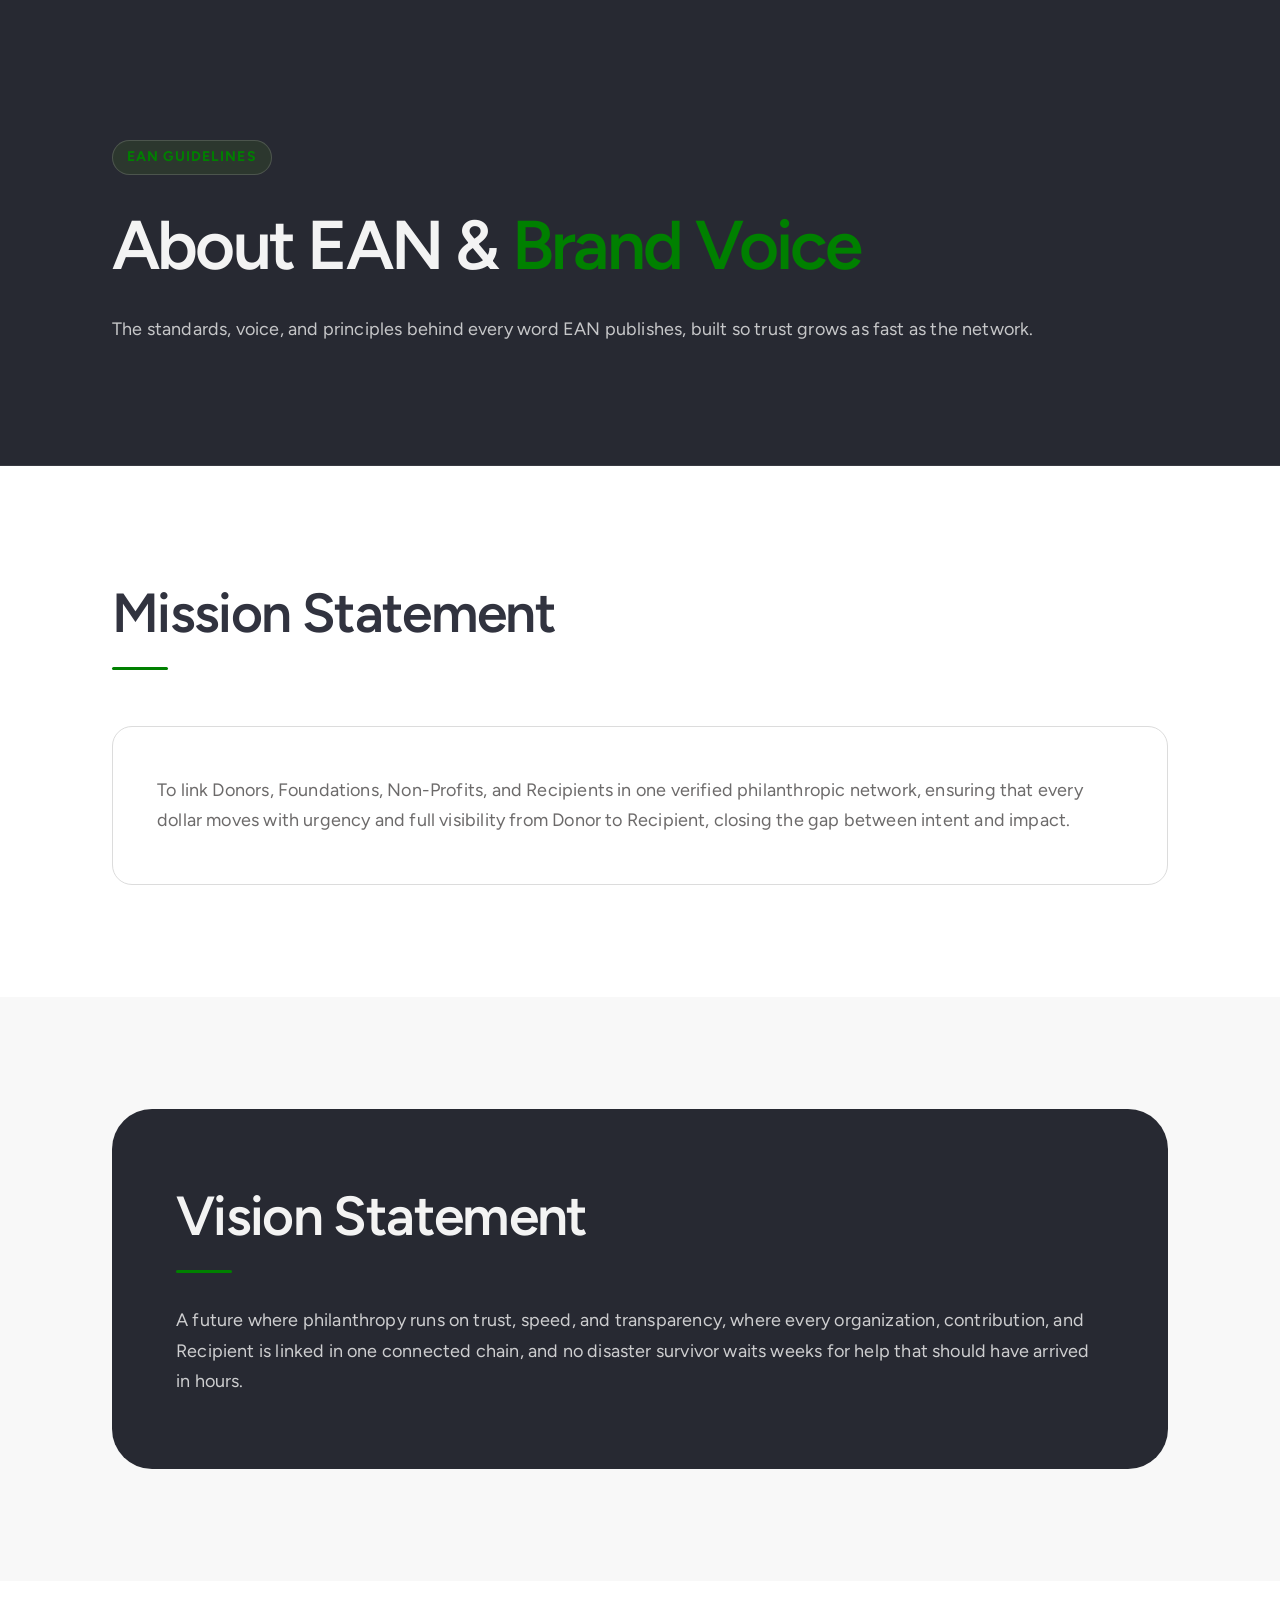
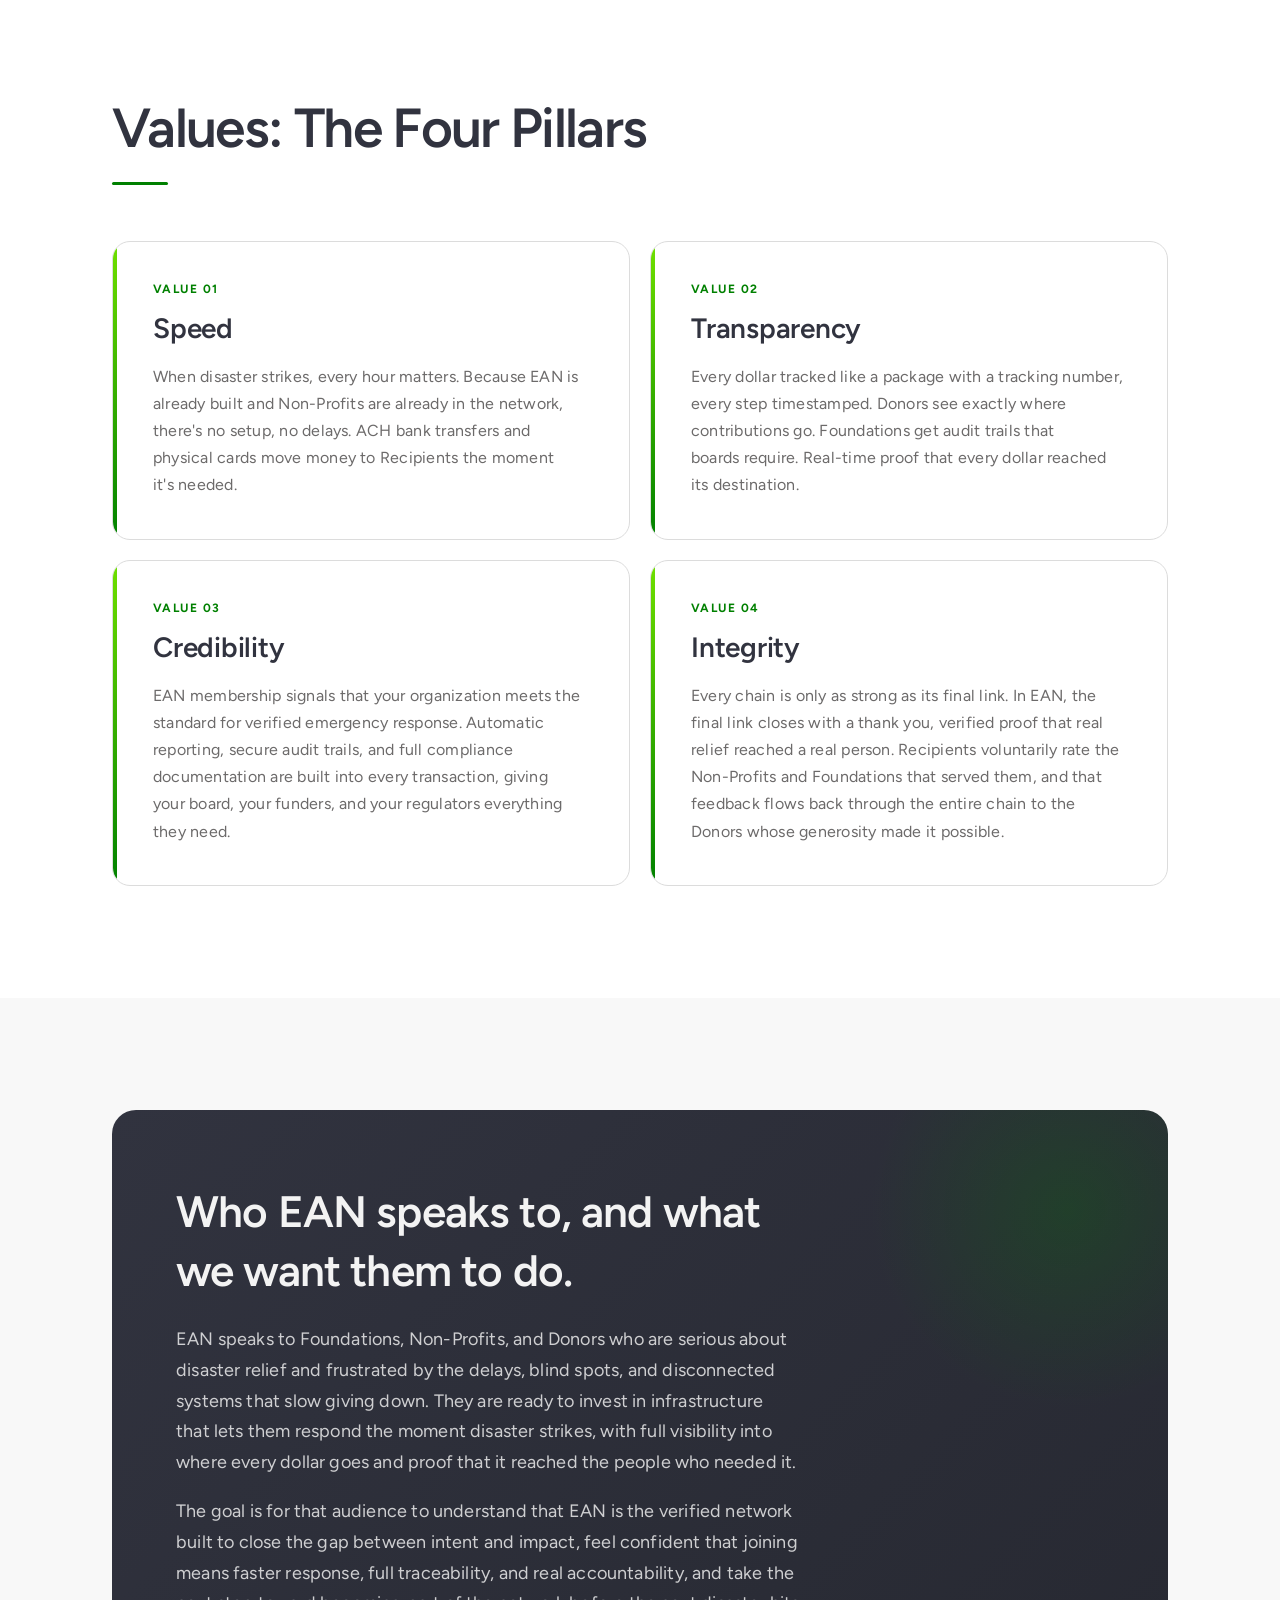
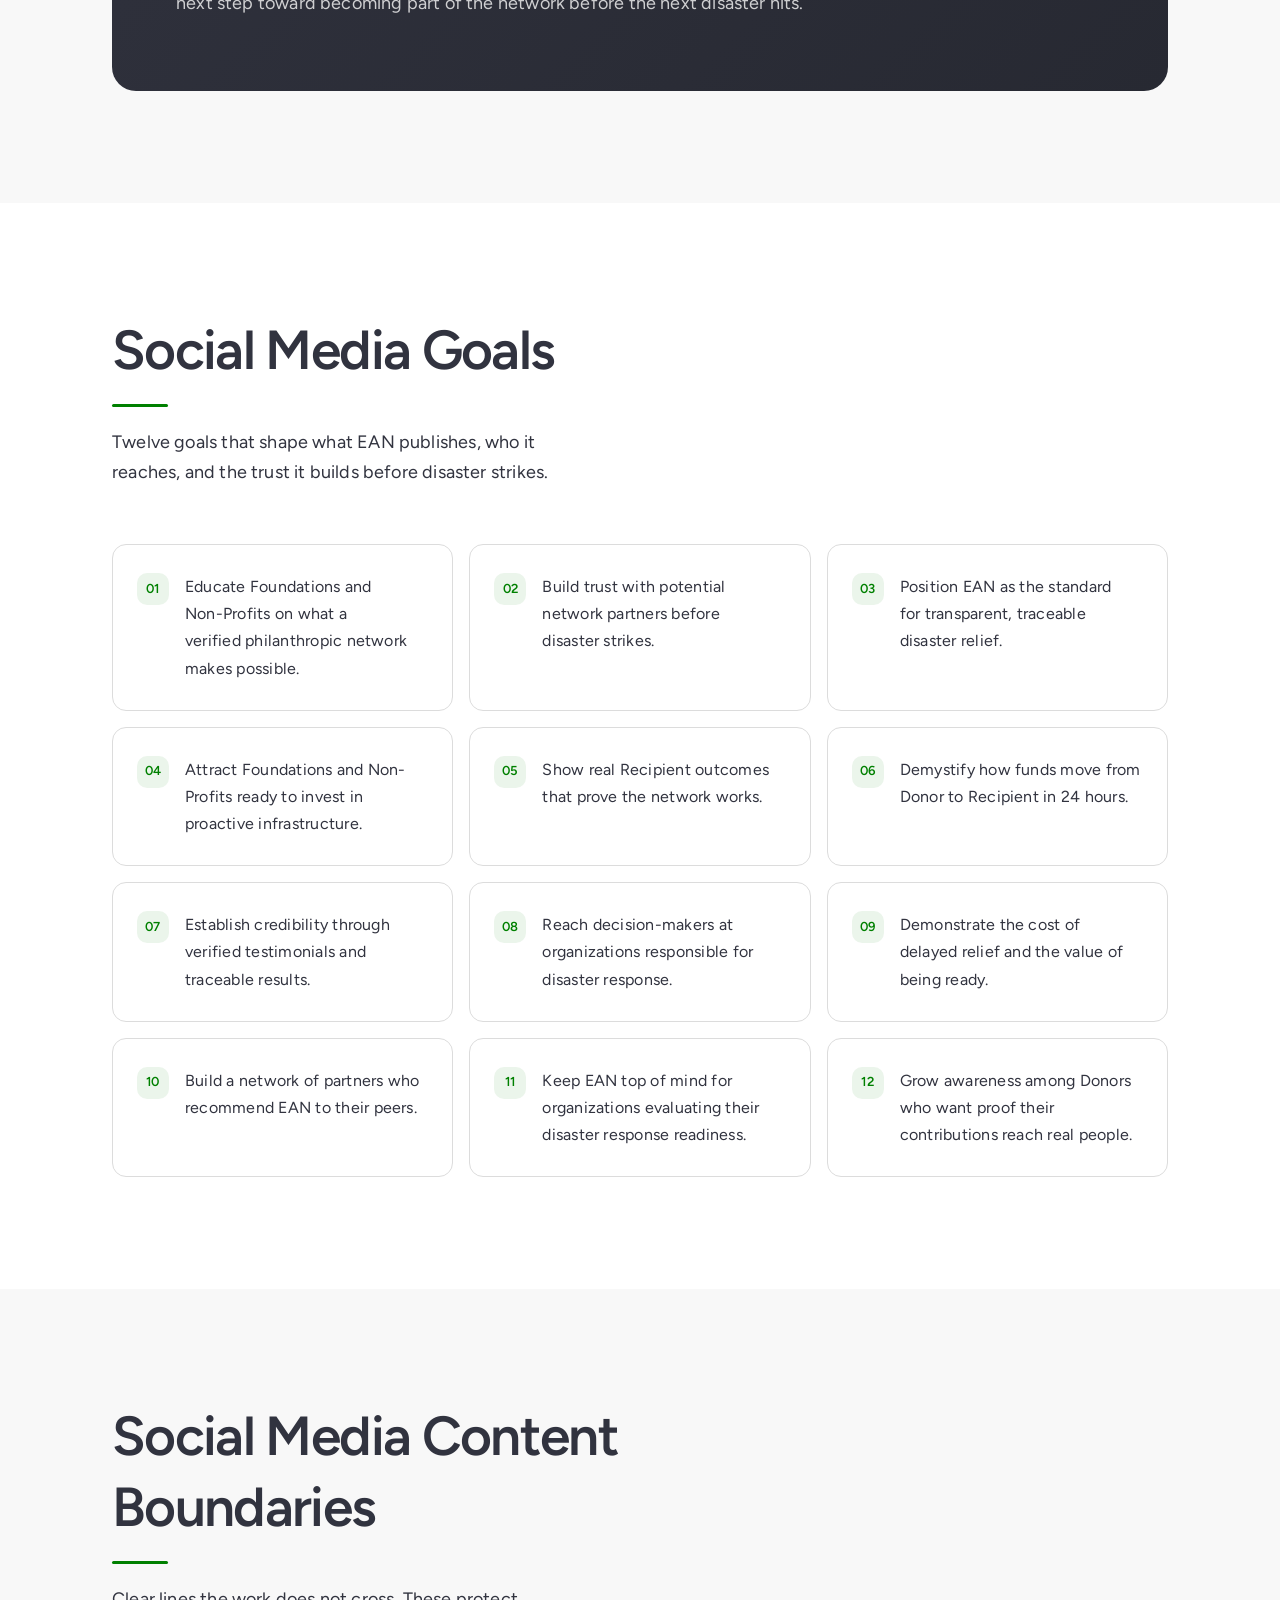
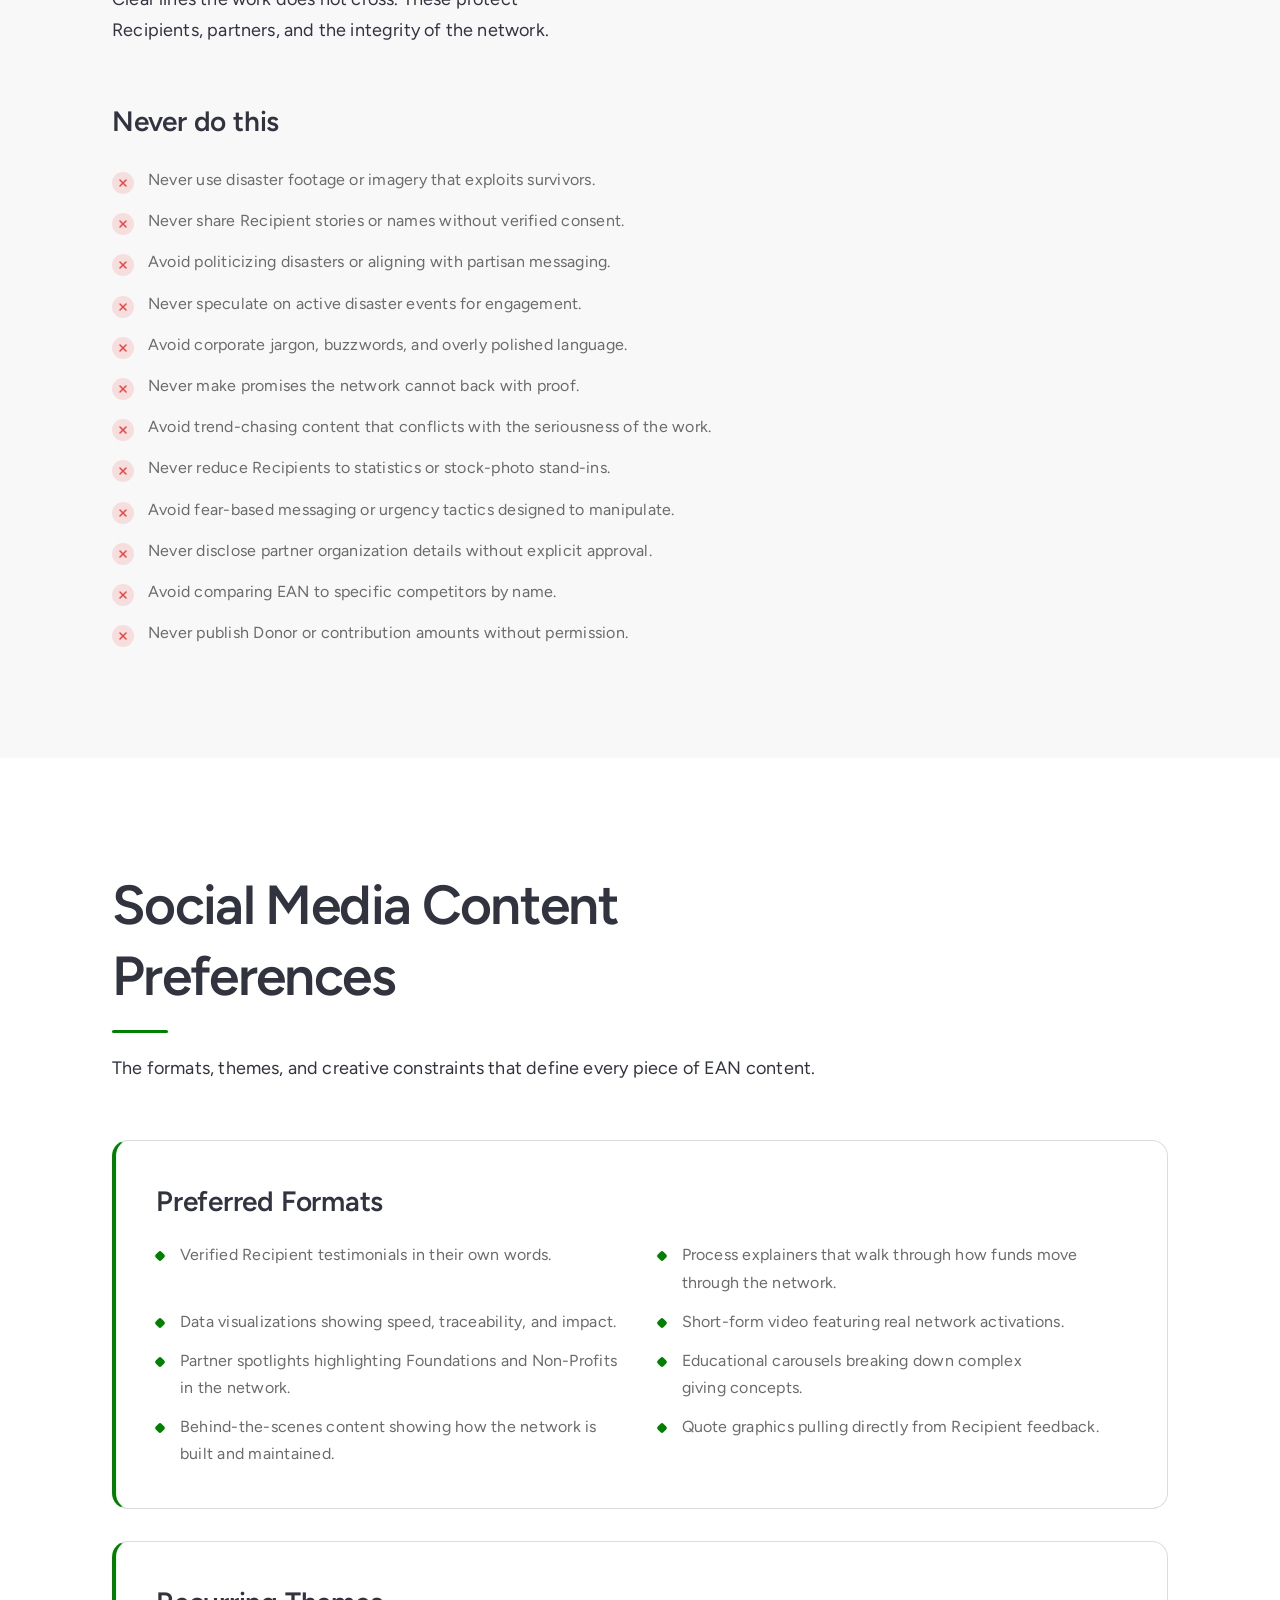
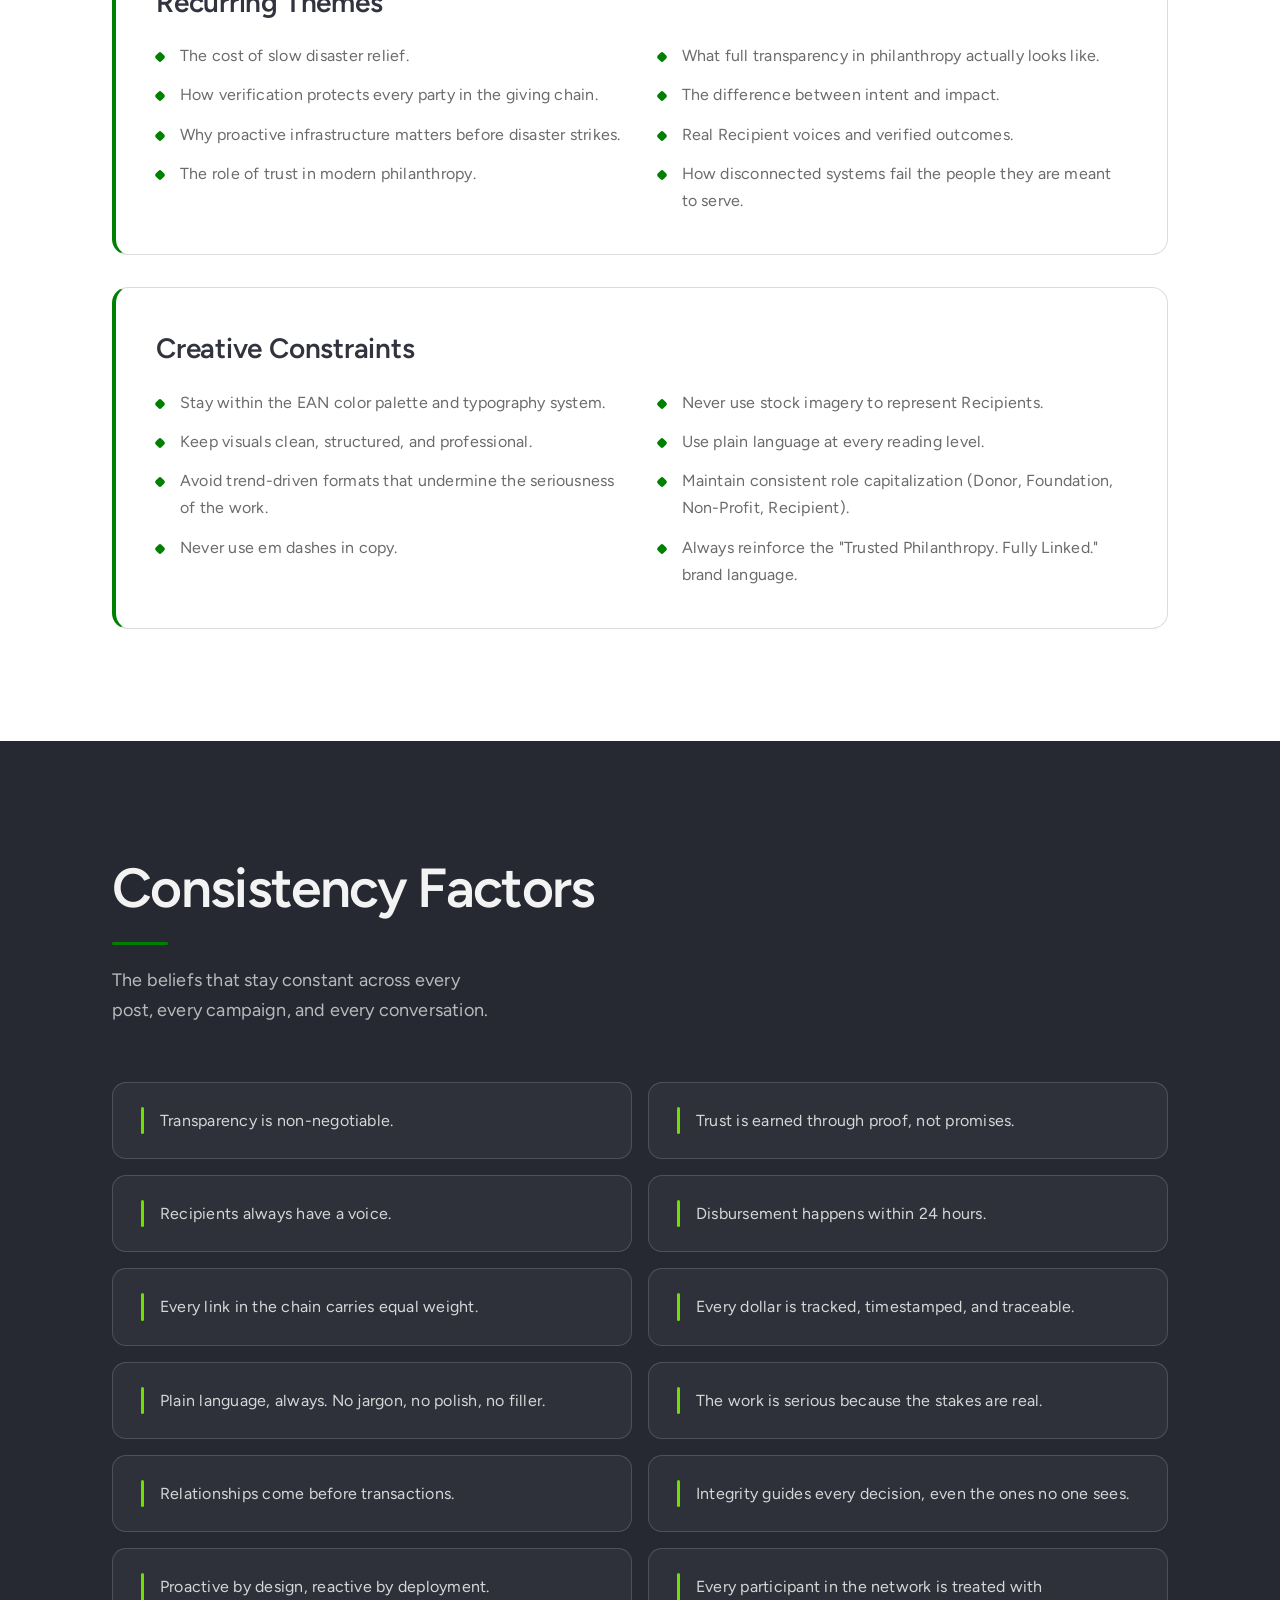
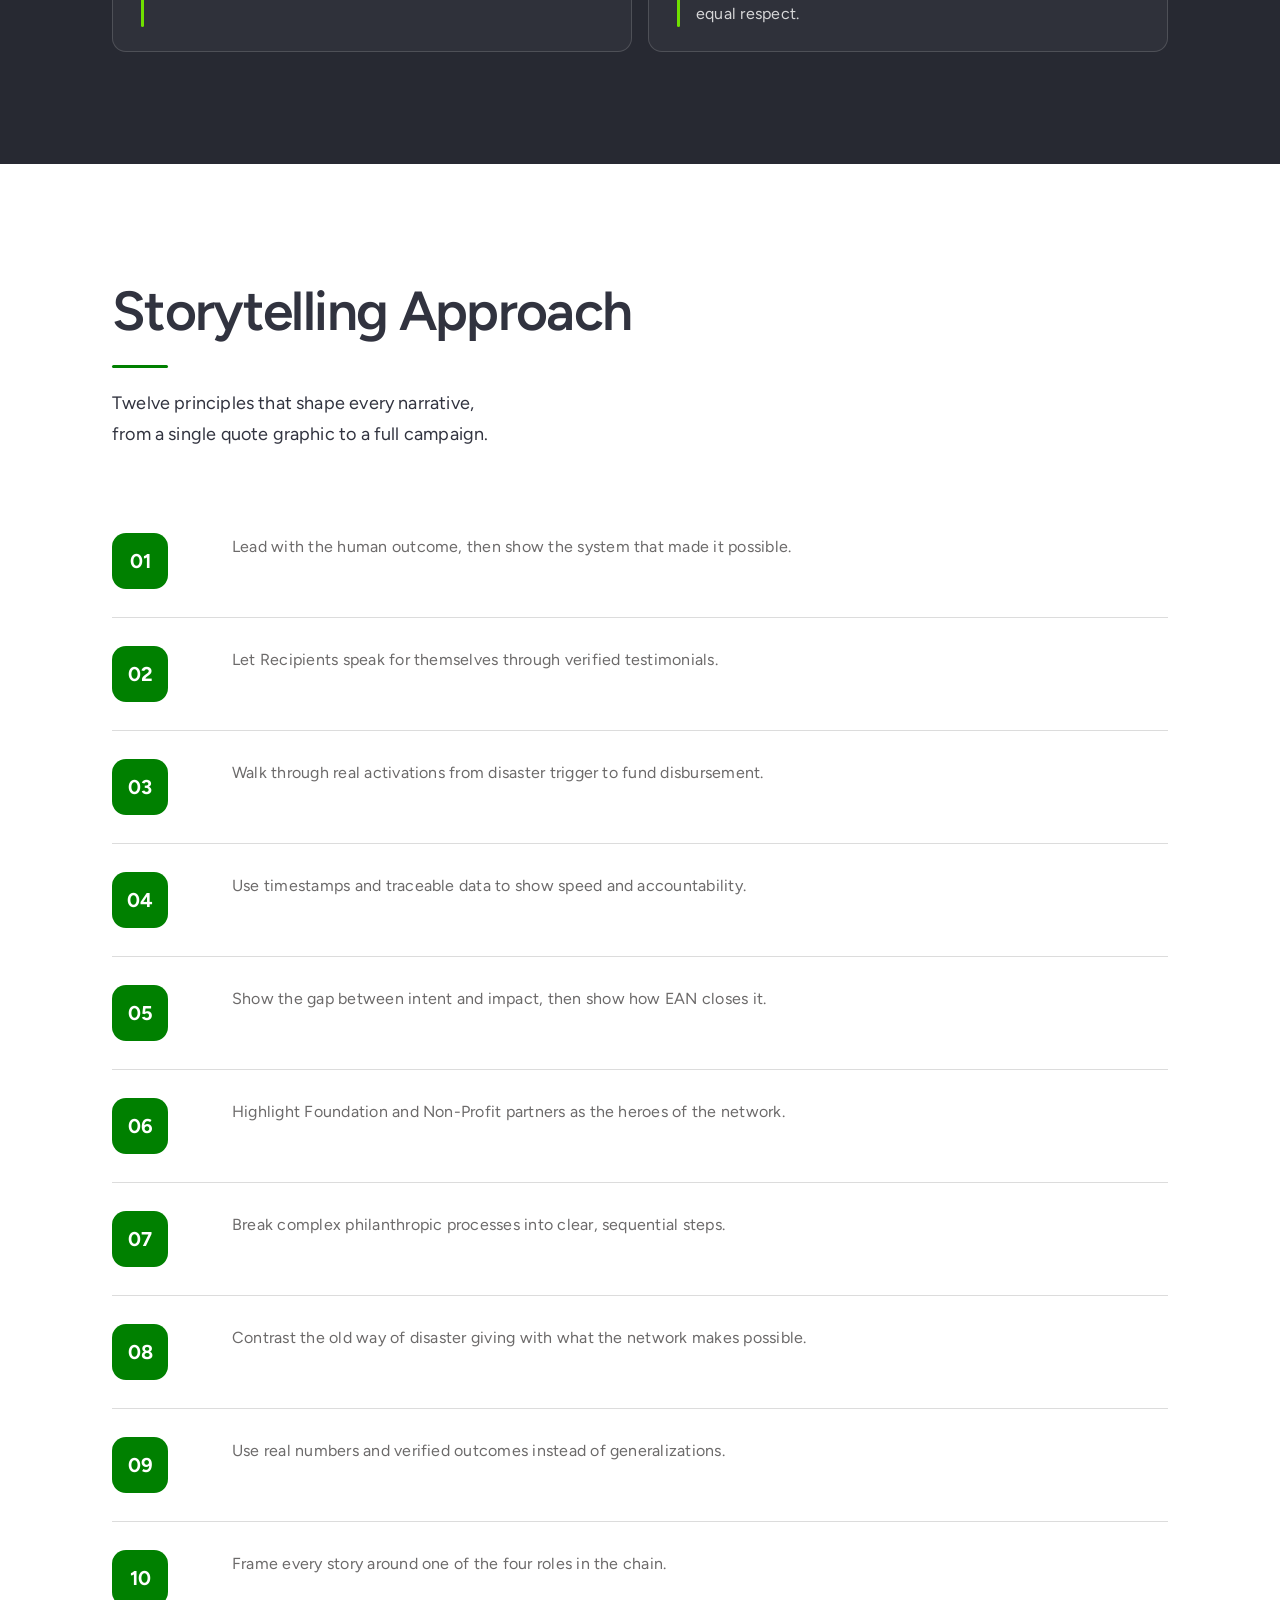
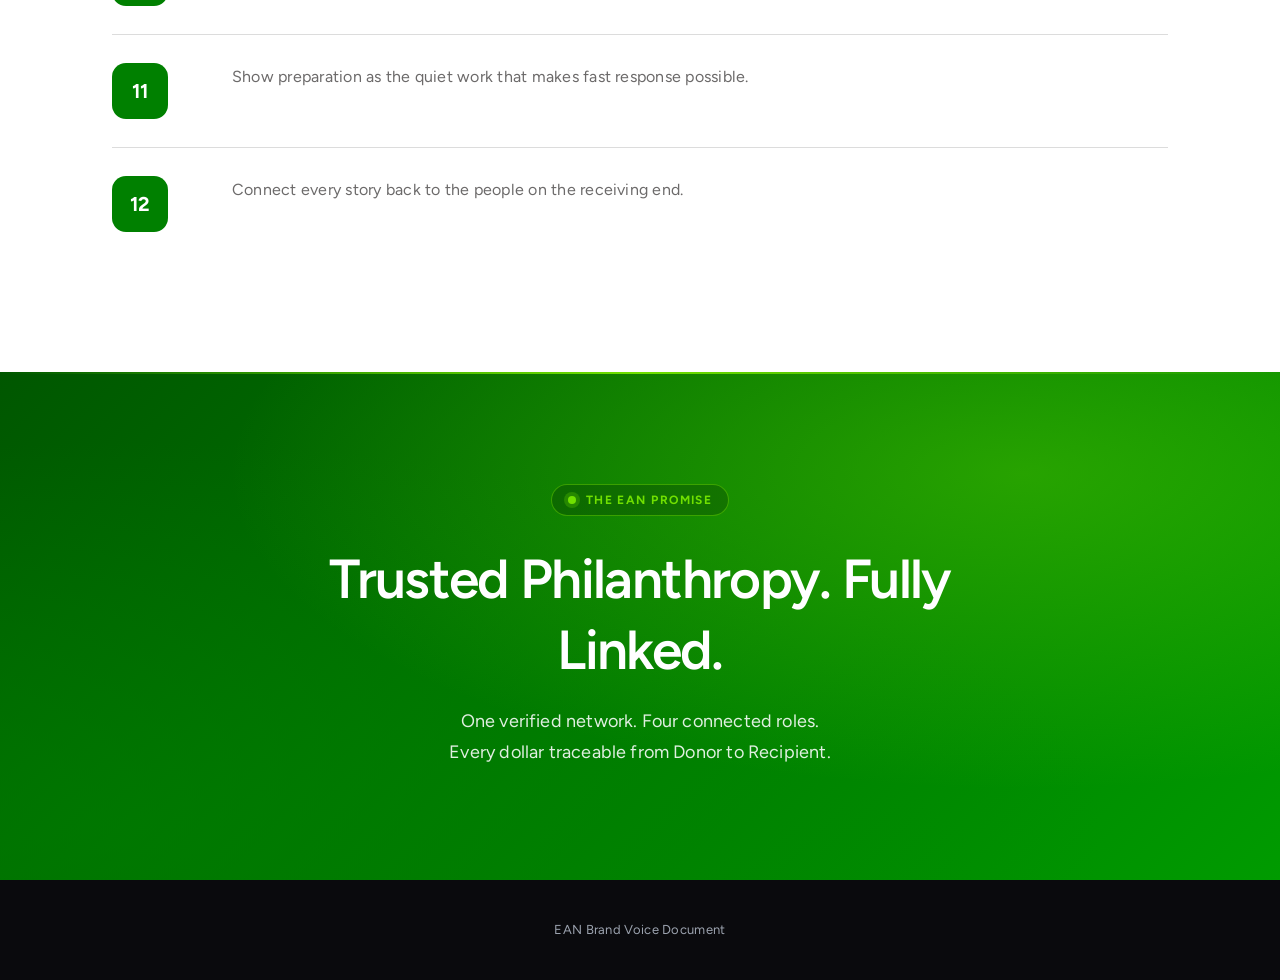
==== index.html @ 0f88852b "Keep hero lede first phrase on single line (desktop) Co-Authored-By: Claude Opus 4.6 (1M context) <n" ====
<!DOCTYPE html>
<html lang="en">
<head>
<meta charset="UTF-8" />
<meta name="viewport" content="width=device-width, initial-scale=1.0" />
<title>EAN Company About & Brand Voice</title>
<link rel="preconnect" href="https://fonts.googleapis.com">
<link rel="preconnect" href="https://fonts.gstatic.com" crossorigin>
<link href="https://fonts.googleapis.com/css2?family=Figtree:ital,wght@0,300..900;1,300..900&display=swap" rel="stylesheet">
<link rel="stylesheet" href="styles.css">
</head>
<body>

<!-- HERO -->
<header class="hero">
  <div class="container">
    <span class="eyebrow ean-heading-uppercase ean-heading-uppercase-large" style="color: var(--ean-green-accent);">EAN Guidelines</span>
    <h1 class="ean-heading-h1">About EAN &amp; <span class="accent">Brand Voice</span></h1>
    <p class="lede ean-body-large"><span class="lede-phrase">The standards, voice, and principles behind every word EAN publishes,</span> built so trust grows as fast as the network.</p>
  </div>
</header>

<!-- MISSION -->
<section class="alt">
  <div class="container">
    <div class="section-header">
      <h2 class="ean-heading-h2">Mission Statement</h2>
    </div>

    <article class="mv-card">
      <p class="ean-body-large">To link Donors, Foundations, Non-Profits, and Recipients in one verified philanthropic network, ensuring that every dollar moves with urgency and full visibility from Donor to Recipient, closing the gap between intent and impact.</p>
    </article>
  </div>
</section>

<!-- VISION -->
<section>
  <div class="container">
    <div class="vision-float">
      <div class="section-header">
        <h2 class="ean-heading-h2">Vision Statement</h2>
      </div>

      <article class="mv-card">
        <p class="ean-body-large">A future where philanthropy runs on trust, speed, and transparency, where every organization, contribution, and Recipient is linked in one connected chain, and no disaster survivor waits weeks for help that should have arrived in hours.</p>
      </article>
    </div>
  </div>
</section>

<!-- VALUES -->
<section class="alt">
  <div class="container">
    <div class="section-header">
      <h2 class="ean-heading-h2">Values: The Four Pillars</h2>
    </div>

    <div class="values-grid">
      <article class="value-card">
        <div class="num ean-heading-uppercase">Value 01</div>
        <h4 class="ean-heading-h5">Speed</h4>
        <p class="ean-body">When disaster strikes, every hour matters. Because EAN is already built and Non-Profits are already in the network, there's no setup, no delays. ACH bank transfers and physical cards move money to Recipients the moment it's needed.</p>
      </article>

      <article class="value-card">
        <div class="num ean-heading-uppercase">Value 02</div>
        <h4 class="ean-heading-h5">Transparency</h4>
        <p class="ean-body">Every dollar tracked like a package with a tracking number, every step timestamped. Donors see exactly where contributions go. Foundations get audit trails that boards require. Real-time proof that every dollar reached its destination.</p>
      </article>

      <article class="value-card">
        <div class="num ean-heading-uppercase">Value 03</div>
        <h4 class="ean-heading-h5">Credibility</h4>
        <p class="ean-body">EAN membership signals that your organization meets the standard for verified emergency response. Automatic reporting, secure audit trails, and full compliance documentation are built into every transaction, giving your board, your funders, and your regulators everything they need.</p>
      </article>

      <article class="value-card">
        <div class="num ean-heading-uppercase">Value 04</div>
        <h4 class="ean-heading-h5">Integrity</h4>
        <p class="ean-body">Every chain is only as strong as its final link. In EAN, the final link closes with a thank you, verified proof that real relief reached a real person. Recipients voluntarily rate the Non-Profits and Foundations that served them, and that feedback flows back through the entire chain to the Donors whose generosity made it possible.</p>
      </article>
    </div>
  </div>
</section>

<!-- AUDIENCE INTENT -->
<section>
  <div class="container">
    <div class="intent-wrap">
      <div class="intent-body">
        <h3 class="ean-heading-h3">Who EAN speaks to, and what we want them to do.</h3>
        <p class="ean-body-large">EAN speaks to Foundations, Non-Profits, and Donors who are serious about disaster relief and frustrated by the delays, blind spots, and disconnected systems that slow giving down. They are ready to invest in infrastructure that lets them respond the moment disaster strikes, with full visibility into where every dollar goes and proof that it reached the people who needed it.</p>
        <br/>
        <p class="ean-body-large">The goal is for that audience to understand that EAN is the verified network built to close the gap between intent and impact, feel confident that joining means faster response, full traceability, and real accountability, and take the next step toward becoming part of the network before the next disaster hits.</p>
      </div>
    </div>
  </div>
</section>

<!-- SOCIAL GOALS -->
<section class="alt">
  <div class="container">
    <div class="section-header">
      <h2 class="ean-heading-h2">Social Media Goals</h2>
      <p class="ean-body-large">Twelve goals that shape what EAN publishes, who it reaches, and the trust it builds before disaster strikes.</p>
    </div>

    <div class="goals-grid">
      <div class="goal-tile"><span class="num ean-body-small-strong">01</span><p class="ean-body">Educate Foundations and Non-Profits on what a verified philanthropic network makes possible.</p></div>
      <div class="goal-tile"><span class="num ean-body-small-strong">02</span><p class="ean-body">Build trust with potential network partners before disaster strikes.</p></div>
      <div class="goal-tile"><span class="num ean-body-small-strong">03</span><p class="ean-body">Position EAN as the standard for transparent, traceable disaster relief.</p></div>
      <div class="goal-tile"><span class="num ean-body-small-strong">04</span><p class="ean-body">Attract Foundations and Non-Profits ready to invest in proactive infrastructure.</p></div>
      <div class="goal-tile"><span class="num ean-body-small-strong">05</span><p class="ean-body">Show real Recipient outcomes that prove the network works.</p></div>
      <div class="goal-tile"><span class="num ean-body-small-strong">06</span><p class="ean-body">Demystify how funds move from Donor to Recipient in 24 hours.</p></div>
      <div class="goal-tile"><span class="num ean-body-small-strong">07</span><p class="ean-body">Establish credibility through verified testimonials and traceable results.</p></div>
      <div class="goal-tile"><span class="num ean-body-small-strong">08</span><p class="ean-body">Reach decision-makers at organizations responsible for disaster response.</p></div>
      <div class="goal-tile"><span class="num ean-body-small-strong">09</span><p class="ean-body">Demonstrate the cost of delayed relief and the value of being ready.</p></div>
      <div class="goal-tile"><span class="num ean-body-small-strong">10</span><p class="ean-body">Build a network of partners who recommend EAN to their peers.</p></div>
      <div class="goal-tile"><span class="num ean-body-small-strong">11</span><p class="ean-body">Keep EAN top of mind for organizations evaluating their disaster response readiness.</p></div>
      <div class="goal-tile"><span class="num ean-body-small-strong">12</span><p class="ean-body">Grow awareness among Donors who want proof their contributions reach real people.</p></div>
    </div>
  </div>
</section>

<!-- CONTENT BOUNDARIES -->
<section>
  <div class="container">
    <div class="section-header">
      <h2 class="ean-heading-h2">Social Media Content Boundaries</h2>
      <p class="ean-body-large">Clear lines the work does not cross. These protect Recipients, partners, and the integrity of the network.</p>
    </div>

    <div class="col-card">
      <h3 class="ean-heading-h5">Never do this</h3>
      <ul class="x-list">
        <li class="ean-body">Never use disaster footage or imagery that exploits survivors.</li>
        <li class="ean-body">Never share Recipient stories or names without verified consent.</li>
        <li class="ean-body">Avoid politicizing disasters or aligning with partisan messaging.</li>
        <li class="ean-body">Never speculate on active disaster events for engagement.</li>
        <li class="ean-body">Avoid corporate jargon, buzzwords, and overly polished language.</li>
        <li class="ean-body">Never make promises the network cannot back with proof.</li>
        <li class="ean-body">Avoid trend-chasing content that conflicts with the seriousness of the work.</li>
        <li class="ean-body">Never reduce Recipients to statistics or stock-photo stand-ins.</li>
        <li class="ean-body">Avoid fear-based messaging or urgency tactics designed to manipulate.</li>
        <li class="ean-body">Never disclose partner organization details without explicit approval.</li>
        <li class="ean-body">Avoid comparing EAN to specific competitors by name.</li>
        <li class="ean-body">Never publish Donor or contribution amounts without permission.</li>
      </ul>
    </div>
  </div>
</section>

<!-- CONTENT PREFERENCES -->
<section class="alt">
  <div class="container">
    <div class="section-header">
      <h2 class="ean-heading-h2">Social Media Content Preferences</h2>
      <p class="ean-body-large">The formats, themes, and creative constraints that define every piece of EAN content.</p>
    </div>

    <div class="prefs-stack">
      <div class="prefs-block">
        <h4 class="ean-heading-h5">Preferred Formats</h4>
        <ul>
          <li class="ean-body">Verified Recipient testimonials in their own words.</li>
          <li class="ean-body">Process explainers that walk through how funds move through the network.</li>
          <li class="ean-body">Data visualizations showing speed, traceability, and impact.</li>
          <li class="ean-body">Short-form video featuring real network activations.</li>
          <li class="ean-body">Partner spotlights highlighting Foundations and Non-Profits in the network.</li>
          <li class="ean-body">Educational carousels breaking down complex giving concepts.</li>
          <li class="ean-body">Behind-the-scenes content showing how the network is built and maintained.</li>
          <li class="ean-body">Quote graphics pulling directly from Recipient feedback.</li>
        </ul>
      </div>

      <div class="prefs-block">
        <h4 class="ean-heading-h5">Recurring Themes</h4>
        <ul>
          <li class="ean-body">The cost of slow disaster relief.</li>
          <li class="ean-body">What full transparency in philanthropy actually looks like.</li>
          <li class="ean-body">How verification protects every party in the giving chain.</li>
          <li class="ean-body">The difference between intent and impact.</li>
          <li class="ean-body">Why proactive infrastructure matters before disaster strikes.</li>
          <li class="ean-body">Real Recipient voices and verified outcomes.</li>
          <li class="ean-body">The role of trust in modern philanthropy.</li>
          <li class="ean-body">How disconnected systems fail the people they are meant to serve.</li>
        </ul>
      </div>

      <div class="prefs-block">
        <h4 class="ean-heading-h5">Creative Constraints</h4>
        <ul>
          <li class="ean-body">Stay within the EAN color palette and typography system.</li>
          <li class="ean-body">Never use stock imagery to represent Recipients.</li>
          <li class="ean-body">Keep visuals clean, structured, and professional.</li>
          <li class="ean-body">Use plain language at every reading level.</li>
          <li class="ean-body">Avoid trend-driven formats that undermine the seriousness of the work.</li>
          <li class="ean-body">Maintain consistent role capitalization (Donor, Foundation, Non-Profit, Recipient).</li>
          <li class="ean-body">Never use em dashes in copy.</li>
          <li class="ean-body">Always reinforce the "Trusted Philanthropy. Fully Linked." brand language.</li>
        </ul>
      </div>
    </div>
  </div>
</section>

<!-- CONSISTENCY FACTORS (dark) -->
<section class="dark">
  <div class="container">
    <div class="section-header">
      <h2 class="ean-heading-h2">Consistency Factors</h2>
      <p class="ean-body-large">The beliefs that stay constant across every post, every campaign, and every conversation.</p>
    </div>

    <div class="pillars">
      <div class="pillar"><span class="bar"></span><p class="ean-body">Transparency is non-negotiable.</p></div>
      <div class="pillar"><span class="bar"></span><p class="ean-body">Trust is earned through proof, not promises.</p></div>
      <div class="pillar"><span class="bar"></span><p class="ean-body">Recipients always have a voice.</p></div>
      <div class="pillar"><span class="bar"></span><p class="ean-body">Disbursement happens within 24 hours.</p></div>
      <div class="pillar"><span class="bar"></span><p class="ean-body">Every link in the chain carries equal weight.</p></div>
      <div class="pillar"><span class="bar"></span><p class="ean-body">Every dollar is tracked, timestamped, and traceable.</p></div>
      <div class="pillar"><span class="bar"></span><p class="ean-body">Plain language, always. No jargon, no polish, no filler.</p></div>
      <div class="pillar"><span class="bar"></span><p class="ean-body">The work is serious because the stakes are real.</p></div>
      <div class="pillar"><span class="bar"></span><p class="ean-body">Relationships come before transactions.</p></div>
      <div class="pillar"><span class="bar"></span><p class="ean-body">Integrity guides every decision, even the ones no one sees.</p></div>
      <div class="pillar"><span class="bar"></span><p class="ean-body">Proactive by design, reactive by deployment.</p></div>
      <div class="pillar"><span class="bar"></span><p class="ean-body">Every participant in the network is treated with equal respect.</p></div>
    </div>
  </div>
</section>

<!-- STORYTELLING -->
<section class="alt">
  <div class="container">
    <div class="section-header">
      <h2 class="ean-heading-h2">Storytelling Approach</h2>
      <p class="ean-body-large">Twelve principles that shape every narrative, from a single quote graphic to a full campaign.</p>
    </div>

    <div class="steps">
      <div class="step"><div class="badge"></div><p class="ean-body">Lead with the human outcome, then show the system that made it possible.</p></div>
      <div class="step"><div class="badge"></div><p class="ean-body">Let Recipients speak for themselves through verified testimonials.</p></div>
      <div class="step"><div class="badge"></div><p class="ean-body">Walk through real activations from disaster trigger to fund disbursement.</p></div>
      <div class="step"><div class="badge"></div><p class="ean-body">Use timestamps and traceable data to show speed and accountability.</p></div>
      <div class="step"><div class="badge"></div><p class="ean-body">Show the gap between intent and impact, then show how EAN closes it.</p></div>
      <div class="step"><div class="badge"></div><p class="ean-body">Highlight Foundation and Non-Profit partners as the heroes of the network.</p></div>
      <div class="step"><div class="badge"></div><p class="ean-body">Break complex philanthropic processes into clear, sequential steps.</p></div>
      <div class="step"><div class="badge"></div><p class="ean-body">Contrast the old way of disaster giving with what the network makes possible.</p></div>
      <div class="step"><div class="badge"></div><p class="ean-body">Use real numbers and verified outcomes instead of generalizations.</p></div>
      <div class="step"><div class="badge"></div><p class="ean-body">Frame every story around one of the four roles in the chain.</p></div>
      <div class="step"><div class="badge"></div><p class="ean-body">Show preparation as the quiet work that makes fast response possible.</p></div>
      <div class="step"><div class="badge"></div><p class="ean-body">Connect every story back to the people on the receiving end.</p></div>
    </div>
  </div>
</section>

<!-- CLOSING -->
<section class="closing">
  <div class="container">
    <span class="pulse"><span class="pulse-dot"></span>The EAN Promise</span>
    <h2 class="ean-heading-h2">Trusted Philanthropy. Fully Linked.</h2>
    <p class="ean-body-large">One verified network. Four connected roles. Every dollar traceable from Donor to Recipient.</p>
  </div>
</section>

<footer>
  <div class="container">
    <p class="ean-body-small">EAN Brand Voice Document</p>
  </div>
</footer>

</body>
</html>
---- styles.css ----
/* =============================================
     COLOR VARIABLES
     ============================================= */
  :root {
    --ean-primary: #008000;
    --ean-primary-dark: #005700;
    --ean-dark-accent: #31333f;
    --ean-dark-bg: #272932;
    --ean-white-accent: #f3f3f3;
    --ean-f9fafb: #f9fafb;
    --ean-white: #ffffff;
    --ean-offwhite: #F8F8F8;
    --ean-black: #0A0A0D;
    --ean-soft-black: #1F2128;
    --ean-green-accent: #70e000;
    --ean-green-muted: #1B8C1B;
    --ean-text-primary: #31333F;
    --ean-text-secondary: #6b7280;
    --ean-text-muted: #7F8188;
    --ean-text-light: #9ca3af;
    --ean-text-dark-body: #6C6A6A;
    --ean-blue: #1766f7;
    --ean-border-light: rgba(255, 255, 255, 0.08);
    --ean-border-light-strong: rgba(255, 255, 255, 0.15);
    --ean-border-dark: #D2D2D2;
    --ean-border-gray: #dcdcdc;
    --ean-font: 'Figtree', sans-serif;
  }

  .ean-primary { color: var(--ean-primary) !important; }
  .ean-dark-accent { color: var(--ean-dark-accent) !important; }
  .ean-dark-bg { color: var(--ean-dark-bg) !important; }
  .ean-white-accent { color: var(--ean-white-accent) !important; }
  .ean-f9fafb { color: var(--ean-f9fafb) !important; }
  .ean-white { color: var(--ean-white) !important; }

  /* =============================================
     TYPOGRAPHY
     ============================================= */
  .ean-heading-display, .ean-heading-h1, .ean-heading-h2, .ean-heading-h3, .ean-heading-h4, .ean-heading-h5, .ean-heading-h6, .ean-heading-uppercase, .ean-heading-uppercase-large,
  .ean-body-large-strong, .ean-body-large, .ean-body-large-italic, .ean-body-strong, .ean-body, .ean-body-italic,
  .ean-body-small-strong, .ean-body-small, .ean-body-small-italic, .ean-btn-primary, .ean-btn-primary-arrow, .ean-btn-white-outline,
  .ean-btn-primary-outline, .ean-btn-dark-outline, .ean-btn-nav, .ean-btn-secondary, .ean-btn-secondary-arrow, a.ean-btn-read-more-arrow
  { font-family: var(--ean-font) !important; }

  .ean-heading-h1 { font-size: 69px !important; font-weight: 600 !important; letter-spacing: -0.040em !important; line-height: 1.21em !important; text-transform: none !important; font-style: normal !important; color: var(--ean-white-accent) !important; }
  .ean-heading-h2 { font-size: 55px !important; font-weight: 600 !important; letter-spacing: -0.030em !important; line-height: 1.29em !important; text-transform: none !important; font-style: normal !important; }
  .ean-heading-h3 { font-size: 44px !important; font-weight: 600 !important; letter-spacing: -0.019em !important; line-height: 1.35em !important; text-transform: none !important; font-style: normal !important; }
  .ean-heading-h4 { font-size: 35px !important; font-weight: 600 !important; letter-spacing: -0.010em !important; line-height: 1.41em !important; text-transform: none !important; font-style: normal !important; }
  .ean-heading-h5 { font-size: 28px !important; font-weight: 600 !important; letter-spacing: -0.008em !important; line-height: 1.45em !important; text-transform: none !important; font-style: normal !important; }
  .ean-heading-h5.ean-heading-h5-400 { font-weight: 400 !important; }
  .ean-heading-h6 { font-size: 23px !important; font-weight: 600 !important; letter-spacing: 0.005em !important; line-height: 1.48em !important; text-transform: none !important; font-style: normal !important; }
  .ean-heading-uppercase { font-size: 12px !important; font-weight: 700 !important; letter-spacing: 0.12em !important; line-height: 1.2em !important; text-transform: uppercase !important; color: var(--ean-primary) !important; font-style: normal !important; }
  .ean-heading-uppercase.ean-heading-uppercase-large { font-size: 14px !important; letter-spacing: 0.08em !important; }

  .ean-body-large-strong { font-size: 18px !important; font-weight: 600 !important; letter-spacing: .01em !important; line-height: 1.7em !important; text-transform: none !important; font-style: normal !important; text-wrap: balance !important; }
  .ean-body-large { font-size: 18px !important; font-weight: 400 !important; letter-spacing: .01em !important; line-height: 1.7em !important; text-transform: none !important; font-style: normal !important; text-wrap: balance !important; }
  .ean-body-large-italic { font-size: 18px !important; font-weight: 400 !important; letter-spacing: .01em !important; line-height: 1.7em !important; text-transform: none !important; font-style: italic !important; text-wrap: balance !important; }
  .ean-body-strong { font-size: 16px !important; font-weight: 600 !important; letter-spacing: .015em !important; line-height: 1.7em !important; text-transform: none !important; font-style: normal !important; text-wrap: balance !important; }
  .ean-body { font-size: 16px !important; font-weight: 400 !important; letter-spacing: .015em !important; line-height: 1.7em !important; text-transform: none !important; font-style: normal !important; text-wrap: pretty !important; }
  .ean-body-italic { font-size: 16px !important; font-weight: 400 !important; letter-spacing: .015em !important; line-height: 1.7em !important; text-transform: none !important; font-style: italic !important; text-wrap: balance !important; }
  .ean-body-small-strong { font-size: 13px !important; font-weight: 600 !important; letter-spacing: 0.023em !important; line-height: 1.6em !important; text-transform: none !important; font-style: normal !important; text-wrap: balance !important; }
  .ean-body-small { font-size: 13px !important; font-weight: 400 !important; letter-spacing: 0.023em !important; line-height: 1.6em !important; text-transform: none !important; font-style: normal !important; text-wrap: balance !important; }
  .ean-body-small-italic { font-size: 13px !important; font-weight: 400 !important; letter-spacing: 0.023em !important; line-height: 1.6em !important; text-transform: none !important; font-style: italic !important; text-wrap: balance !important; }

  .ean-btn-primary, .ean-btn-primary-arrow, .ean-btn-white-outline, .ean-btn-primary-outline,
  .ean-btn-dark-outline, .ean-btn-secondary, .ean-btn-secondary-arrow { font-size: 15px !important; font-weight: 600 !important; letter-spacing: 0.02em !important; font-style: normal !important; }
  .ean-btn-dark-outline { font-weight: 500 !important; font-style: normal !important; }
  .ean-btn-nav { font-size: 13px !important; font-weight: 600 !important; letter-spacing: 0.01em !important; font-style: normal !important; }
  a.ean-btn-read-more-arrow { font-size: 13px !important; font-weight: 400 !important; letter-spacing: 0.01em !important; font-style: normal !important; }

  @media (max-width: 1024px) {
    .ean-heading-h1 { font-size: 54px !important; letter-spacing: -0.039em !important; line-height: 1.30em !important; }
    .ean-heading-h2 { font-size: 45px !important; letter-spacing: -0.028em !important; line-height: 1.35em !important; }
    .ean-heading-h3 { font-size: 37px !important; letter-spacing: -0.020em !important; line-height: 1.40em !important; }
    .ean-heading-h4 { font-size: 31px !important; letter-spacing: -0.010em !important; line-height: 1.43em !important; }
    .ean-heading-h5 { font-size: 26px !important; letter-spacing: -0.010em !important; line-height: 1.46em !important; }
    .ean-heading-h6 { font-size: 22px !important; letter-spacing: -0.004em !important; line-height: 1.49em !important; }
  }

  @media (max-width: 767px) {
    .ean-heading-h1 { font-size: 42px !important; letter-spacing: -0.025em !important; line-height: 1.37em !important; }
    .ean-heading-h2 { font-size: 36px !important; letter-spacing: -0.016em !important; line-height: 1.40em !important; }
    .ean-heading-h3 { font-size: 31px !important; letter-spacing: -0.010em !important; line-height: 1.43em !important; margin-bottom: 16px !important; }
    .ean-heading-h4 { font-size: 27px !important; letter-spacing: -0.010em !important; line-height: 1.46em !important; }
    .ean-heading-h5 { font-size: 24px !important; letter-spacing: -0.007em !important; line-height: 1.48em !important; }
    .ean-heading-h6 { font-size: 21px !important; letter-spacing: -0.001em !important; line-height: 1.50em !important; }
  }

  /* =============================================
     LAYOUT
     ============================================= */
  * { box-sizing: border-box; margin: 0; padding: 0; }

  html { scroll-behavior: smooth; }

  body {
    font-family: var(--ean-font);
    background: var(--ean-offwhite);
    color: var(--ean-text-primary);
    -webkit-font-smoothing: antialiased;
    -moz-osx-font-smoothing: grayscale;
  }

  .container {
    max-width: 1120px;
    margin: 0 auto;
    padding: 0 32px;
  }

  /* HERO */
  .hero {
    background: var(--ean-dark-bg);
    color: var(--ean-white-accent);
    padding: 140px 0 120px;
    position: relative;
    overflow: hidden;
    border-bottom: 1px solid var(--ean-border-light);
  }

  .hero .container { position: relative; z-index: 1; }

  .hero .eyebrow {
    display: inline-block;
    padding: 8px 14px;
    background: rgba(112, 224, 0, 0.08);
    border: 1px solid var(--ean-border-light-strong);
    border-radius: 999px;
    margin-bottom: 28px;
  }

  .hero h1 { max-width: 18ch; margin-bottom: 28px; }

  .hero h1 .accent {
    color: var(--ean-primary);
  }

  .hero .lede {
    max-width: 720px;
    color: rgba(243, 243, 243, 0.78);
  }

  @media (min-width: 768px) {
    .hero .lede { max-width: none; }
    .hero .lede .lede-phrase { white-space: nowrap; }
  }

  .hero .tagline {
    margin-top: 48px;
    padding-top: 32px;
    border-top: 1px solid var(--ean-border-light);
    display: flex;
    align-items: center;
    gap: 14px;
    color: var(--ean-green-accent);
  }

  .tagline-dot {
    width: 8px;
    height: 8px;
    border-radius: 50%;
    background: var(--ean-green-accent);
    box-shadow: 0 0 0 4px rgba(112, 224, 0, 0.18);
  }

  /* SECTIONS */
  section { padding: 112px 0; }

  section.alt { background: var(--ean-white); }
  section.dark {
    background: var(--ean-dark-bg);
    color: var(--ean-white-accent);
  }

  .section-header {
    max-width: 720px;
    margin-bottom: 56px;
  }

  .section-header .ean-heading-uppercase {
    display: inline-block;
    margin-bottom: 16px;
  }

  .section-header h2 {
    color: var(--ean-text-primary);
    margin-bottom: 20px;
    position: relative;
  }

  .section-header h2::after {
    content: "";
    display: block;
    width: 56px;
    height: 3px;
    margin-top: 18px;
    background: var(--ean-primary);
    border-radius: 2px;
  }

  section.dark .section-header h2 { color: var(--ean-white-accent); }
  section.dark .section-header p { color: rgba(243, 243, 243, 0.72); }

  /* VISION FLOAT */
  .vision-float {
    background: var(--ean-dark-bg);
    border-radius: 40px;
    padding: 72px 64px;
    color: var(--ean-white-accent);
  }

  .vision-float .section-header { margin-bottom: 32px; }
  .vision-float .section-header h2 { color: var(--ean-white-accent) !important; }
  .vision-float .mv-card {
    background: transparent;
    border: none;
    padding: 0;
  }
  .vision-float .mv-card:hover {
    transform: none;
    box-shadow: none;
    border-color: transparent;
  }
  .vision-float .mv-card::before { display: none; }
  .vision-float .mv-card p { color: rgba(243, 243, 243, 0.82); text-wrap: pretty !important; }

  @media (max-width: 767px) {
    .vision-float { padding: 48px 28px; border-radius: 16px; }
  }

  /* MISSION & VISION */
  .mv-grid {
    display: grid;
    grid-template-columns: 1fr 1fr;
    gap: 24px;
  }

  .mv-card {
    background: var(--ean-white);
    border: 1px solid var(--ean-border-gray);
    border-radius: 20px;
    padding: 48px 44px;
    position: relative;
    transition: transform 0.3s ease, box-shadow 0.3s ease, border-color 0.3s ease;
  }

  .mv-card:hover {
    transform: translateY(-2px);
    box-shadow: 0 20px 40px -24px rgba(49, 51, 63, 0.16), 0 0 0 1px rgba(112, 224, 0, 0.25);
    border-color: var(--ean-primary);
  }

  .mv-card::before {
    content: "";
    position: absolute;
    top: 0;
    right: 0;
    width: 80px;
    height: 80px;
    background: radial-gradient(circle at top right, rgba(112, 224, 0, 0.18), transparent 70%);
    border-top-right-radius: 20px;
    pointer-events: none;
    opacity: 0;
    transition: opacity 0.3s ease;
  }

  .mv-card:hover::before { opacity: 1; }

  .mv-card .label {
    display: flex;
    align-items: center;
    gap: 10px;
    margin-bottom: 24px;
  }

  .mv-card .pin {
    width: 28px;
    height: 28px;
    border-radius: 8px;
    background: var(--ean-primary);
    color: var(--ean-white);
    display: grid;
    place-items: center;
    font-size: 13px;
    font-weight: 700;
  }

  .mv-card h3 {
    color: var(--ean-text-primary);
    margin-bottom: 16px;
  }

  .mv-card p { color: var(--ean-text-dark-body); }

  /* VALUES */
  .values-grid {
    display: grid;
    grid-template-columns: repeat(2, 1fr);
    gap: 20px;
  }

  .value-card {
    background: var(--ean-white);
    border: 1px solid var(--ean-border-gray);
    border-radius: 18px;
    padding: 40px;
    position: relative;
    overflow: hidden;
  }

  .value-card {
    transition: transform 0.3s ease, box-shadow 0.3s ease, border-color 0.3s ease;
  }

  .value-card::before {
    content: "";
    position: absolute;
    top: 0;
    left: 0;
    width: 4px;
    height: 100%;
    background: linear-gradient(180deg, var(--ean-green-accent) 0%, var(--ean-primary) 100%);
  }

  .value-card:hover {
    transform: translateY(-3px);
    border-color: var(--ean-primary);
    box-shadow: 0 24px 48px -28px rgba(0, 128, 0, 0.28);
  }

  .value-card .num {
    color: var(--ean-primary);
    margin-bottom: 12px;
  }

  .value-card h4 {
    color: var(--ean-text-primary);
    margin-bottom: 14px;
  }

  .value-card p { color: var(--ean-text-dark-body); }

  /* AUDIENCE INTENT */
  .intent-wrap {
    background: linear-gradient(135deg, var(--ean-dark-accent) 0%, var(--ean-dark-bg) 100%);
    border-radius: 24px;
    padding: 72px 64px;
    color: var(--ean-white-accent);
    position: relative;
    overflow: hidden;
  }

  .intent-wrap::after {
    content: "";
    position: absolute;
    right: -100px;
    top: -100px;
    width: 400px;
    height: 400px;
    background: radial-gradient(circle, rgba(0, 128, 0, 0.22), transparent 70%);
  }

  .intent-wrap .intent-body {
    position: relative;
    max-width: 64ch;
  }

  .intent-wrap h3 { color: var(--ean-white-accent); margin-bottom: 24px; }
  .intent-wrap p { color: rgba(243, 243, 243, 0.82); }

  /* TWO COLUMN LISTS */
  .two-col {
    display: grid;
    grid-template-columns: 1fr 1fr;
    gap: 72px;
  }

  .col-card h3 {
    color: var(--ean-text-primary);
    margin-bottom: 24px;
  }

  section.dark .col-card h3 { color: var(--ean-white-accent); }

  .check-list, .x-list {
    list-style: none;
    display: flex;
    flex-direction: column;
    gap: 14px;
  }

  .check-list li, .x-list li {
    padding-left: 36px;
    position: relative;
    color: var(--ean-text-dark-body);
  }

  section.dark .check-list li, section.dark .x-list li { color: rgba(243, 243, 243, 0.78); }

  .check-list li::before {
    content: "";
    position: absolute;
    left: 0;
    top: 6px;
    width: 22px;
    height: 22px;
    border-radius: 50%;
    background: var(--ean-primary);
    background-image: url("data:image/svg+xml;utf8,<svg xmlns='http://www.w3.org/2000/svg' width='14' height='14' viewBox='0 0 24 24' fill='none' stroke='white' stroke-width='3' stroke-linecap='round' stroke-linejoin='round'><polyline points='20 6 9 17 4 12'/></svg>");
    background-position: center;
    background-repeat: no-repeat;
  }

  .x-list li::before {
    content: "";
    position: absolute;
    left: 0;
    top: 6px;
    width: 22px;
    height: 22px;
    border-radius: 50%;
    background: rgba(239, 68, 68, 0.14);
    background-image: url("data:image/svg+xml;utf8,<svg xmlns='http://www.w3.org/2000/svg' width='12' height='12' viewBox='0 0 24 24' fill='none' stroke='%23ef4444' stroke-width='3' stroke-linecap='round' stroke-linejoin='round'><line x1='18' y1='6' x2='6' y2='18'/><line x1='6' y1='6' x2='18' y2='18'/></svg>");
    background-position: center;
    background-repeat: no-repeat;
  }

  /* GOALS */
  .goals-grid {
    display: grid;
    grid-template-columns: repeat(3, 1fr);
    gap: 16px;
  }

  .goal-tile {
    background: var(--ean-white);
    border: 1px solid var(--ean-border-gray);
    border-radius: 14px;
    padding: 28px 24px;
    display: flex;
    gap: 16px;
    align-items: flex-start;
    transition: border-color 0.25s ease, transform 0.25s ease;
  }

  .goal-tile:hover {
    border-color: var(--ean-primary);
    transform: translateY(-2px);
  }

  .goal-tile .num {
    flex-shrink: 0;
    width: 32px;
    height: 32px;
    border-radius: 10px;
    background: rgba(0, 128, 0, 0.08);
    color: var(--ean-primary);
    display: grid;
    place-items: center;
  }

  .goal-tile p { color: var(--ean-text-primary); }

  /* CONTENT PREFS */
  .prefs-stack {
    display: flex;
    flex-direction: column;
    gap: 32px;
  }

  .prefs-block {
    background: var(--ean-white);
    border: 1px solid var(--ean-border-gray);
    border-left: 4px solid var(--ean-primary);
    border-radius: 16px;
    padding: 40px;
  }

  .prefs-block h4 {
    color: var(--ean-text-primary);
    margin-bottom: 20px;
  }

  .prefs-block ul {
    list-style: none;
    display: grid;
    grid-template-columns: 1fr 1fr;
    gap: 12px 32px;
  }

  .prefs-block ul li {
    padding-left: 24px;
    position: relative;
    color: var(--ean-text-dark-body);
  }

  .prefs-block ul li::before {
    content: "";
    position: absolute;
    left: 0;
    top: 11px;
    width: 8px;
    height: 8px;
    background: var(--ean-primary);
    border-radius: 2px;
    transform: rotate(45deg);
  }

  /* CONSISTENCY PILLARS */
  .pillars {
    display: grid;
    grid-template-columns: repeat(2, 1fr);
    gap: 16px;
  }

  .pillar {
    padding: 24px 28px;
    background: rgba(255, 255, 255, 0.04);
    border: 1px solid var(--ean-border-light-strong);
    border-radius: 14px;
    display: flex;
    gap: 16px;
    align-items: flex-start;
  }

  .pillar .bar {
    width: 3px;
    align-self: stretch;
    background: var(--ean-green-accent);
    border-radius: 2px;
    flex-shrink: 0;
  }

  .pillar p { color: rgba(243, 243, 243, 0.85); }

  /* STORYTELLING STEPS */
  .steps {
    display: flex;
    flex-direction: column;
    gap: 0;
    counter-reset: step;
  }

  .step {
    display: grid;
    grid-template-columns: 88px 1fr;
    gap: 32px;
    padding: 28px 0;
    border-bottom: 1px solid var(--ean-border-gray);
    align-items: start;
  }

  .step:last-child { border-bottom: none; }

  .step .badge {
    counter-increment: step;
    width: 56px;
    height: 56px;
    border-radius: 14px;
    background: var(--ean-primary);
    color: var(--ean-white);
    display: grid;
    place-items: center;
    font-size: 20px;
    font-weight: 700;
    letter-spacing: 0;
  }

  .step .badge::before { content: counter(step, decimal-leading-zero); }

  .step p { color: var(--ean-text-dark-body); }

  /* CLOSING BANNER */
  .closing {
    background:
      radial-gradient(ellipse at 80% 20%, rgba(112, 224, 0, 0.35), transparent 55%),
      radial-gradient(ellipse at 10% 90%, rgba(0, 128, 0, 0.55), transparent 60%),
      linear-gradient(135deg, var(--ean-primary-dark) 0%, var(--ean-primary) 60%, #009b00 100%);
    color: var(--ean-white);
    padding: 112px 0;
    text-align: center;
    position: relative;
    overflow: hidden;
  }

  .closing::before {
    content: "";
    position: absolute;
    top: 0; left: 0; right: 0;
    height: 2px;
    background: linear-gradient(90deg, transparent 0%, var(--ean-green-accent) 50%, transparent 100%);
  }

  .closing .pulse {
    display: inline-flex;
    align-items: center;
    gap: 10px;
    padding: 8px 16px;
    margin-bottom: 28px;
    background: rgba(0, 0, 0, 0.18);
    border: 1px solid rgba(112, 224, 0, 0.45);
    border-radius: 999px;
    color: var(--ean-green-accent);
    font-size: 12px;
    font-weight: 700;
    letter-spacing: 0.12em;
    text-transform: uppercase;
  }

  .closing .pulse-dot {
    width: 8px; height: 8px;
    border-radius: 50%;
    background: var(--ean-green-accent);
    box-shadow: 0 0 0 4px rgba(112, 224, 0, 0.25);
    animation: pulse 2s infinite;
  }

  @keyframes pulse {
    0%, 100% { box-shadow: 0 0 0 4px rgba(112, 224, 0, 0.25); }
    50% { box-shadow: 0 0 0 8px rgba(112, 224, 0, 0.05); }
  }

  .closing h2 {
    color: var(--ean-white);
    max-width: 22ch;
    margin: 0 auto 20px;
  }

  .closing p {
    color: rgba(255, 255, 255, 0.88);
    max-width: 52ch;
    margin: 0 auto;
  }

  footer {
    background: var(--ean-black);
    color: var(--ean-text-light);
    padding: 40px 0;
    text-align: center;
  }

  /* RESPONSIVE */
  @media (max-width: 1024px) {
    .mv-grid, .values-grid, .two-col, .pillars { grid-template-columns: 1fr 1fr; gap: 20px; }
    .goals-grid { grid-template-columns: repeat(2, 1fr); }
    .intent-wrap { padding: 56px 44px; }
    .two-col { gap: 48px; }
  }

  @media (max-width: 767px) {
    section { padding: 72px 0; }
    .container { padding: 0 22px; }
    .hero { padding: 96px 0 80px; }
    .mv-grid, .values-grid, .two-col, .pillars, .goals-grid { grid-template-columns: 1fr; }
    .mv-card, .value-card, .prefs-block { padding: 32px 26px; }
    .intent-wrap { padding: 44px 28px; }
    .prefs-block ul { grid-template-columns: 1fr; }
    .step { grid-template-columns: 1fr; gap: 14px; }
  }
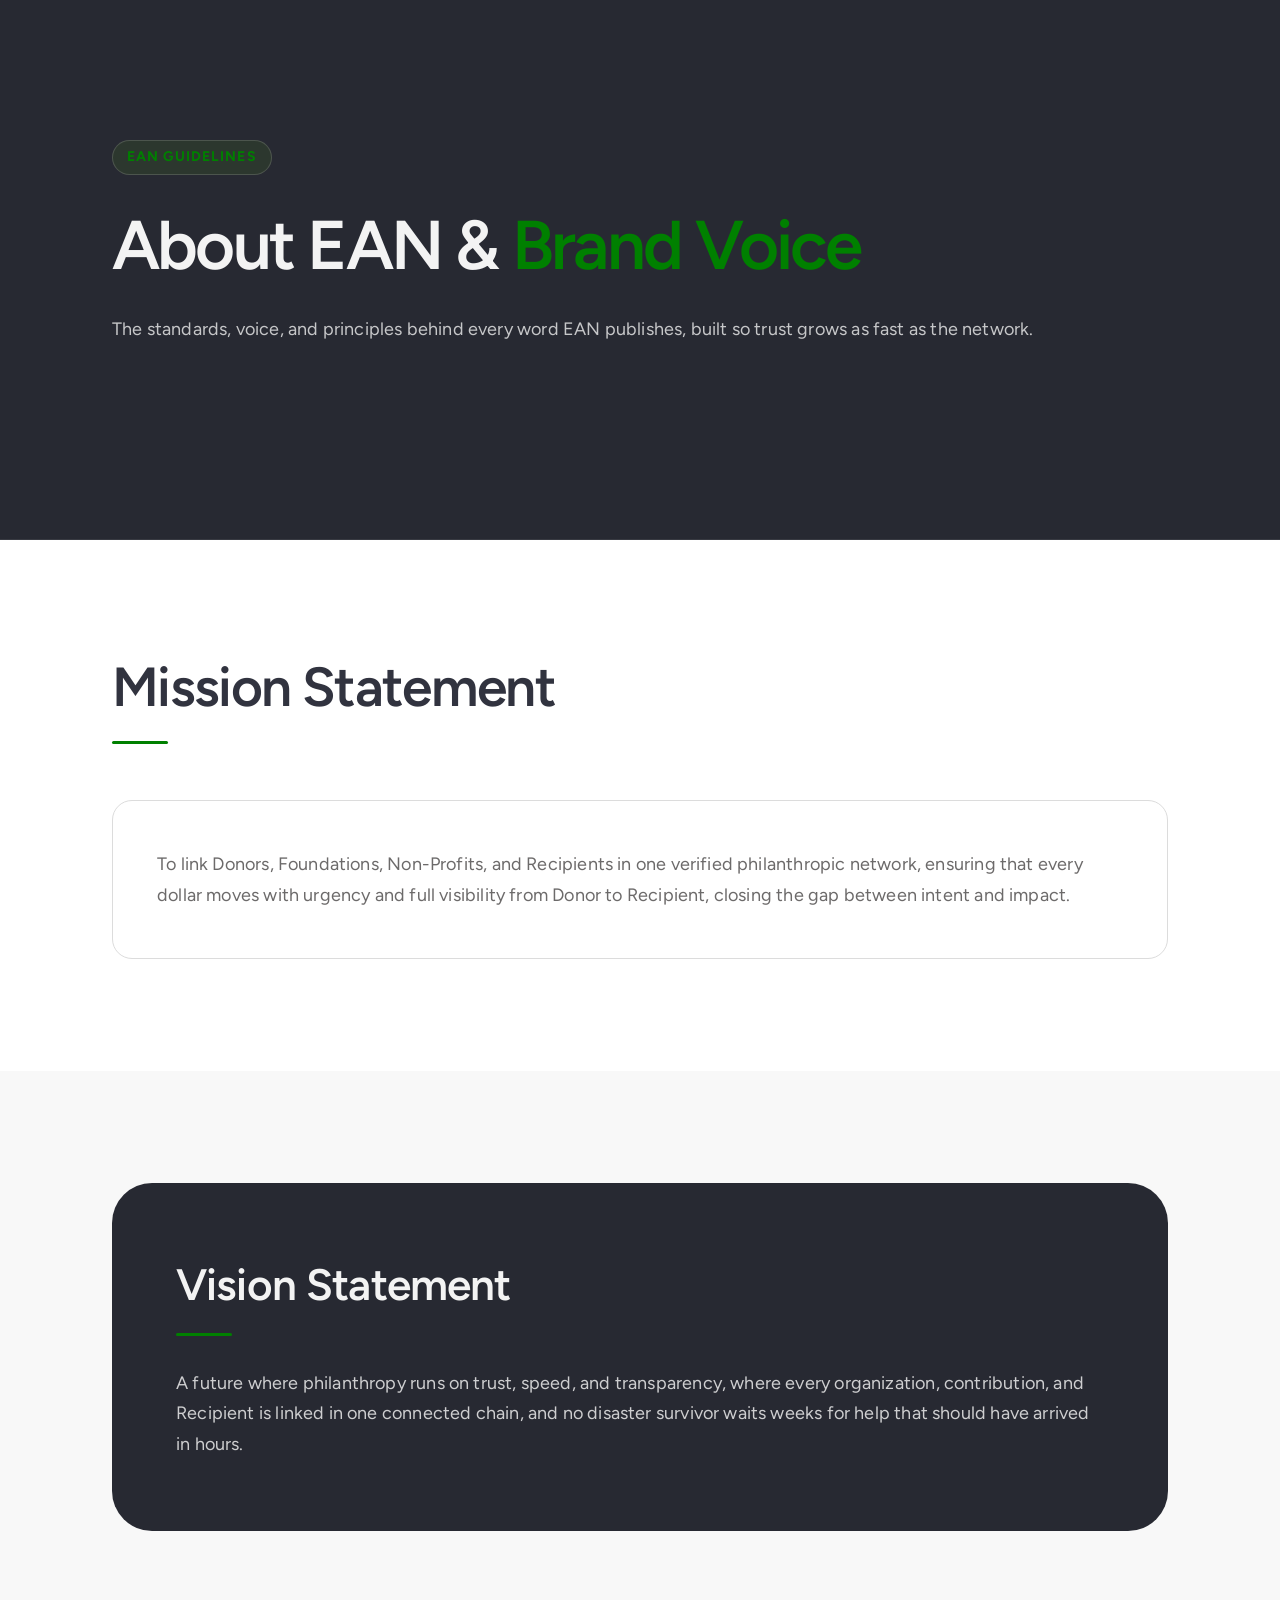
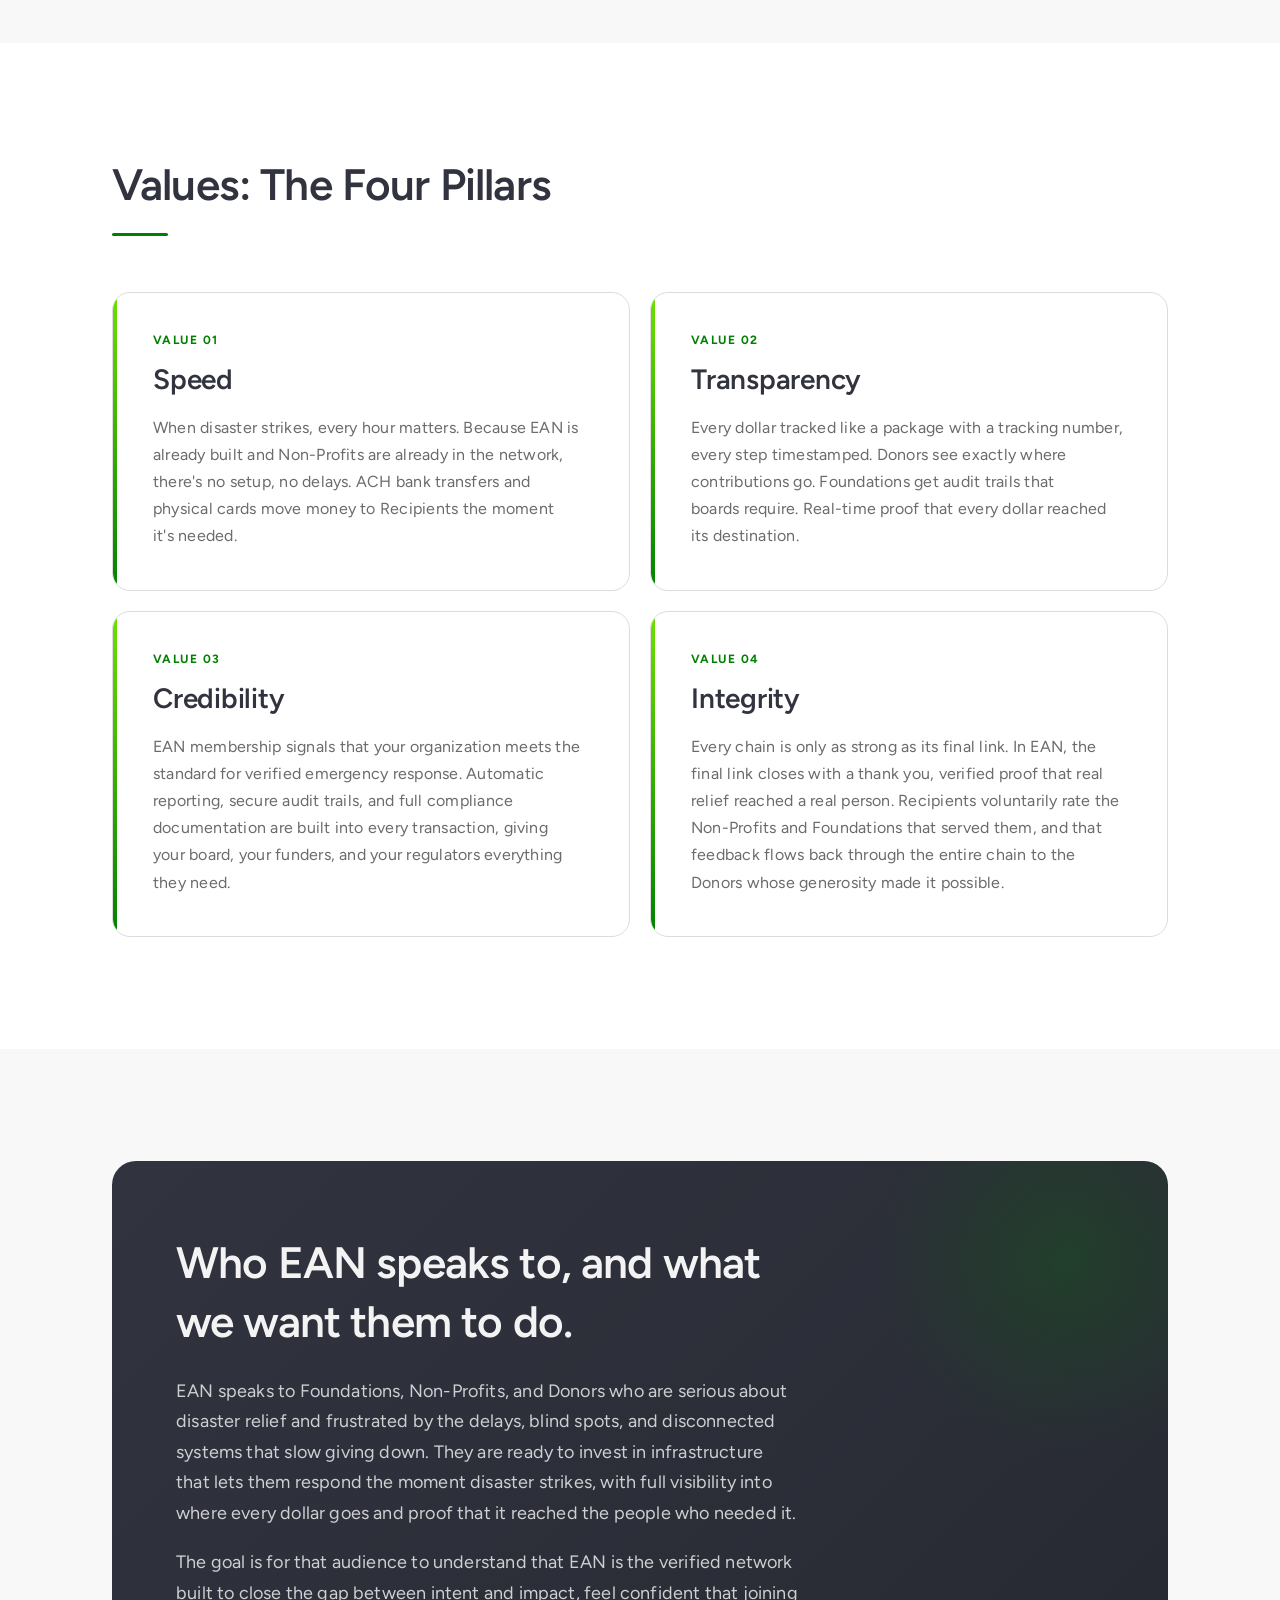
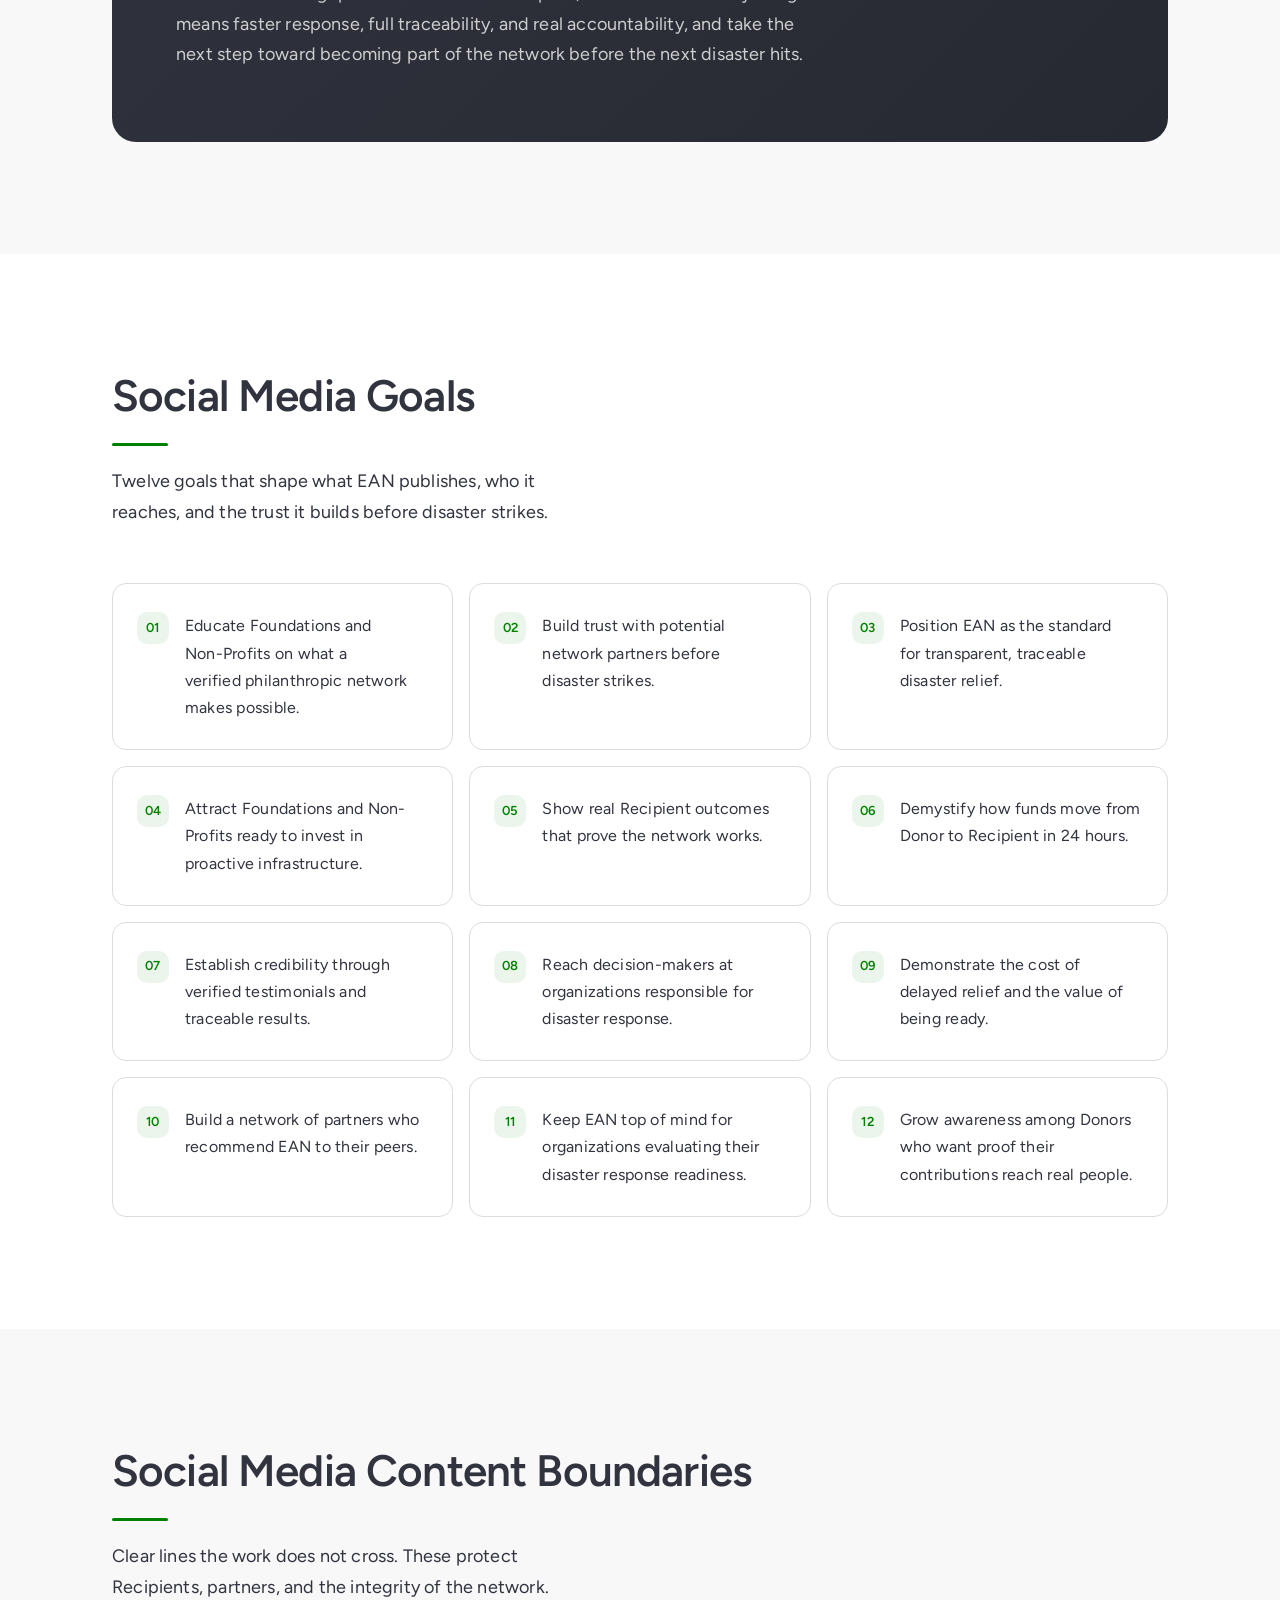
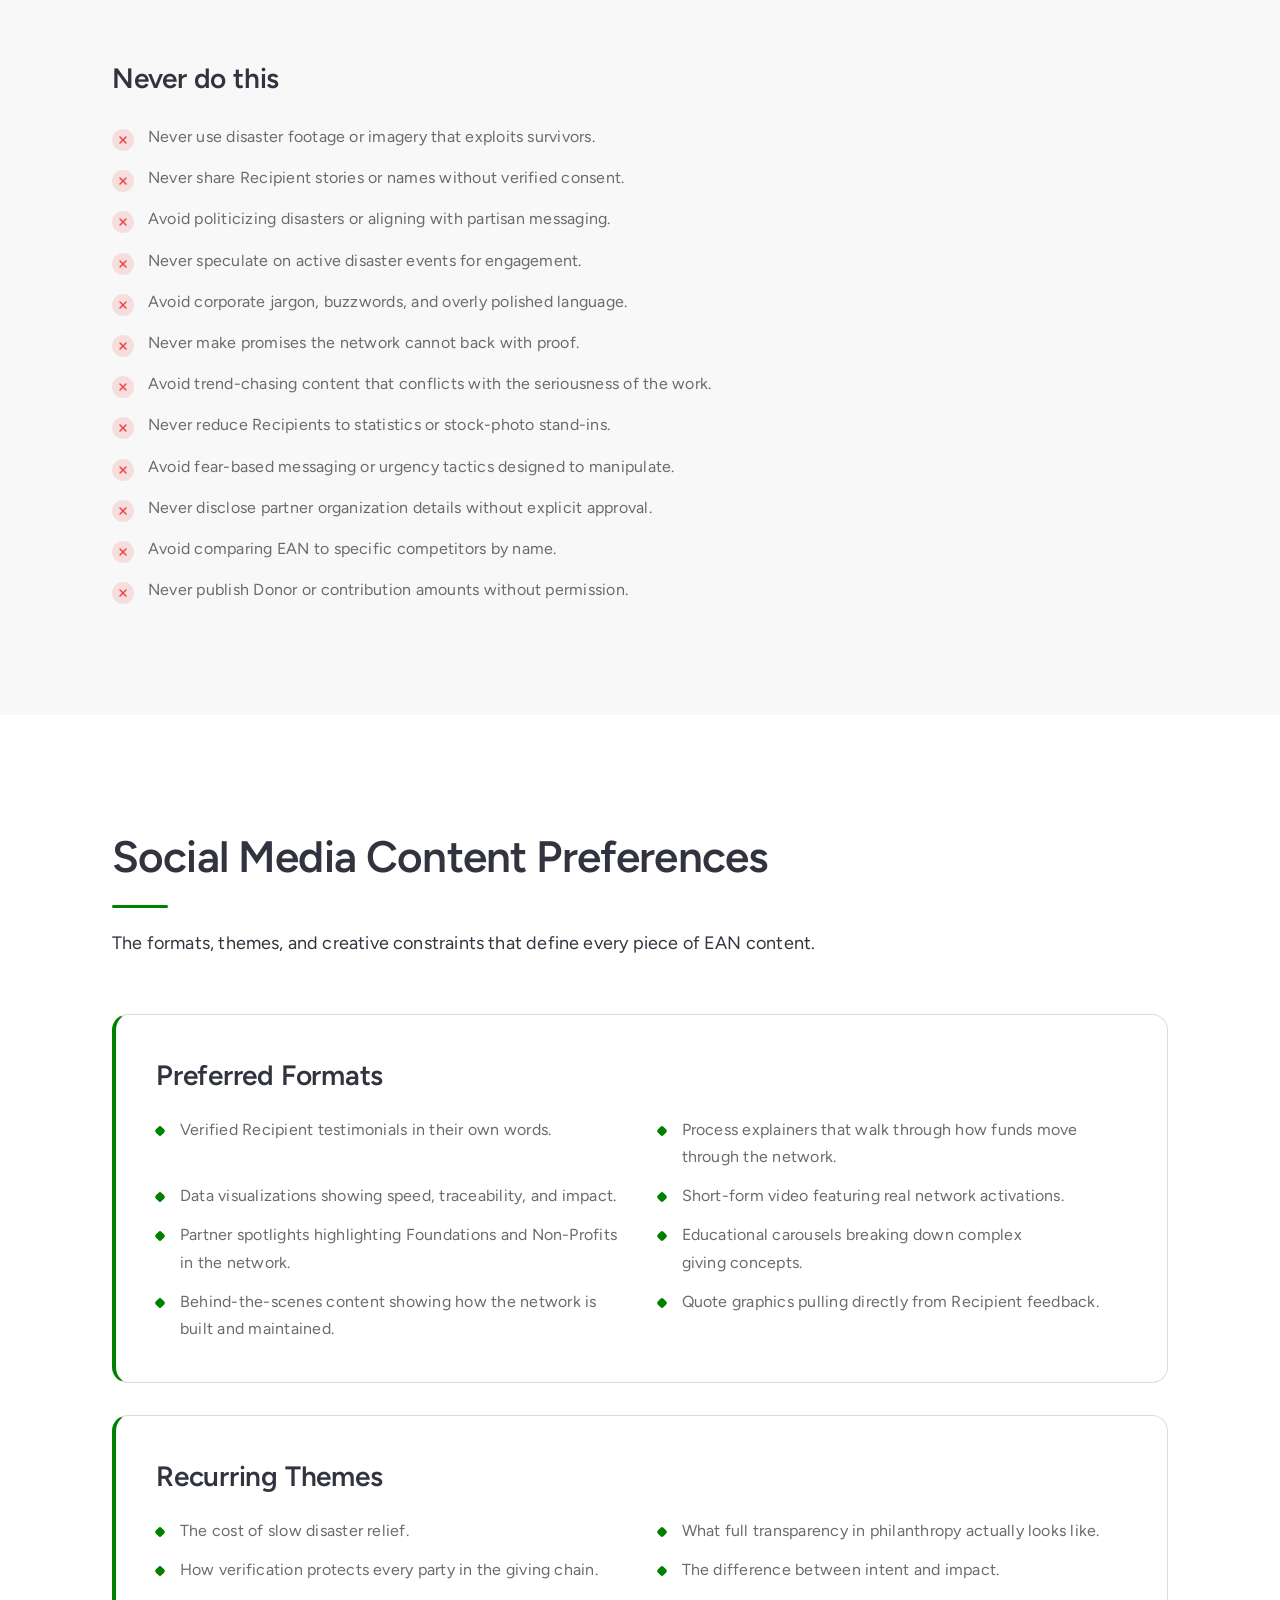
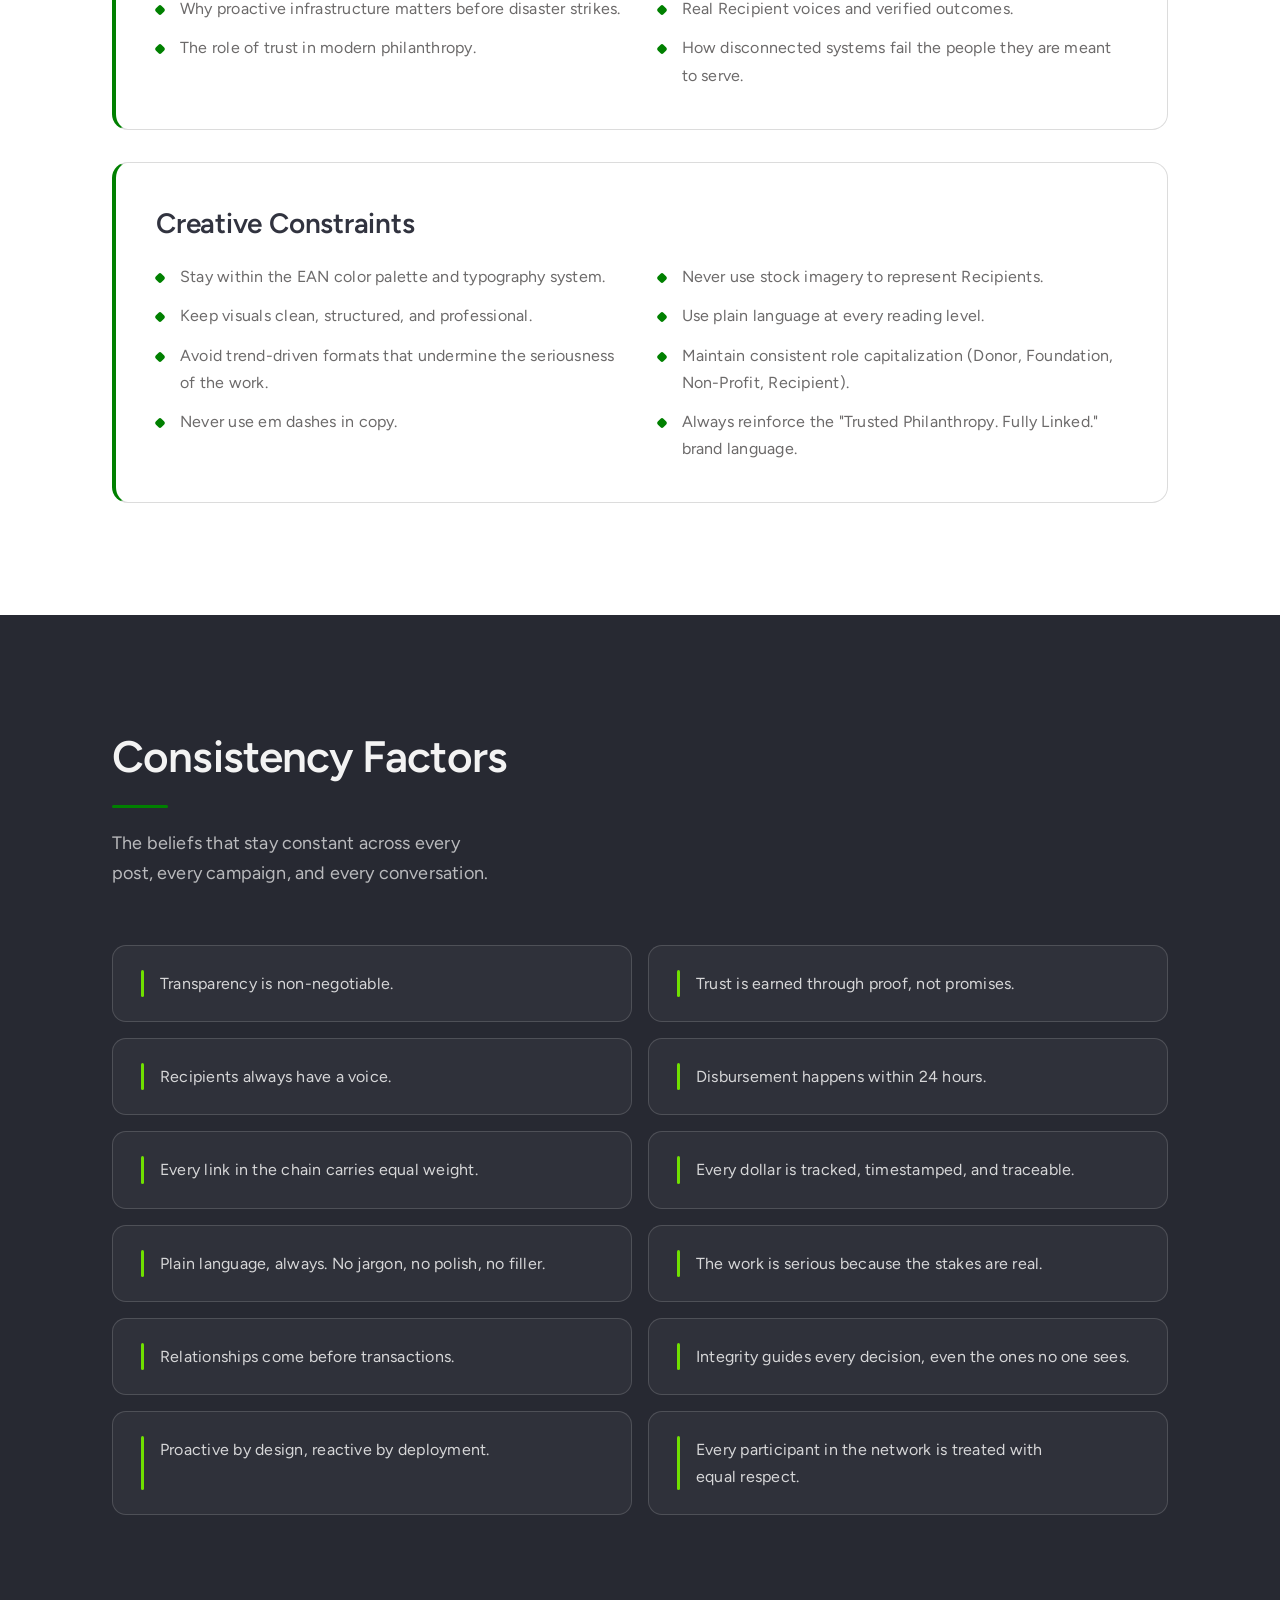
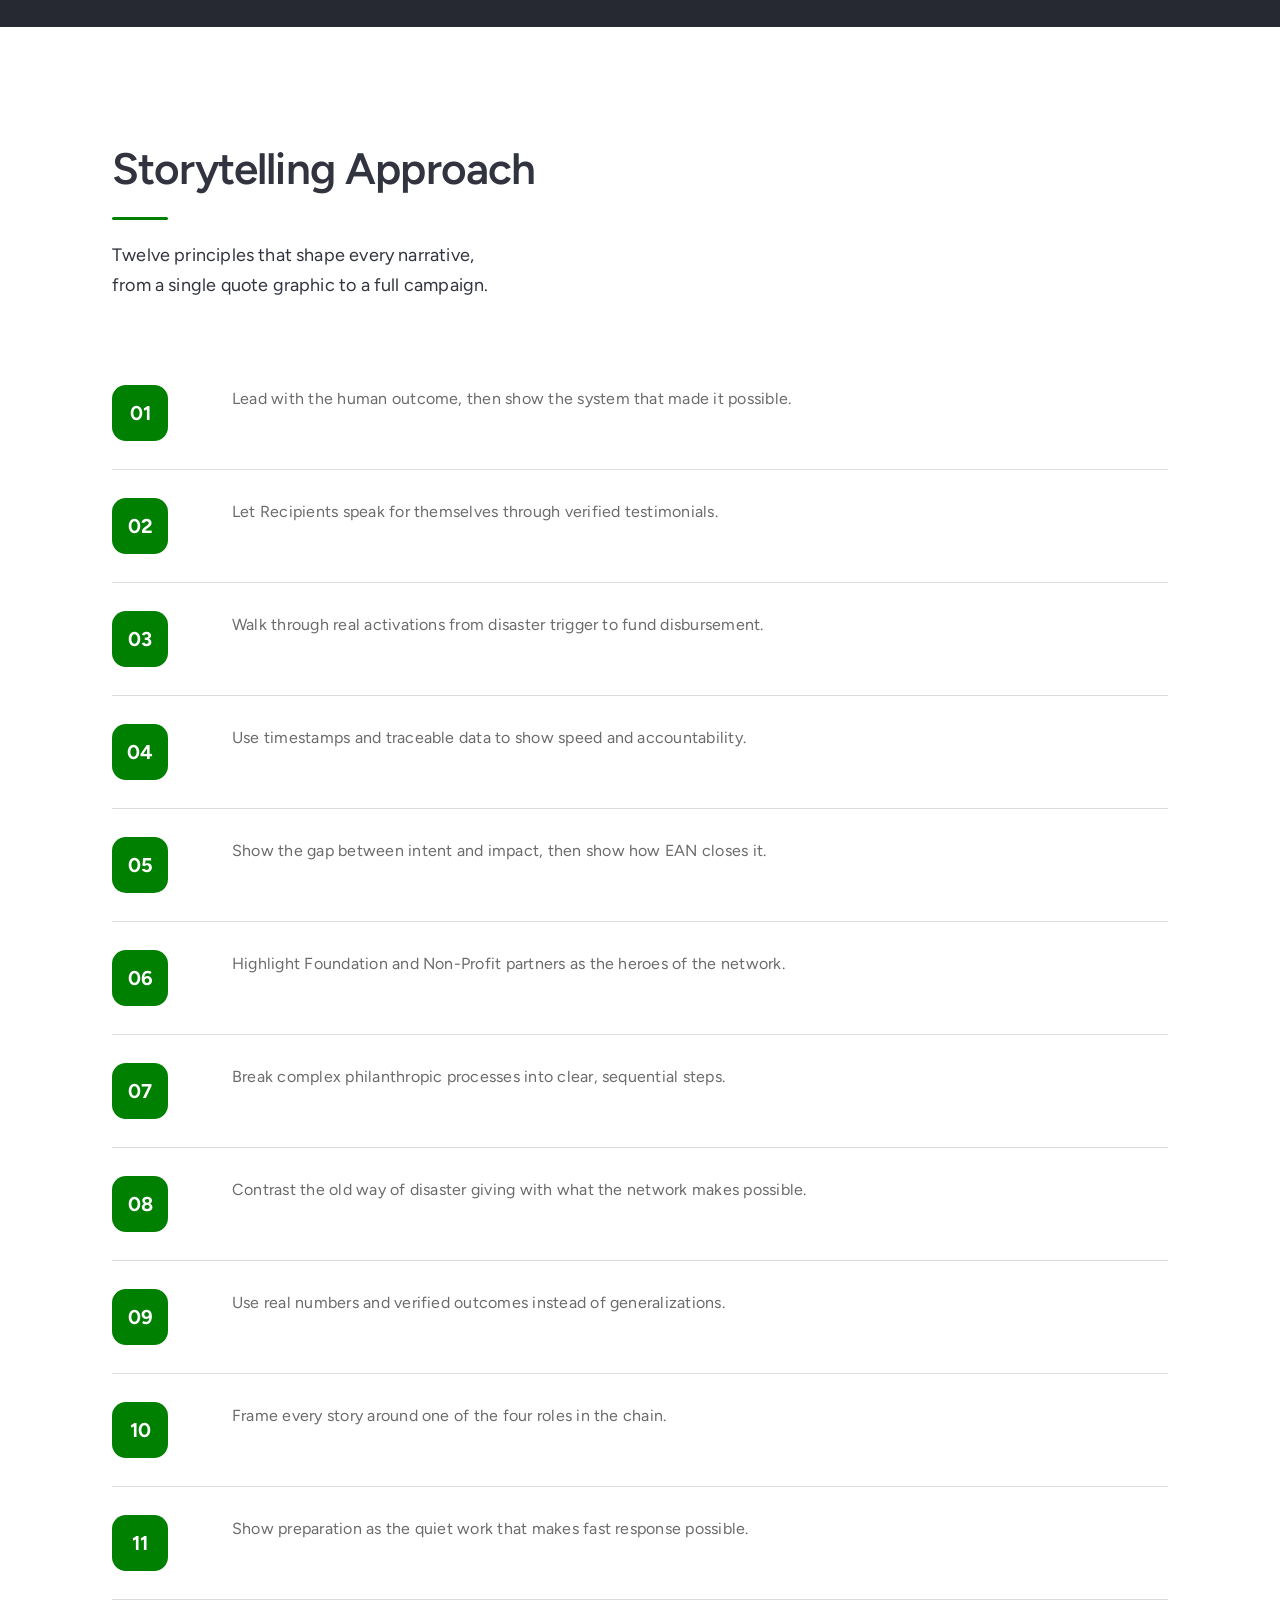
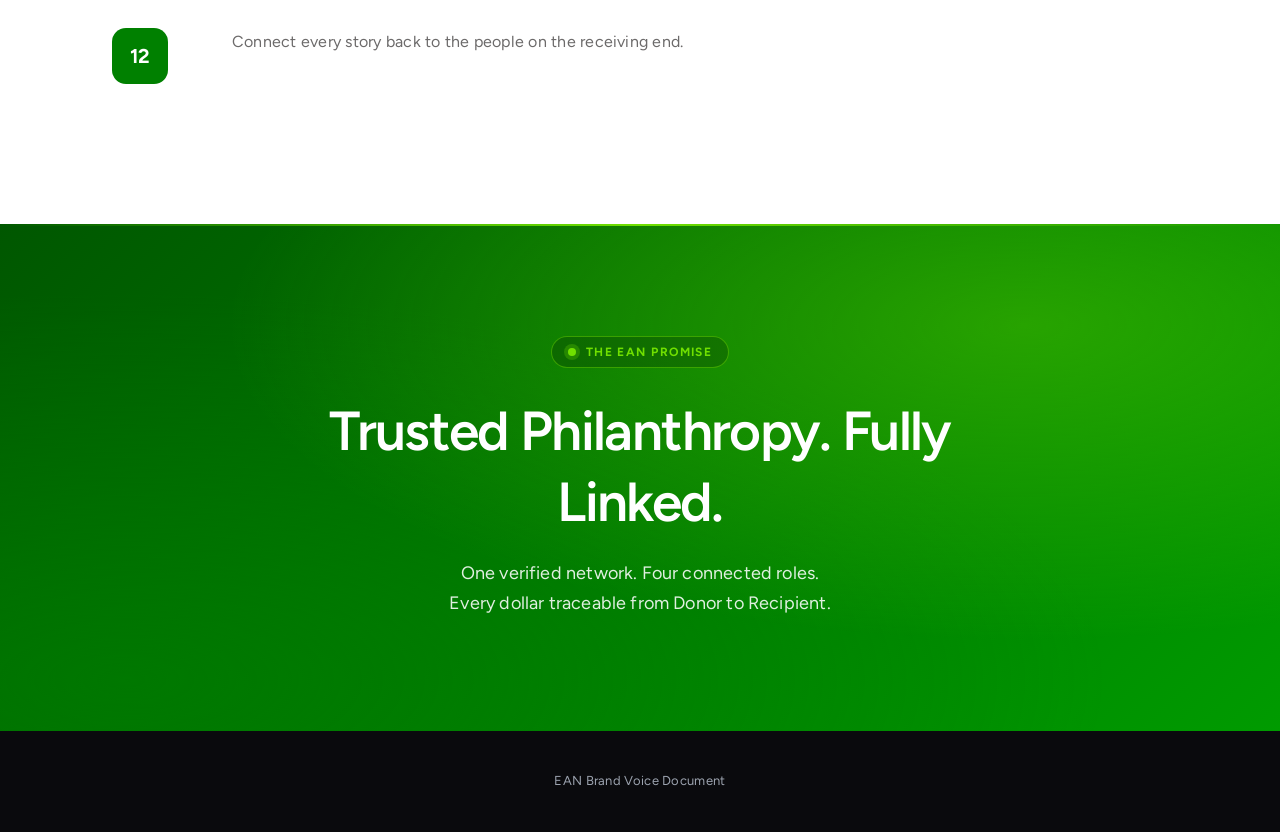
==== commit 62bf5e8f: "Convert section headers to h3 (keep Mission as h2) and set hero min-height to 60vh Co-Authored-By: C" ====
--- a/index.html
+++ b/index.html
@@ -38,7 +38,7 @@
   <div class="container">
     <div class="vision-float">
       <div class="section-header">
-        <h2 class="ean-heading-h2">Vision Statement</h2>
+        <h3 class="ean-heading-h3">Vision Statement</h3>
       </div>
 
       <article class="mv-card">
@@ -52,7 +52,7 @@
 <section class="alt">
   <div class="container">
     <div class="section-header">
-      <h2 class="ean-heading-h2">Values: The Four Pillars</h2>
+      <h3 class="ean-heading-h3">Values: The Four Pillars</h3>
     </div>
 
     <div class="values-grid">
@@ -101,7 +101,7 @@
 <section class="alt">
   <div class="container">
     <div class="section-header">
-      <h2 class="ean-heading-h2">Social Media Goals</h2>
+      <h3 class="ean-heading-h3">Social Media Goals</h3>
       <p class="ean-body-large">Twelve goals that shape what EAN publishes, who it reaches, and the trust it builds before disaster strikes.</p>
     </div>
 
@@ -126,7 +126,7 @@
 <section>
   <div class="container">
     <div class="section-header">
-      <h2 class="ean-heading-h2">Social Media Content Boundaries</h2>
+      <h3 class="ean-heading-h3">Social Media Content Boundaries</h3>
       <p class="ean-body-large">Clear lines the work does not cross. These protect Recipients, partners, and the integrity of the network.</p>
     </div>
 
@@ -154,7 +154,7 @@
 <section class="alt">
   <div class="container">
     <div class="section-header">
-      <h2 class="ean-heading-h2">Social Media Content Preferences</h2>
+      <h3 class="ean-heading-h3">Social Media Content Preferences</h3>
       <p class="ean-body-large">The formats, themes, and creative constraints that define every piece of EAN content.</p>
     </div>
 
@@ -208,7 +208,7 @@
 <section class="dark">
   <div class="container">
     <div class="section-header">
-      <h2 class="ean-heading-h2">Consistency Factors</h2>
+      <h3 class="ean-heading-h3">Consistency Factors</h3>
       <p class="ean-body-large">The beliefs that stay constant across every post, every campaign, and every conversation.</p>
     </div>
 
@@ -233,7 +233,7 @@
 <section class="alt">
   <div class="container">
     <div class="section-header">
-      <h2 class="ean-heading-h2">Storytelling Approach</h2>
+      <h3 class="ean-heading-h3">Storytelling Approach</h3>
       <p class="ean-body-large">Twelve principles that shape every narrative, from a single quote graphic to a full campaign.</p>
     </div>
 
--- a/styles.css
+++ b/styles.css
@@ -113,6 +113,7 @@
     background: var(--ean-dark-bg);
     color: var(--ean-white-accent);
     padding: 140px 0 120px;
+    min-height: 60vh;
     position: relative;
     overflow: hidden;
     border-bottom: 1px solid var(--ean-border-light);
@@ -182,13 +183,15 @@
     margin-bottom: 16px;
   }
 
-  .section-header h2 {
+  .section-header h2,
+  .section-header h3 {
     color: var(--ean-text-primary);
     margin-bottom: 20px;
     position: relative;
   }
 
-  .section-header h2::after {
+  .section-header h2::after,
+  .section-header h3::after {
     content: "";
     display: block;
     width: 56px;
@@ -198,7 +201,8 @@
     border-radius: 2px;
   }
 
-  section.dark .section-header h2 { color: var(--ean-white-accent); }
+  section.dark .section-header h2,
+  section.dark .section-header h3 { color: var(--ean-white-accent); }
   section.dark .section-header p { color: rgba(243, 243, 243, 0.72); }
 
   /* VISION FLOAT */
@@ -210,7 +214,8 @@
   }
 
   .vision-float .section-header { margin-bottom: 32px; }
-  .vision-float .section-header h2 { color: var(--ean-white-accent) !important; }
+  .vision-float .section-header h2,
+  .vision-float .section-header h3 { color: var(--ean-white-accent) !important; }
   .vision-float .mv-card {
     background: transparent;
     border: none;
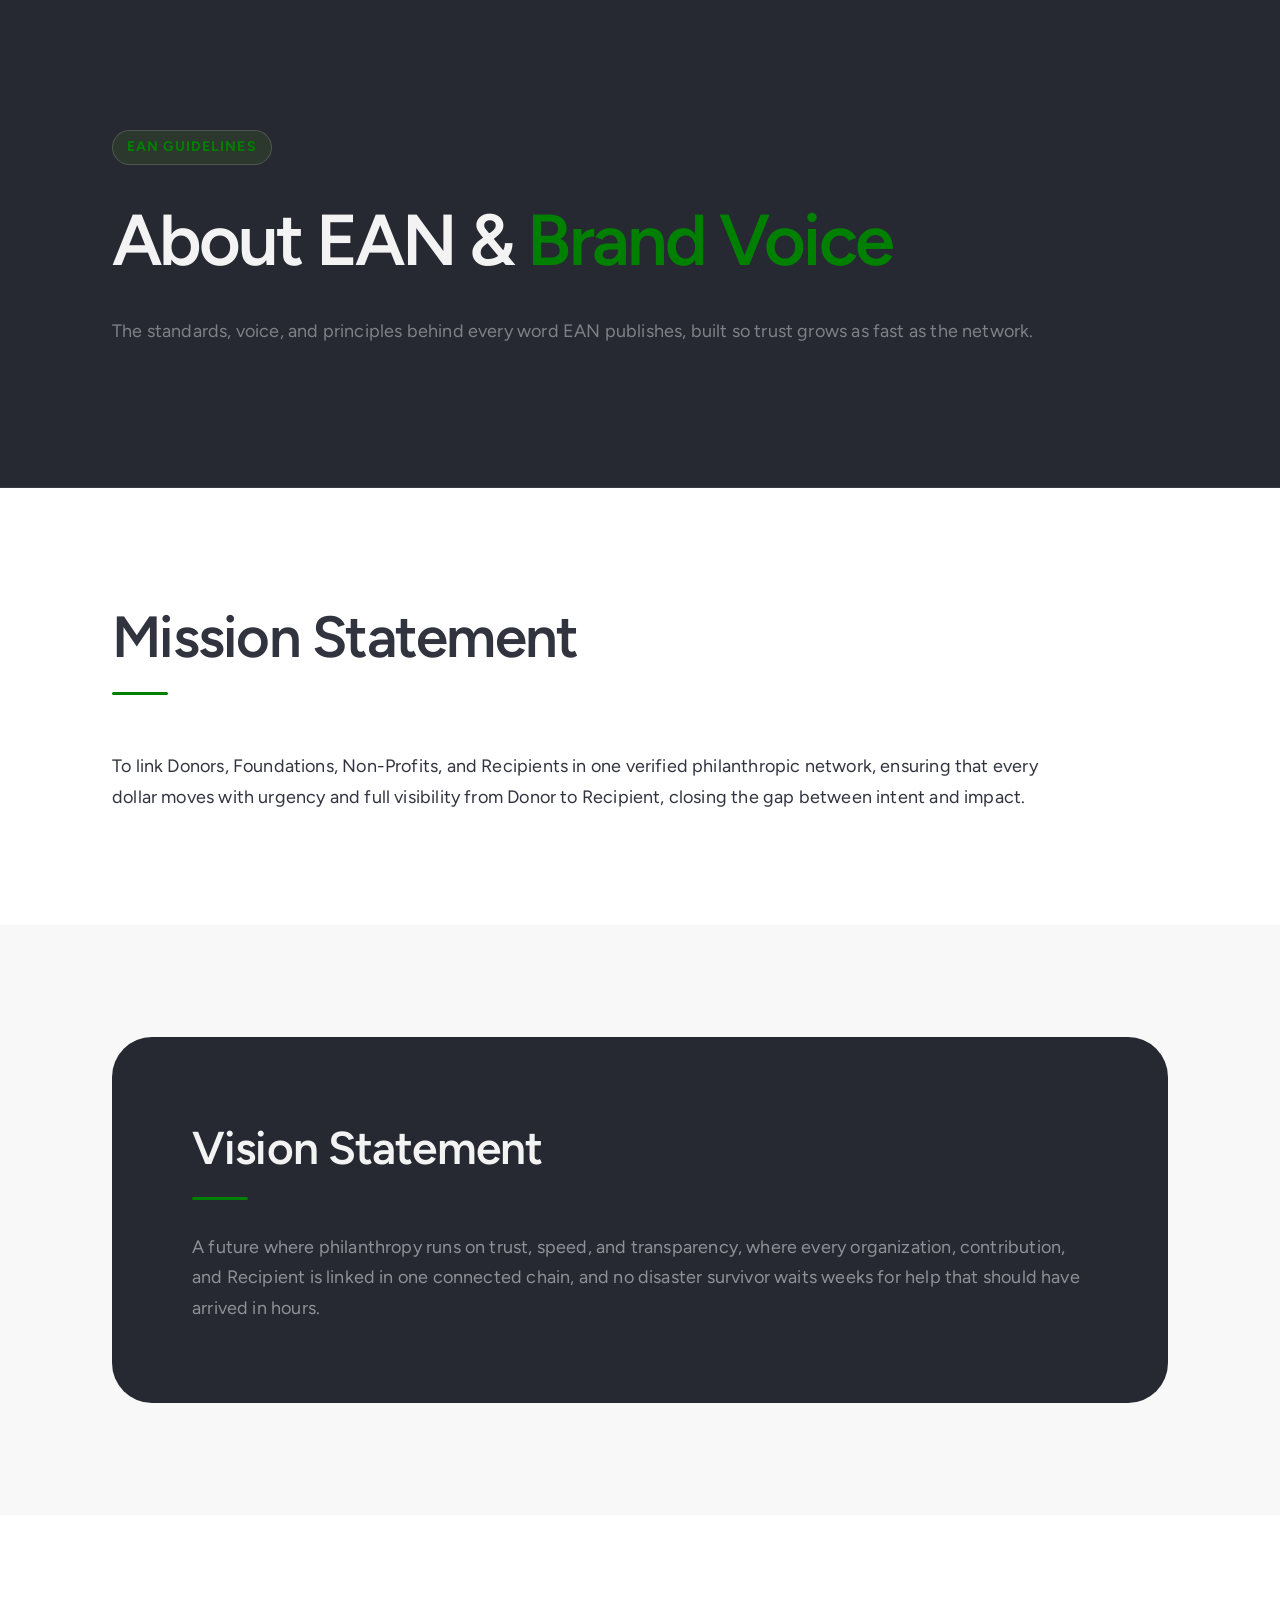
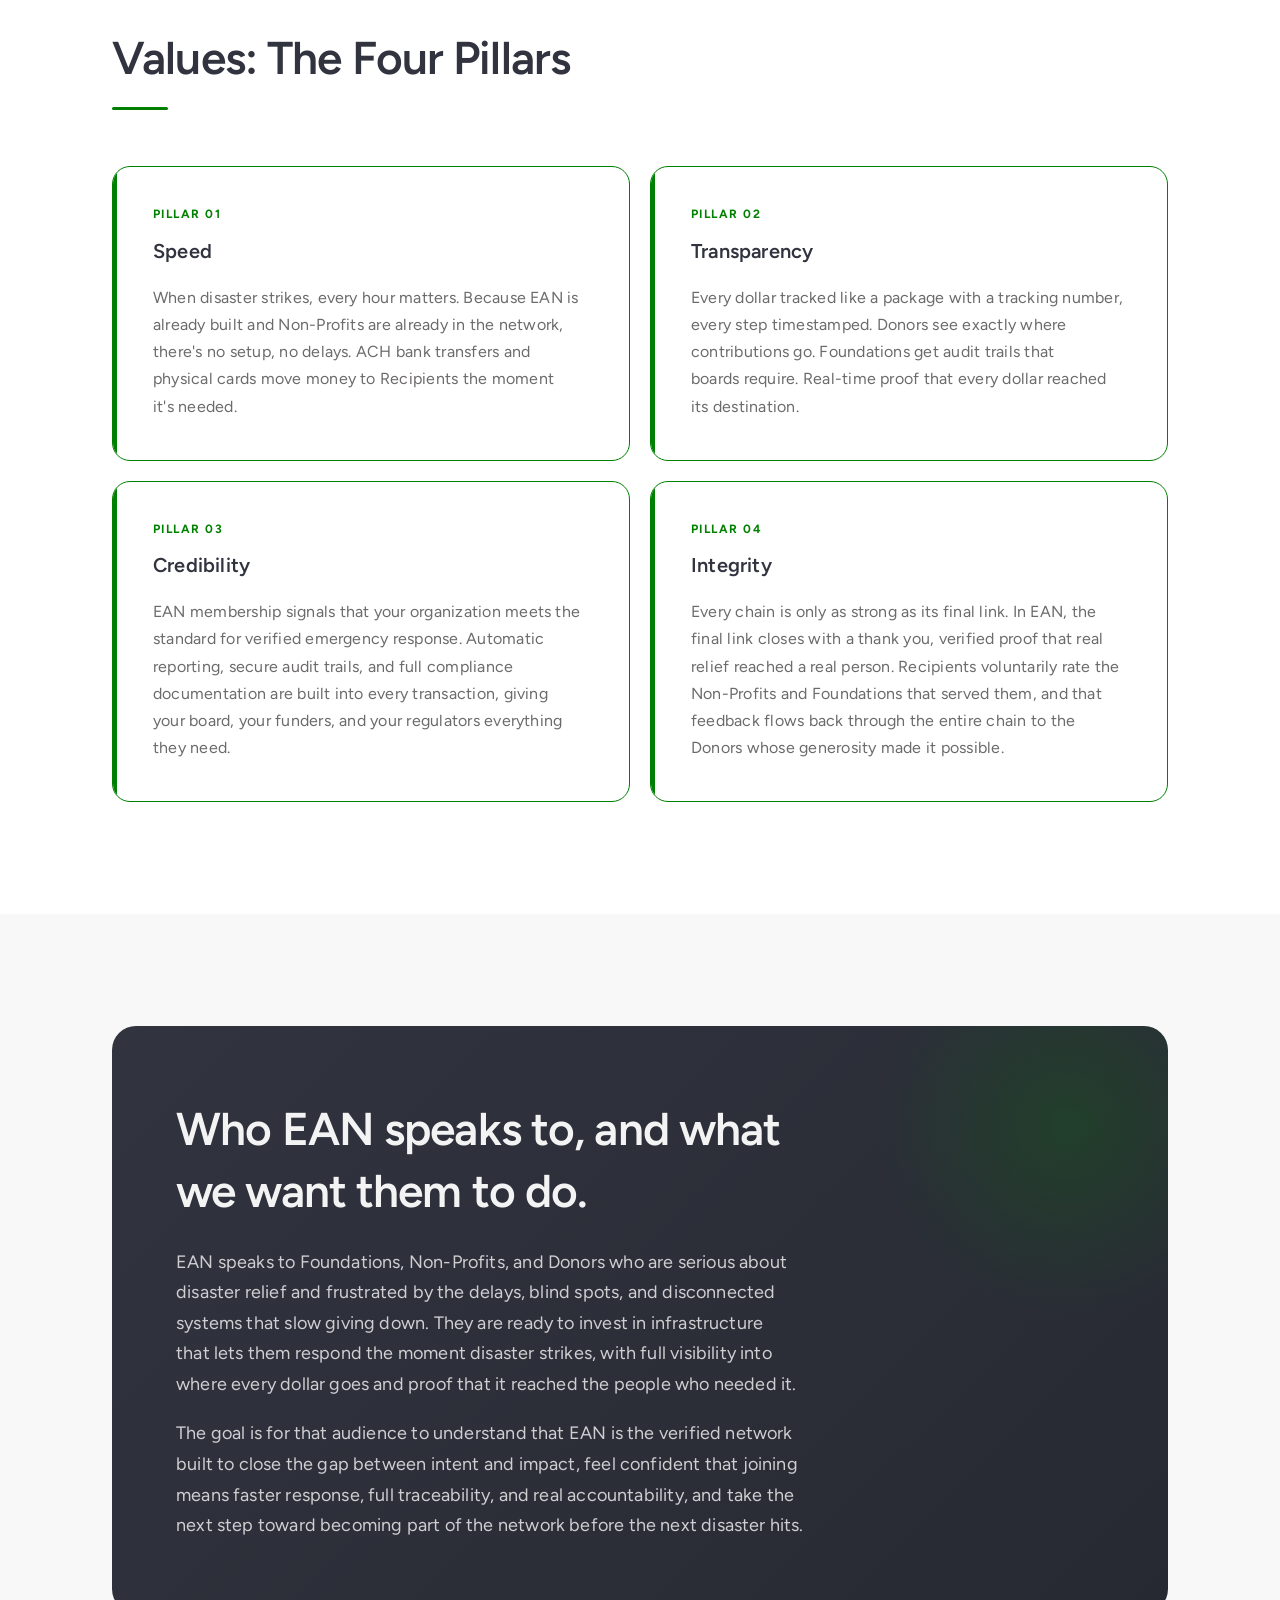
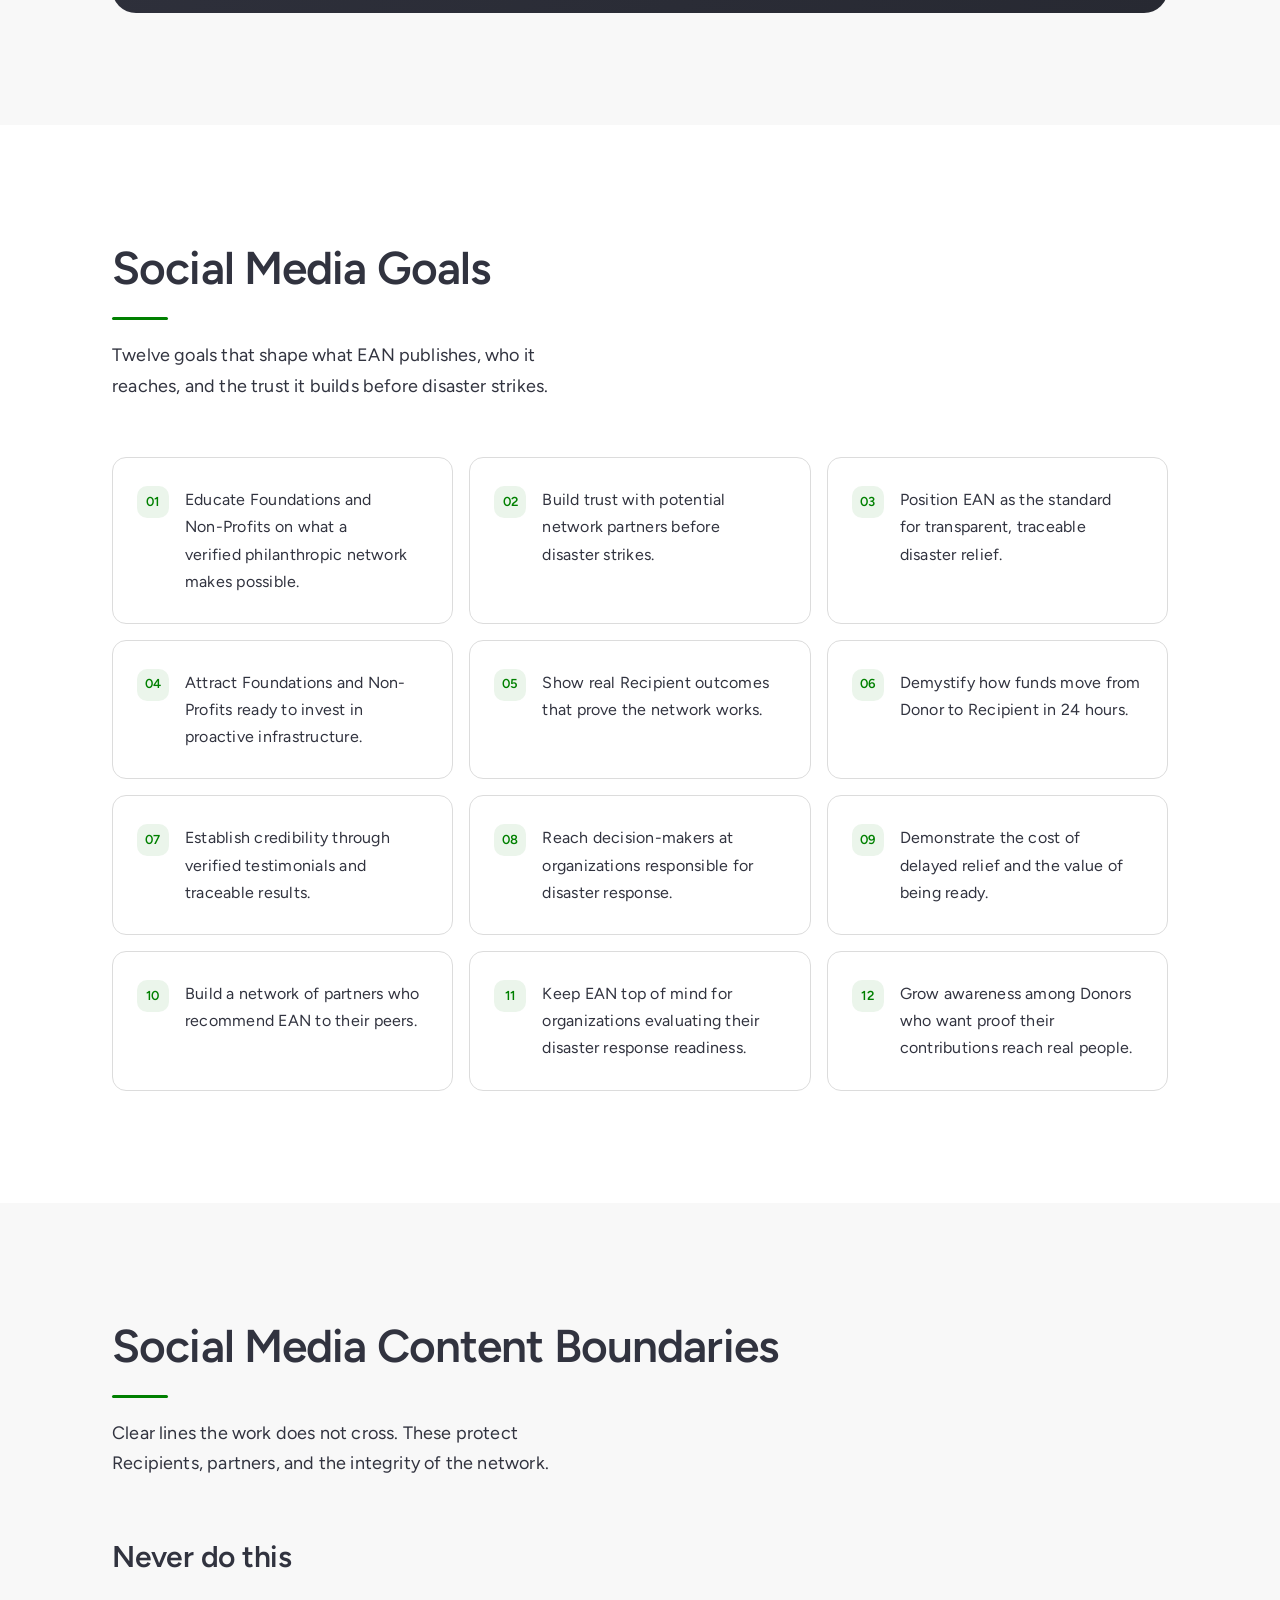
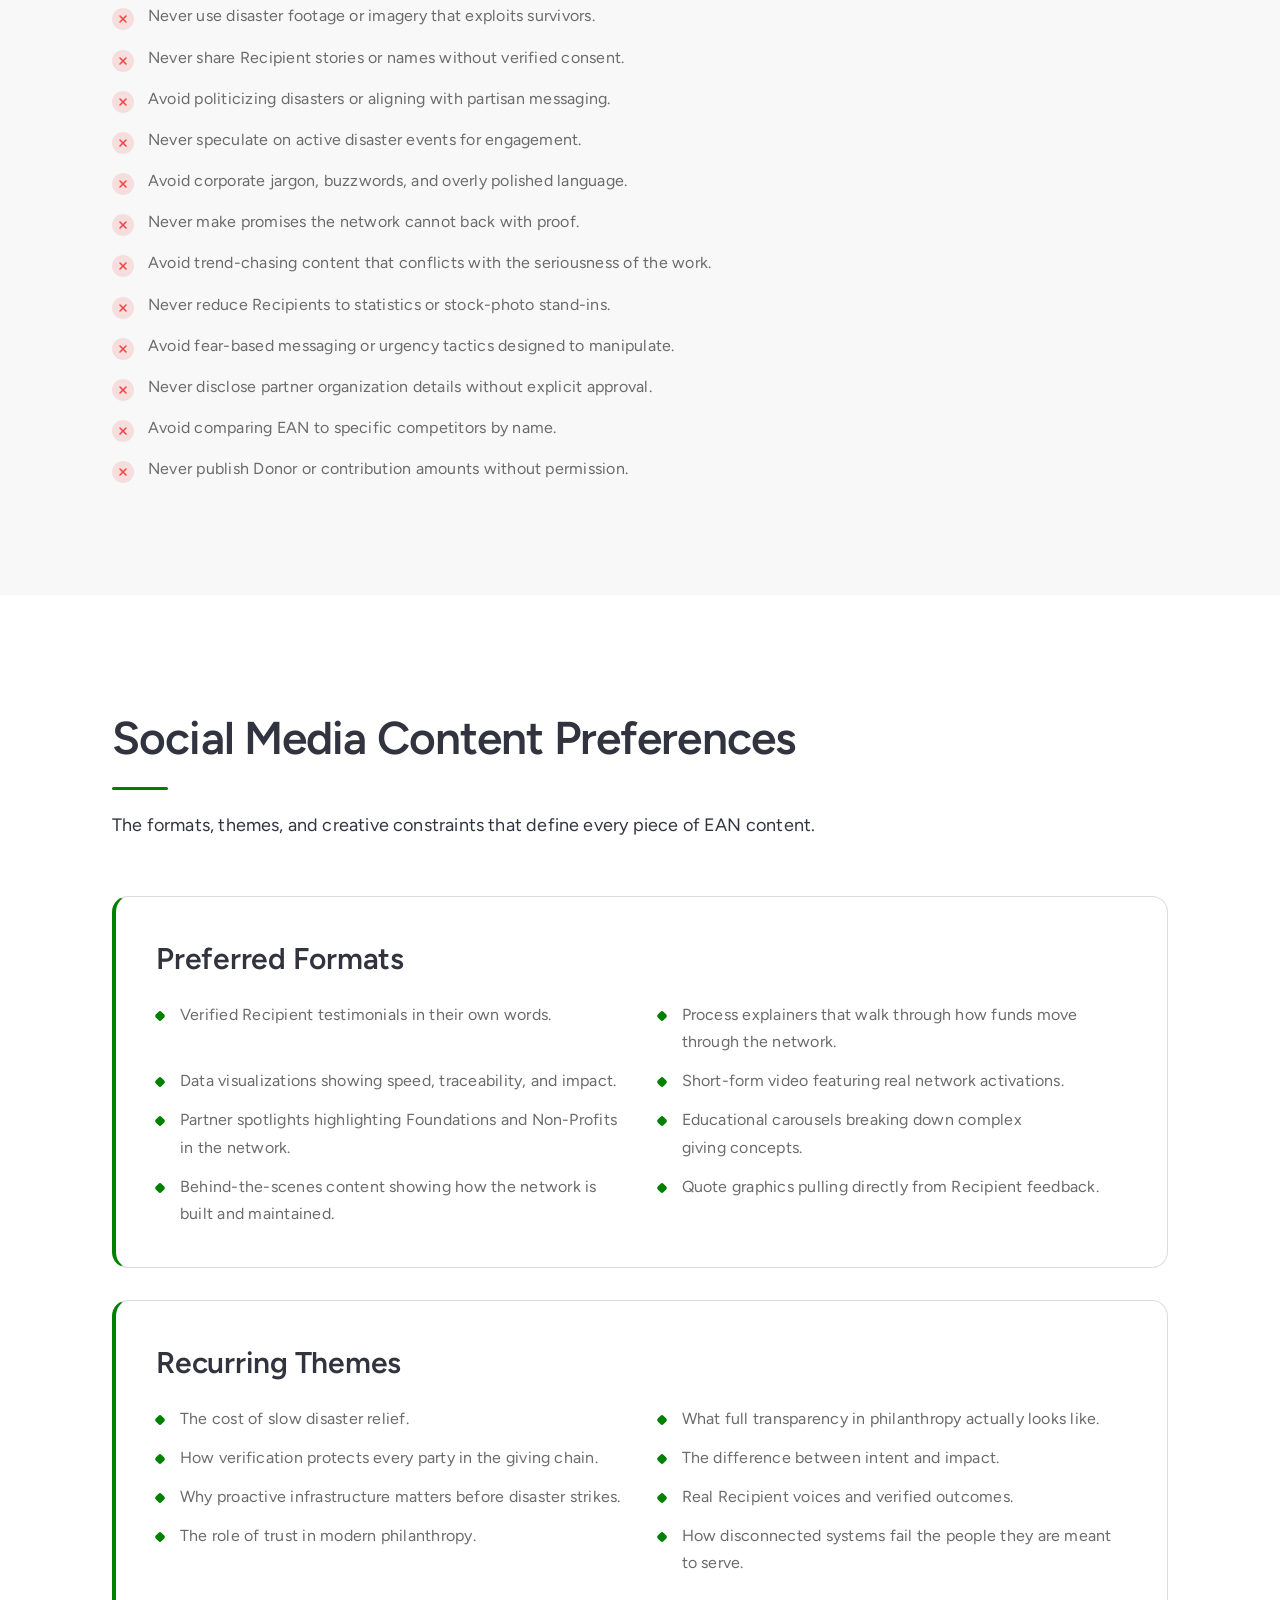
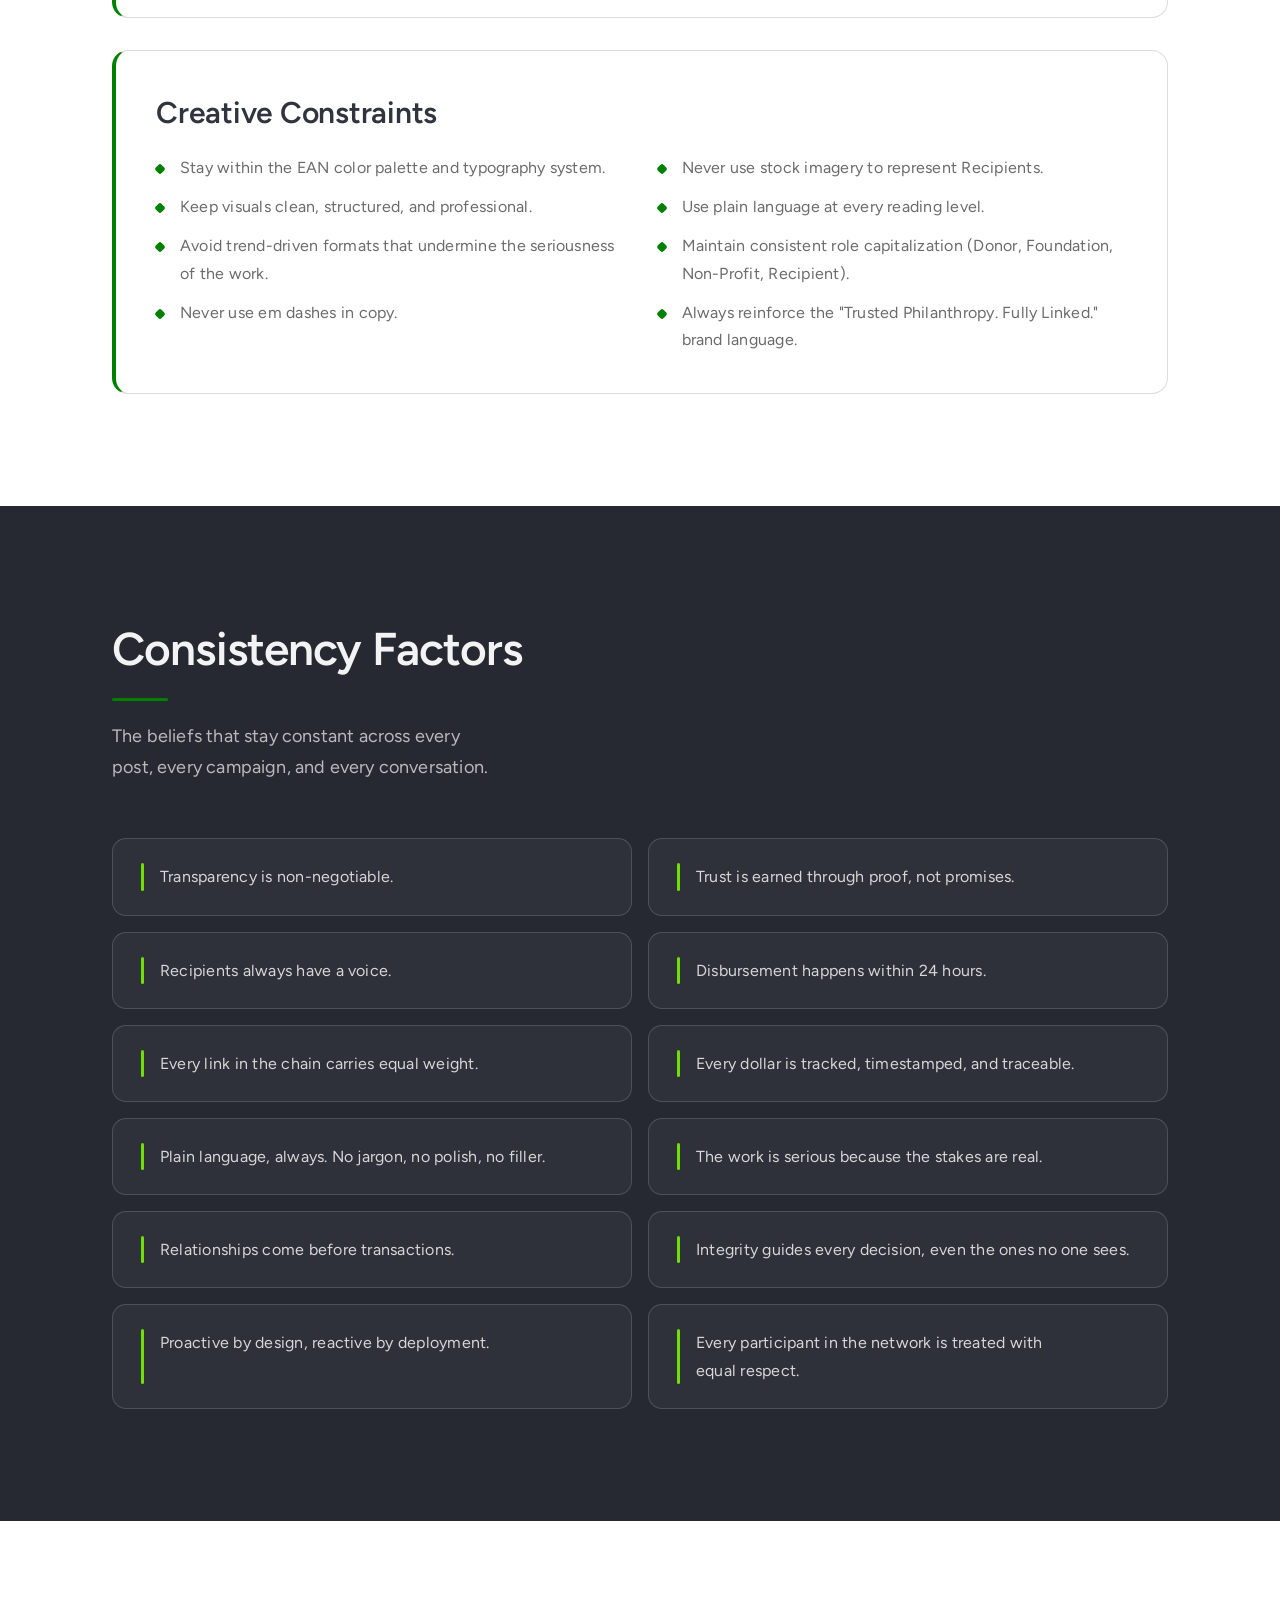
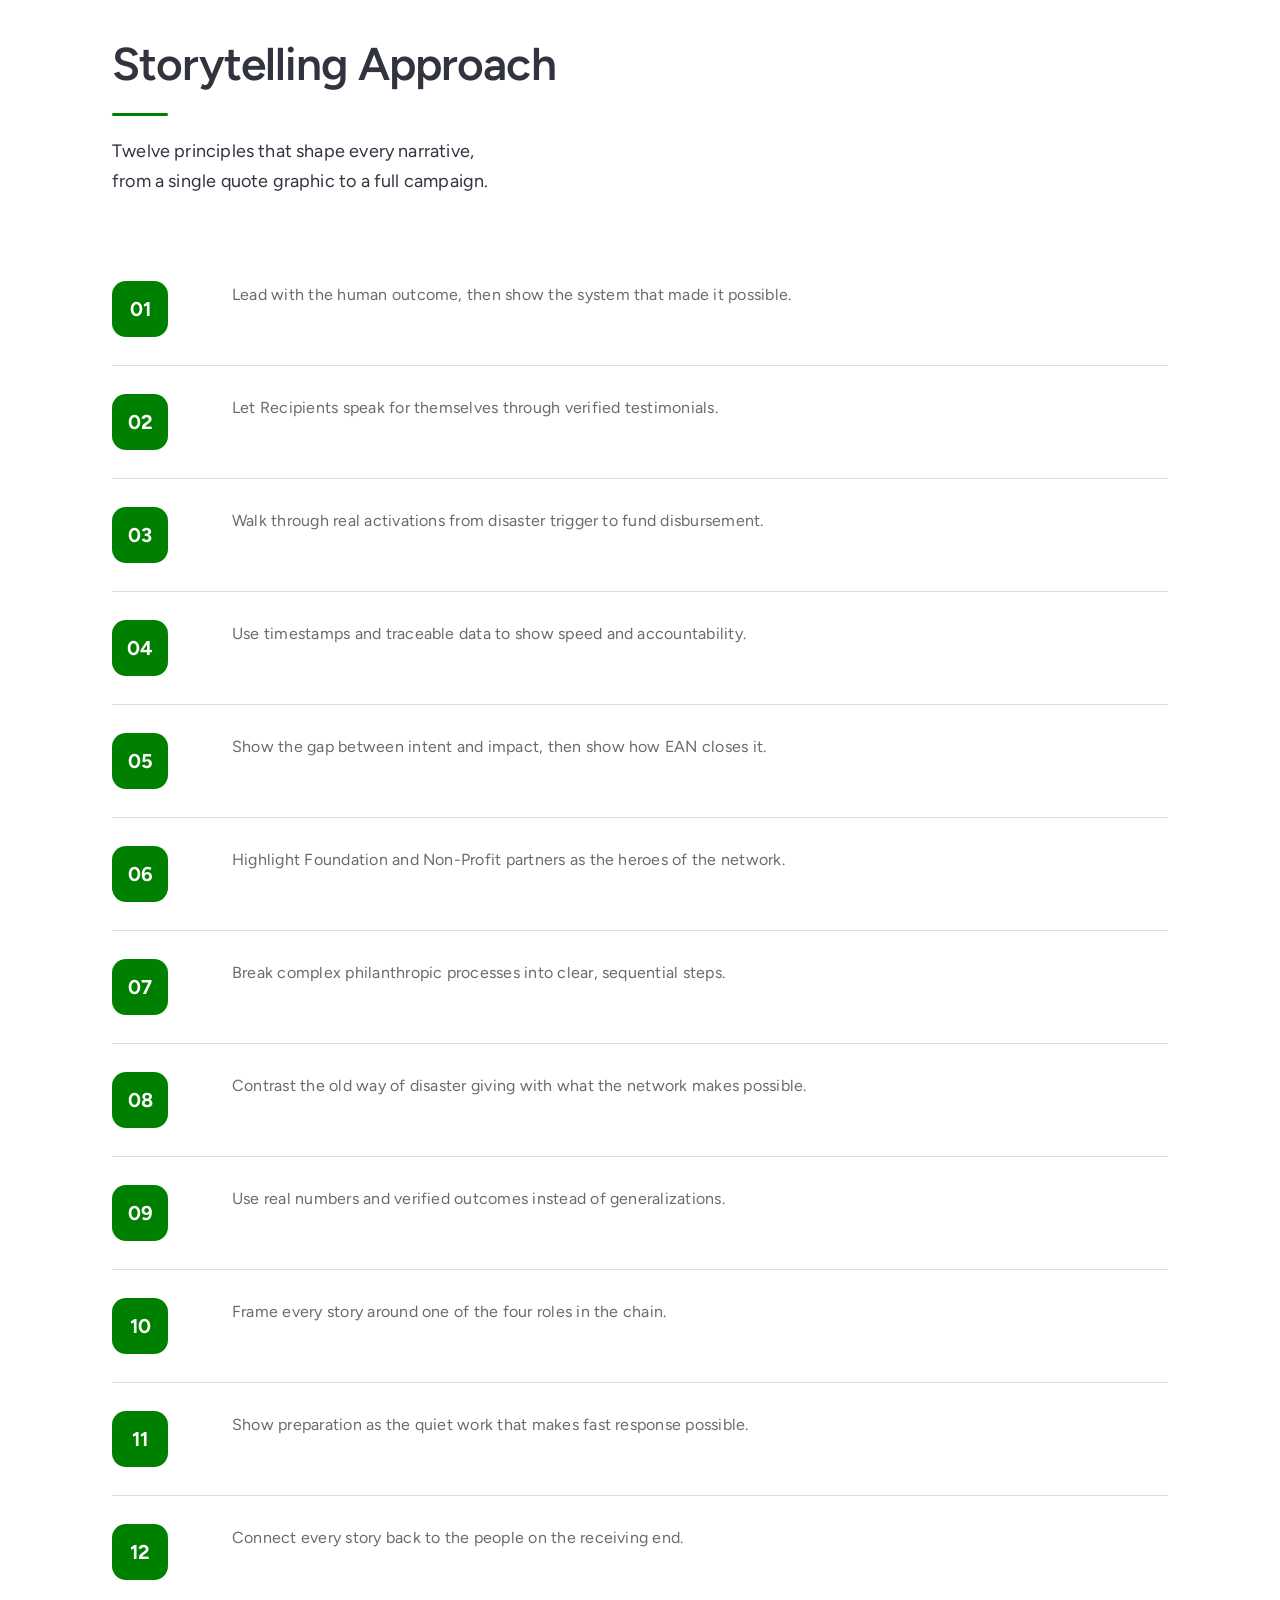
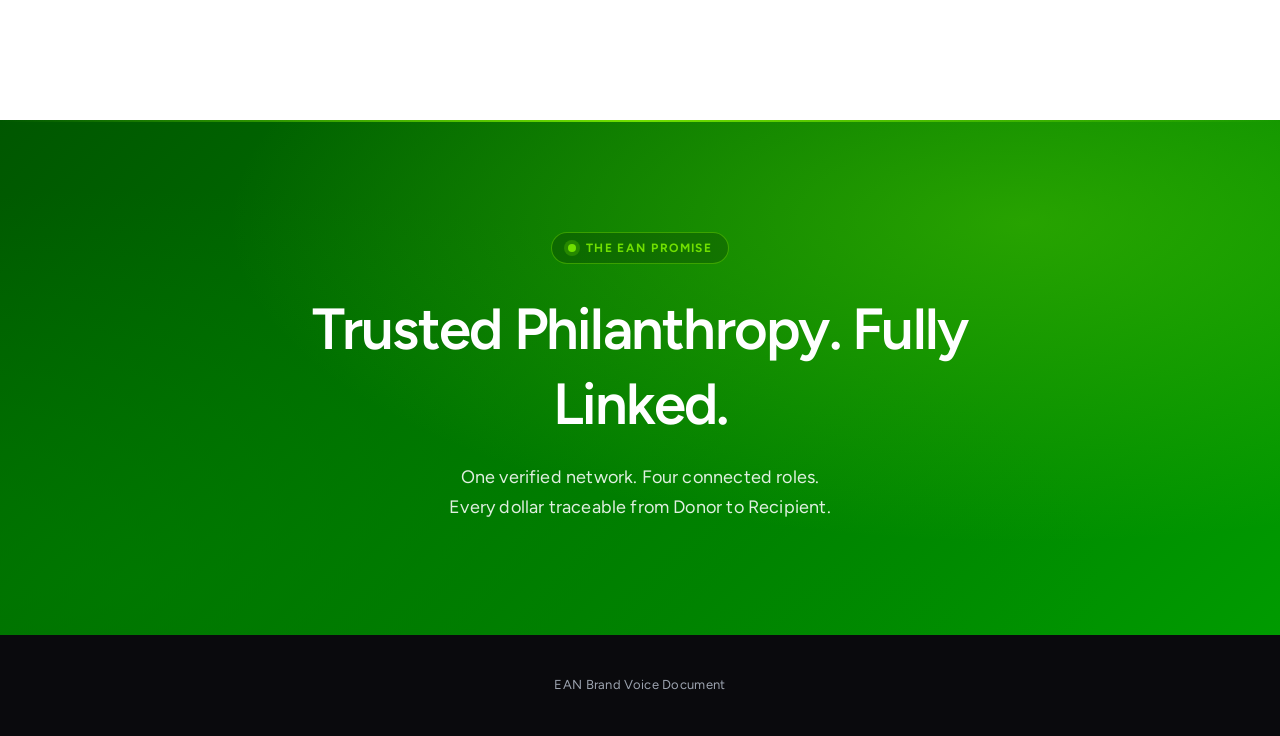
==== commit 2a818272: "Update hero, headings, Values section, and card styles - Vertically center hero content with flex an" ====
--- a/index.html
+++ b/index.html
@@ -14,7 +14,7 @@
 <!-- HERO -->
 <header class="hero">
   <div class="container">
-    <span class="eyebrow ean-heading-uppercase ean-heading-uppercase-large" style="color: var(--ean-green-accent);">EAN Guidelines</span>
+    <span class="eyebrow ean-heading-uppercase ean-heading-uppercase-large" style="color: rgba(112, 224, 0, 0.08);">EAN Guidelines</span>
     <h1 class="ean-heading-h1">About EAN &amp; <span class="accent">Brand Voice</span></h1>
     <p class="lede ean-body-large"><span class="lede-phrase">The standards, voice, and principles behind every word EAN publishes,</span> built so trust grows as fast as the network.</p>
   </div>
@@ -42,7 +42,7 @@
       </div>
 
       <article class="mv-card">
-        <p class="ean-body-large">A future where philanthropy runs on trust, speed, and transparency, where every organization, contribution, and Recipient is linked in one connected chain, and no disaster survivor waits weeks for help that should have arrived in hours.</p>
+        <p class="ean-body-large" style="color: var(--ean-text-muted-light) !important;">A future where philanthropy runs on trust, speed, and transparency, where every organization, contribution, and Recipient is linked in one connected chain, and no disaster survivor waits weeks for help that should have arrived in hours.</p>
       </article>
     </div>
   </div>
@@ -57,26 +57,26 @@
 
     <div class="values-grid">
       <article class="value-card">
-        <div class="num ean-heading-uppercase">Value 01</div>
-        <h4 class="ean-heading-h5">Speed</h4>
+        <div class="num ean-heading-uppercase">Pillar 01</div>
+        <p class="ean-body-xlarge-strong">Speed</p>
         <p class="ean-body">When disaster strikes, every hour matters. Because EAN is already built and Non-Profits are already in the network, there's no setup, no delays. ACH bank transfers and physical cards move money to Recipients the moment it's needed.</p>
       </article>
 
       <article class="value-card">
-        <div class="num ean-heading-uppercase">Value 02</div>
-        <h4 class="ean-heading-h5">Transparency</h4>
+        <div class="num ean-heading-uppercase">Pillar 02</div>
+        <p class="ean-body-xlarge-strong">Transparency</p>
         <p class="ean-body">Every dollar tracked like a package with a tracking number, every step timestamped. Donors see exactly where contributions go. Foundations get audit trails that boards require. Real-time proof that every dollar reached its destination.</p>
       </article>
 
       <article class="value-card">
-        <div class="num ean-heading-uppercase">Value 03</div>
-        <h4 class="ean-heading-h5">Credibility</h4>
+        <div class="num ean-heading-uppercase">Pillar 03</div>
+        <p class="ean-body-xlarge-strong">Credibility</p>
         <p class="ean-body">EAN membership signals that your organization meets the standard for verified emergency response. Automatic reporting, secure audit trails, and full compliance documentation are built into every transaction, giving your board, your funders, and your regulators everything they need.</p>
       </article>
 
       <article class="value-card">
-        <div class="num ean-heading-uppercase">Value 04</div>
-        <h4 class="ean-heading-h5">Integrity</h4>
+        <div class="num ean-heading-uppercase">Pillar 04</div>
+        <p class="ean-body-xlarge-strong">Integrity</p>
         <p class="ean-body">Every chain is only as strong as its final link. In EAN, the final link closes with a thank you, verified proof that real relief reached a real person. Recipients voluntarily rate the Non-Profits and Foundations that served them, and that feedback flows back through the entire chain to the Donors whose generosity made it possible.</p>
       </article>
     </div>
--- a/styles.css
+++ b/styles.css
@@ -17,6 +17,7 @@
     --ean-text-primary: #31333F;
     --ean-text-secondary: #6b7280;
     --ean-text-muted: #7F8188;
+    --ean-text-muted-light: #8F9198;
     --ean-text-light: #9ca3af;
     --ean-text-dark-body: #6C6A6A;
     --ean-blue: #1766f7;
@@ -43,16 +44,18 @@
   .ean-btn-primary-outline, .ean-btn-dark-outline, .ean-btn-nav, .ean-btn-secondary, .ean-btn-secondary-arrow, a.ean-btn-read-more-arrow
   { font-family: var(--ean-font) !important; }
 
-  .ean-heading-h1 { font-size: 69px !important; font-weight: 600 !important; letter-spacing: -0.040em !important; line-height: 1.21em !important; text-transform: none !important; font-style: normal !important; color: var(--ean-white-accent) !important; }
-  .ean-heading-h2 { font-size: 55px !important; font-weight: 600 !important; letter-spacing: -0.030em !important; line-height: 1.29em !important; text-transform: none !important; font-style: normal !important; }
-  .ean-heading-h3 { font-size: 44px !important; font-weight: 600 !important; letter-spacing: -0.019em !important; line-height: 1.35em !important; text-transform: none !important; font-style: normal !important; }
-  .ean-heading-h4 { font-size: 35px !important; font-weight: 600 !important; letter-spacing: -0.010em !important; line-height: 1.41em !important; text-transform: none !important; font-style: normal !important; }
-  .ean-heading-h5 { font-size: 28px !important; font-weight: 600 !important; letter-spacing: -0.008em !important; line-height: 1.45em !important; text-transform: none !important; font-style: normal !important; }
+  .ean-heading-h1 { font-size: 72px !important; font-weight: 600 !important; letter-spacing: -0.040em !important; line-height: 1.21em !important; text-transform: none !important; font-style: normal !important; color: var(--ean-white-accent) !important; }
+  .ean-heading-h2 { font-size: 58px !important; font-weight: 600 !important; letter-spacing: -0.030em !important; line-height: 1.29em !important; text-transform: none !important; font-style: normal !important; }
+  .ean-heading-h3 { font-size: 46px !important; font-weight: 600 !important; letter-spacing: -0.019em !important; line-height: 1.35em !important; text-transform: none !important; font-style: normal !important; }
+  .ean-heading-h4 { font-size: 37px !important; font-weight: 600 !important; letter-spacing: -0.010em !important; line-height: 1.41em !important; text-transform: none !important; font-style: normal !important; }
+  .ean-heading-h5 { font-size: 30px !important; font-weight: 600 !important; letter-spacing: -0.008em !important; line-height: 1.45em !important; text-transform: none !important; font-style: normal !important; }
   .ean-heading-h5.ean-heading-h5-400 { font-weight: 400 !important; }
-  .ean-heading-h6 { font-size: 23px !important; font-weight: 600 !important; letter-spacing: 0.005em !important; line-height: 1.48em !important; text-transform: none !important; font-style: normal !important; }
+  .ean-heading-h6 { font-size: 24px !important; font-weight: 600 !important; letter-spacing: 0.005em !important; line-height: 1.48em !important; text-transform: none !important; font-style: normal !important; }
   .ean-heading-uppercase { font-size: 12px !important; font-weight: 700 !important; letter-spacing: 0.12em !important; line-height: 1.2em !important; text-transform: uppercase !important; color: var(--ean-primary) !important; font-style: normal !important; }
   .ean-heading-uppercase.ean-heading-uppercase-large { font-size: 14px !important; letter-spacing: 0.08em !important; }
 
+  .ean-body-xlarge-strong { font-size: 20px !important; font-weight: 600 !important; letter-spacing: .01em !important; line-height: 1.7em !important; text-transform: none !important; font-style: normal !important; text-wrap: balance !important; color: var(--ean-dark-accent) !important;}
+  .ean-body-xlarge { font-size: 20px !important; font-weight: 400 !important; letter-spacing: .01em !important; line-height: 1.7em !important; text-transform: none !important; font-style: normal !important; text-wrap: balance !important; }
   .ean-body-large-strong { font-size: 18px !important; font-weight: 600 !important; letter-spacing: .01em !important; line-height: 1.7em !important; text-transform: none !important; font-style: normal !important; text-wrap: balance !important; }
   .ean-body-large { font-size: 18px !important; font-weight: 400 !important; letter-spacing: .01em !important; line-height: 1.7em !important; text-transform: none !important; font-style: normal !important; text-wrap: balance !important; }
   .ean-body-large-italic { font-size: 18px !important; font-weight: 400 !important; letter-spacing: .01em !important; line-height: 1.7em !important; text-transform: none !important; font-style: italic !important; text-wrap: balance !important; }
@@ -76,6 +79,13 @@
     .ean-heading-h4 { font-size: 31px !important; letter-spacing: -0.010em !important; line-height: 1.43em !important; }
     .ean-heading-h5 { font-size: 26px !important; letter-spacing: -0.010em !important; line-height: 1.46em !important; }
     .ean-heading-h6 { font-size: 22px !important; letter-spacing: -0.004em !important; line-height: 1.49em !important; }
+    
+    .ean-body-xlarge-strong { font-size: 19px !important; }
+    .ean-body-xlarge { font-size: 19px !important; }
+    .ean-body-large-strong { font-size: 17px !important; }
+    .ean-body-large { font-size: 17px !important; }
+    .ean-body-strong { font-size: 15px !important; }
+    .ean-body { font-size: 15px !important; }
   }
 
   @media (max-width: 767px) {
@@ -85,6 +95,13 @@
     .ean-heading-h4 { font-size: 27px !important; letter-spacing: -0.010em !important; line-height: 1.46em !important; }
     .ean-heading-h5 { font-size: 24px !important; letter-spacing: -0.007em !important; line-height: 1.48em !important; }
     .ean-heading-h6 { font-size: 21px !important; letter-spacing: -0.001em !important; line-height: 1.50em !important; }
+    
+    .ean-body-xlarge-strong { font-size: 19px !important; }
+    .ean-body-xlarge { font-size: 19px !important; }
+    .ean-body-large-strong { font-size: 17px !important; }
+    .ean-body-large { font-size: 17px !important; }
+    .ean-body-strong { font-size: 15px !important; }
+    .ean-body { font-size: 15px !important; }
   }
 
   /* =============================================
@@ -112,14 +129,16 @@
   .hero {
     background: var(--ean-dark-bg);
     color: var(--ean-white-accent);
-    padding: 140px 0 120px;
-    min-height: 60vh;
+    padding: 130px 0 140px;
+    min-height: 52vh;
+    display: flex;
+    align-items: center;
     position: relative;
     overflow: hidden;
     border-bottom: 1px solid var(--ean-border-light);
   }
 
-  .hero .container { position: relative; z-index: 1; }
+  .hero .container { position: relative; z-index: 1; width: 100%; }
 
   .hero .eyebrow {
     display: inline-block;
@@ -127,10 +146,10 @@
     background: rgba(112, 224, 0, 0.08);
     border: 1px solid var(--ean-border-light-strong);
     border-radius: 999px;
-    margin-bottom: 28px;
-  }
-
-  .hero h1 { max-width: 18ch; margin-bottom: 28px; }
+    margin-bottom: 32px;
+  }
+
+  .hero h1 { max-width: 18ch; margin-bottom: 32px; }
 
   .hero h1 .accent {
     color: var(--ean-primary);
@@ -138,7 +157,7 @@
 
   .hero .lede {
     max-width: 720px;
-    color: rgba(243, 243, 243, 0.78);
+    color: var(--ean-text-muted);
   }
 
   @media (min-width: 768px) {
@@ -154,14 +173,6 @@
     align-items: center;
     gap: 14px;
     color: var(--ean-green-accent);
-  }
-
-  .tagline-dot {
-    width: 8px;
-    height: 8px;
-    border-radius: 50%;
-    background: var(--ean-green-accent);
-    box-shadow: 0 0 0 4px rgba(112, 224, 0, 0.18);
   }
 
   /* SECTIONS */
@@ -209,7 +220,7 @@
   .vision-float {
     background: var(--ean-dark-bg);
     border-radius: 40px;
-    padding: 72px 64px;
+    padding: 80px;
     color: var(--ean-white-accent);
   }
 
@@ -229,73 +240,12 @@
   .vision-float .mv-card::before { display: none; }
   .vision-float .mv-card p { color: rgba(243, 243, 243, 0.82); text-wrap: pretty !important; }
 
-  @media (max-width: 767px) {
-    .vision-float { padding: 48px 28px; border-radius: 16px; }
-  }
-
-  /* MISSION & VISION */
-  .mv-grid {
-    display: grid;
-    grid-template-columns: 1fr 1fr;
-    gap: 24px;
-  }
-
-  .mv-card {
-    background: var(--ean-white);
-    border: 1px solid var(--ean-border-gray);
-    border-radius: 20px;
-    padding: 48px 44px;
-    position: relative;
-    transition: transform 0.3s ease, box-shadow 0.3s ease, border-color 0.3s ease;
-  }
-
-  .mv-card:hover {
-    transform: translateY(-2px);
-    box-shadow: 0 20px 40px -24px rgba(49, 51, 63, 0.16), 0 0 0 1px rgba(112, 224, 0, 0.25);
-    border-color: var(--ean-primary);
-  }
-
-  .mv-card::before {
-    content: "";
-    position: absolute;
-    top: 0;
-    right: 0;
-    width: 80px;
-    height: 80px;
-    background: radial-gradient(circle at top right, rgba(112, 224, 0, 0.18), transparent 70%);
-    border-top-right-radius: 20px;
-    pointer-events: none;
-    opacity: 0;
-    transition: opacity 0.3s ease;
-  }
-
-  .mv-card:hover::before { opacity: 1; }
-
-  .mv-card .label {
-    display: flex;
-    align-items: center;
-    gap: 10px;
-    margin-bottom: 24px;
-  }
-
-  .mv-card .pin {
-    width: 28px;
-    height: 28px;
-    border-radius: 8px;
-    background: var(--ean-primary);
-    color: var(--ean-white);
-    display: grid;
-    place-items: center;
-    font-size: 13px;
-    font-weight: 700;
-  }
-
-  .mv-card h3 {
-    color: var(--ean-text-primary);
-    margin-bottom: 16px;
-  }
-
-  .mv-card p { color: var(--ean-text-dark-body); }
+  @media (max-width: 1024px) {
+    .vision-float { padding: 48px 28px; border-radius: 20px; }
+  }
+    @media (max-width: 767px) {
+    .vision-float { padding: 32px 24px; border-radius: 16px; }
+  }
 
   /* VALUES */
   .values-grid {
@@ -306,7 +256,7 @@
 
   .value-card {
     background: var(--ean-white);
-    border: 1px solid var(--ean-border-gray);
+    border: 1px solid var(--ean-primary);
     border-radius: 18px;
     padding: 40px;
     position: relative;
@@ -324,13 +274,13 @@
     left: 0;
     width: 4px;
     height: 100%;
-    background: linear-gradient(180deg, var(--ean-green-accent) 0%, var(--ean-primary) 100%);
+    background: var(--ean-primary);
   }
 
   .value-card:hover {
     transform: translateY(-3px);
-    border-color: var(--ean-primary);
-    box-shadow: 0 24px 48px -28px rgba(0, 128, 0, 0.28);
+    border-color: var(--ean-text-secondary);
+    box-shadow: 0 24px 48px -28px rgba(107, 114, 128, 0.28);
   }
 
   .value-card .num {
@@ -338,9 +288,13 @@
     margin-bottom: 12px;
   }
 
-  .value-card h4 {
+  .value-card h5 {
     color: var(--ean-text-primary);
     margin-bottom: 14px;
+  }
+
+  .value-card .ean-body-xlarge-strong {
+    padding-bottom: 16px;
   }
 
   .value-card p { color: var(--ean-text-dark-body); }
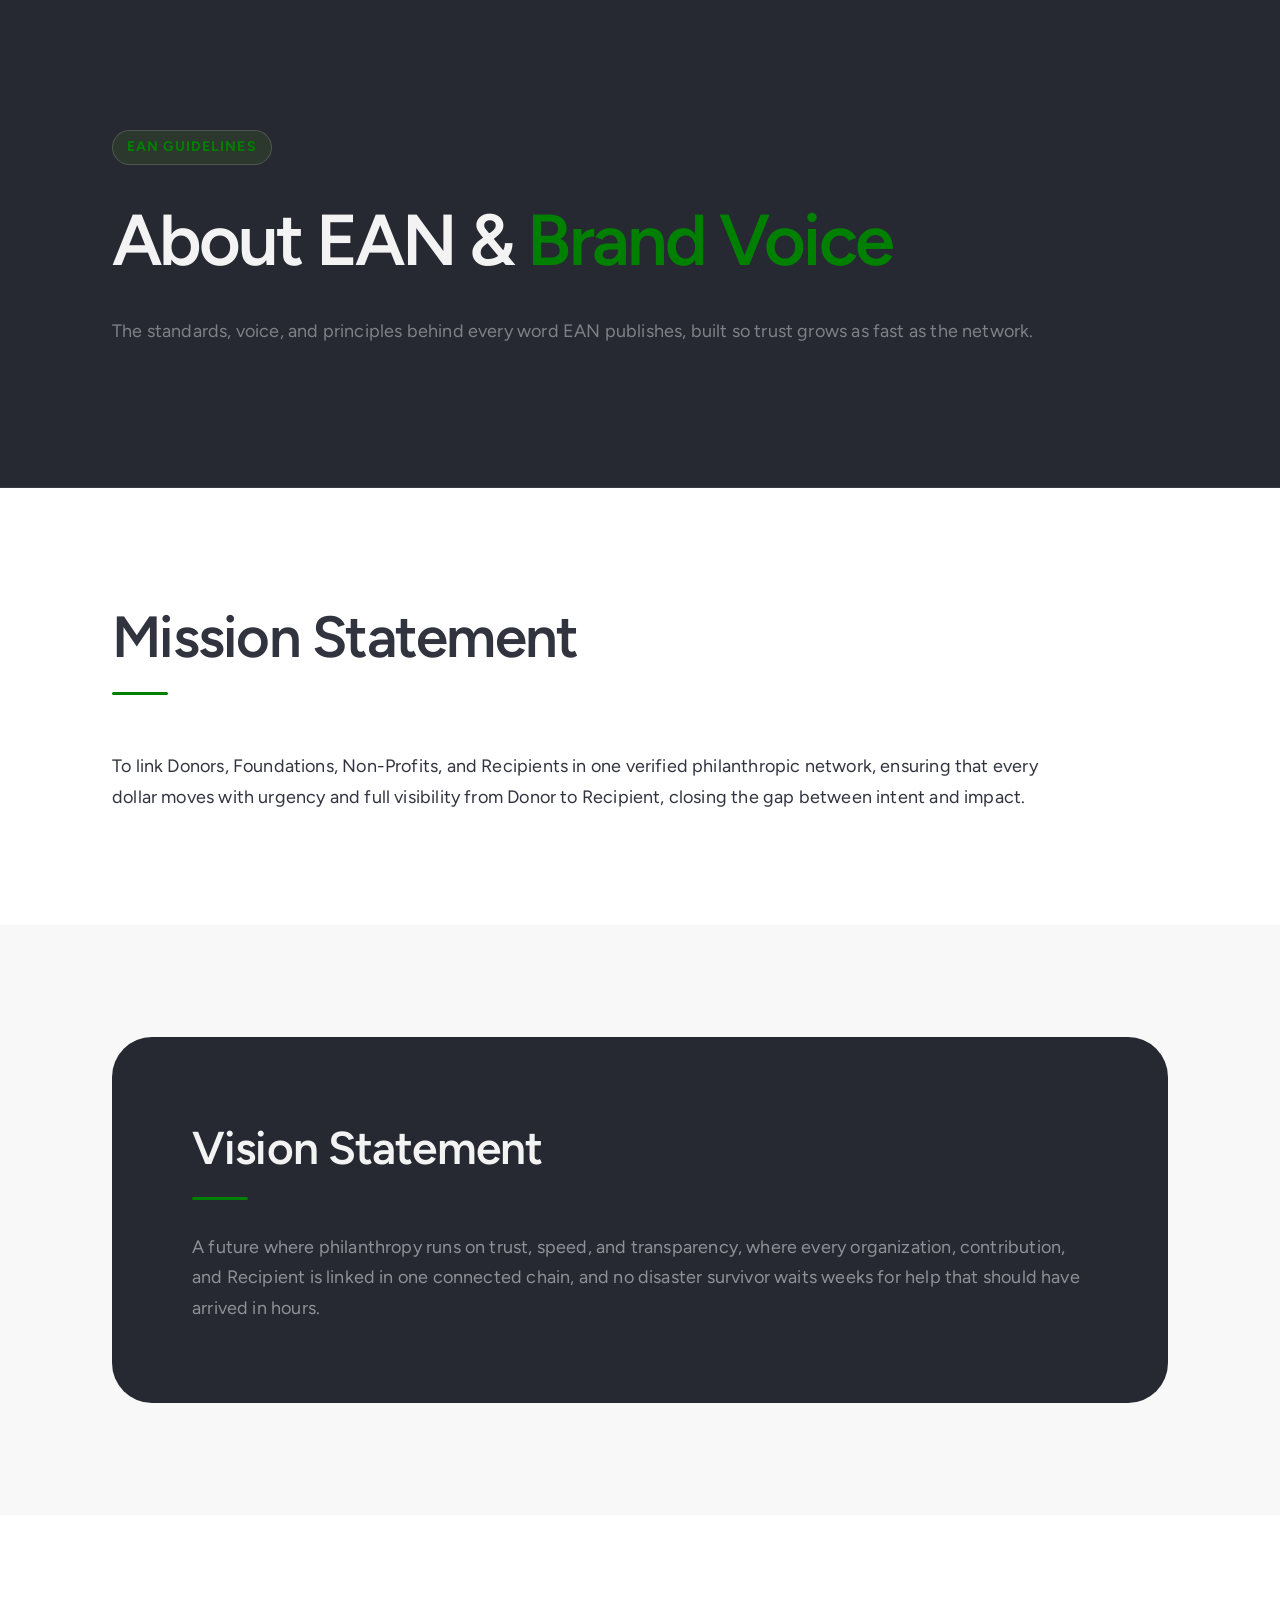
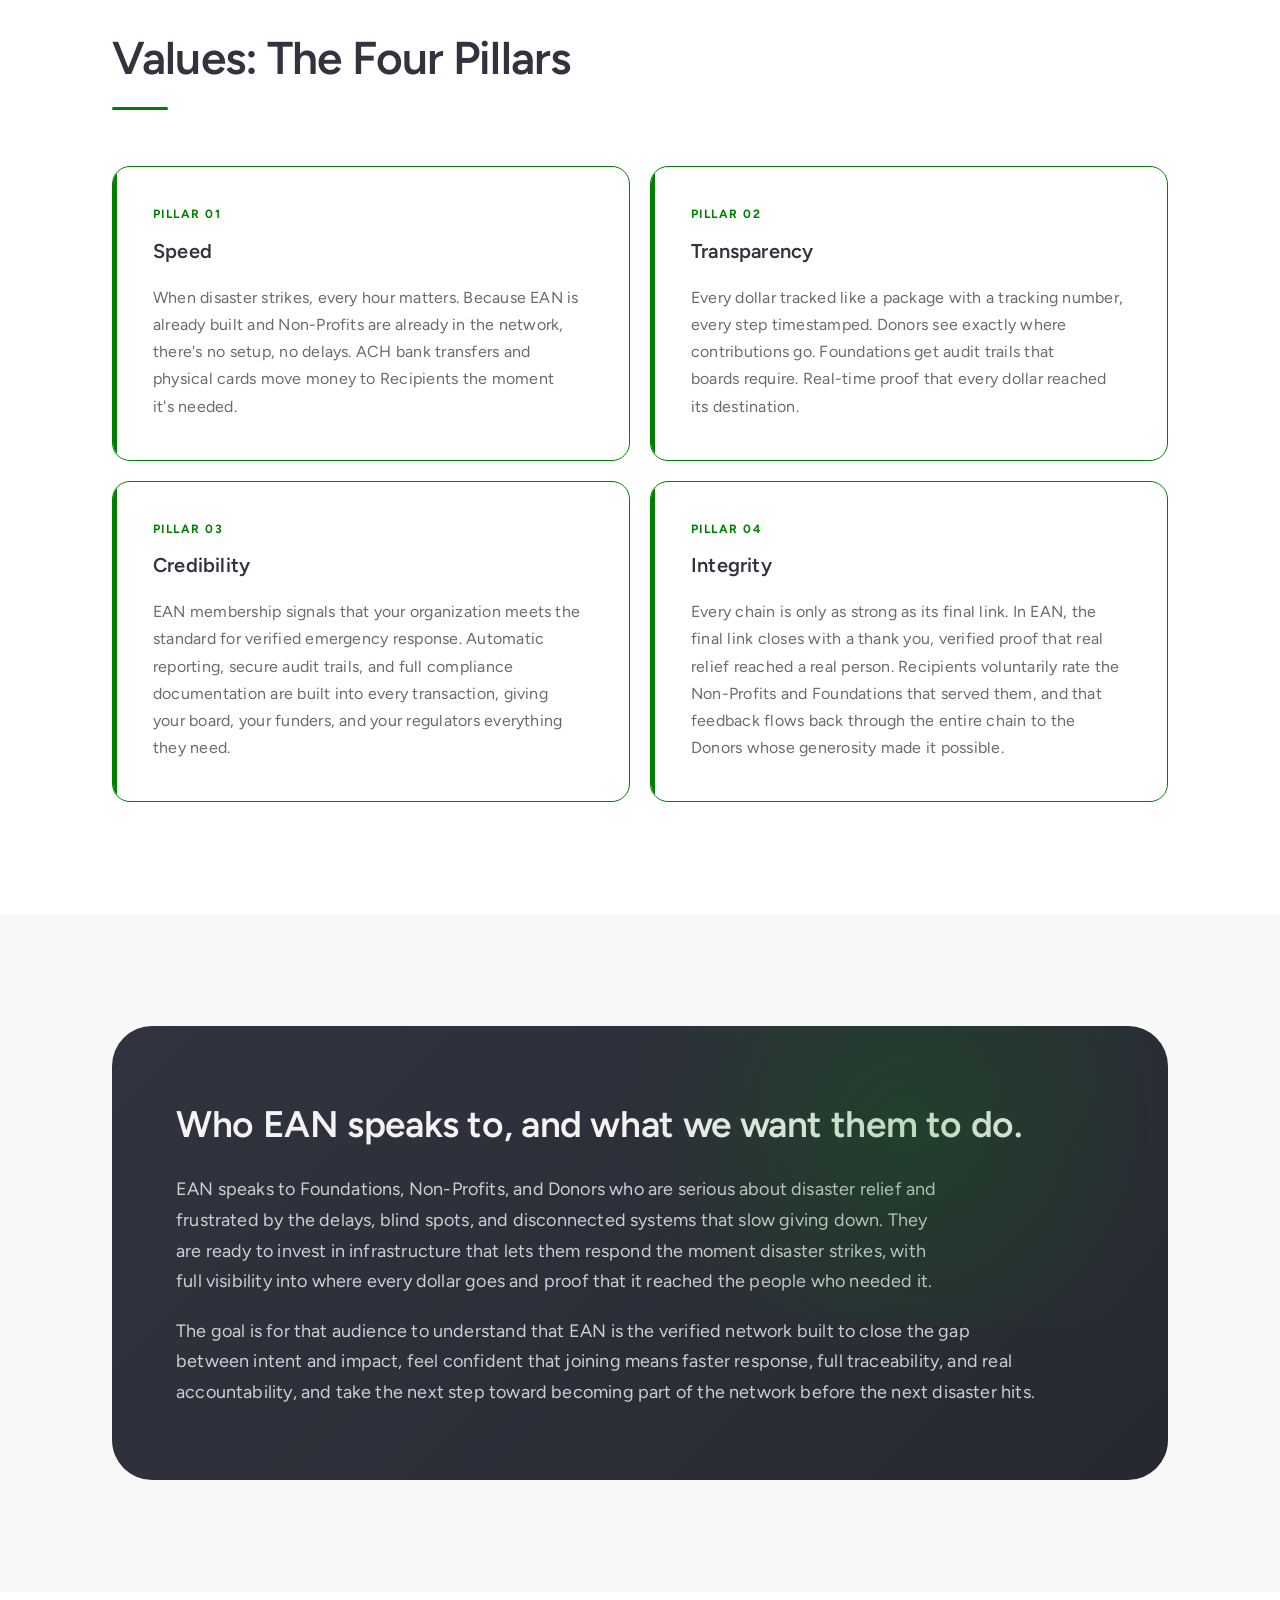
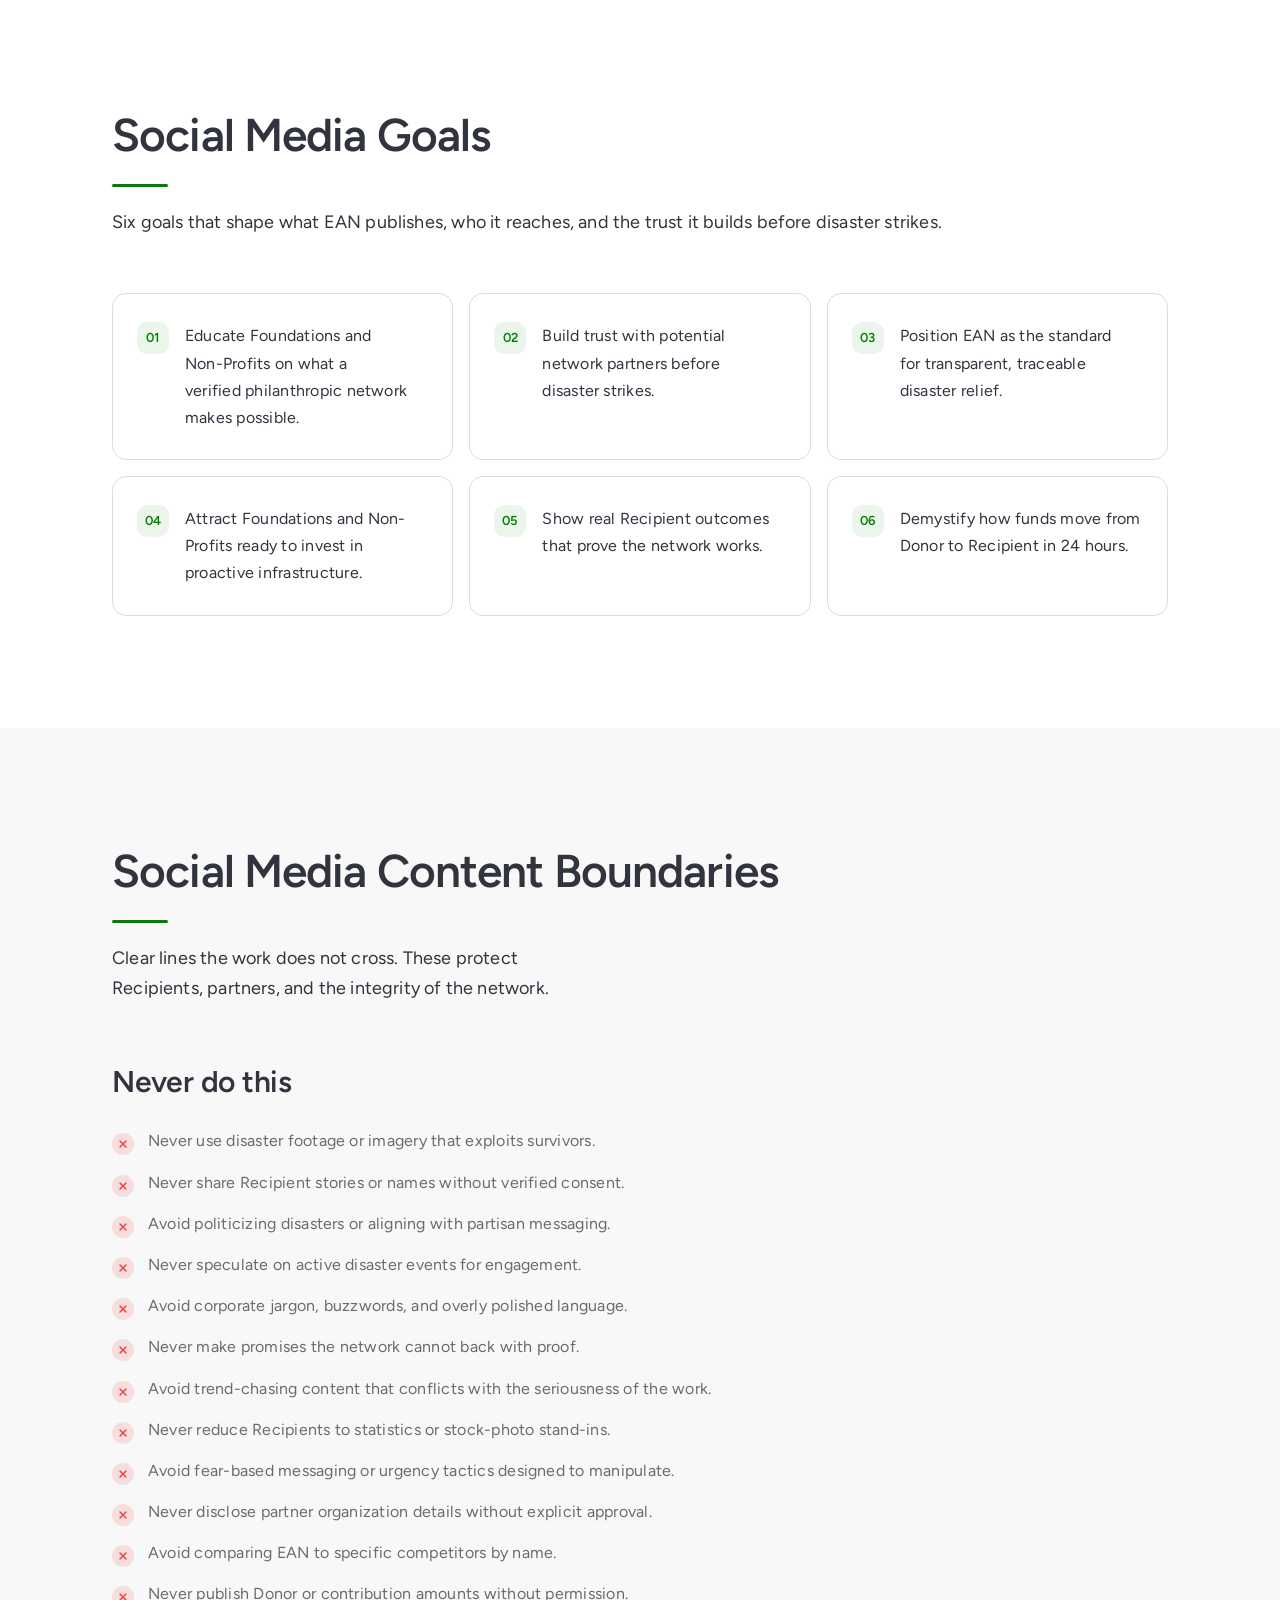
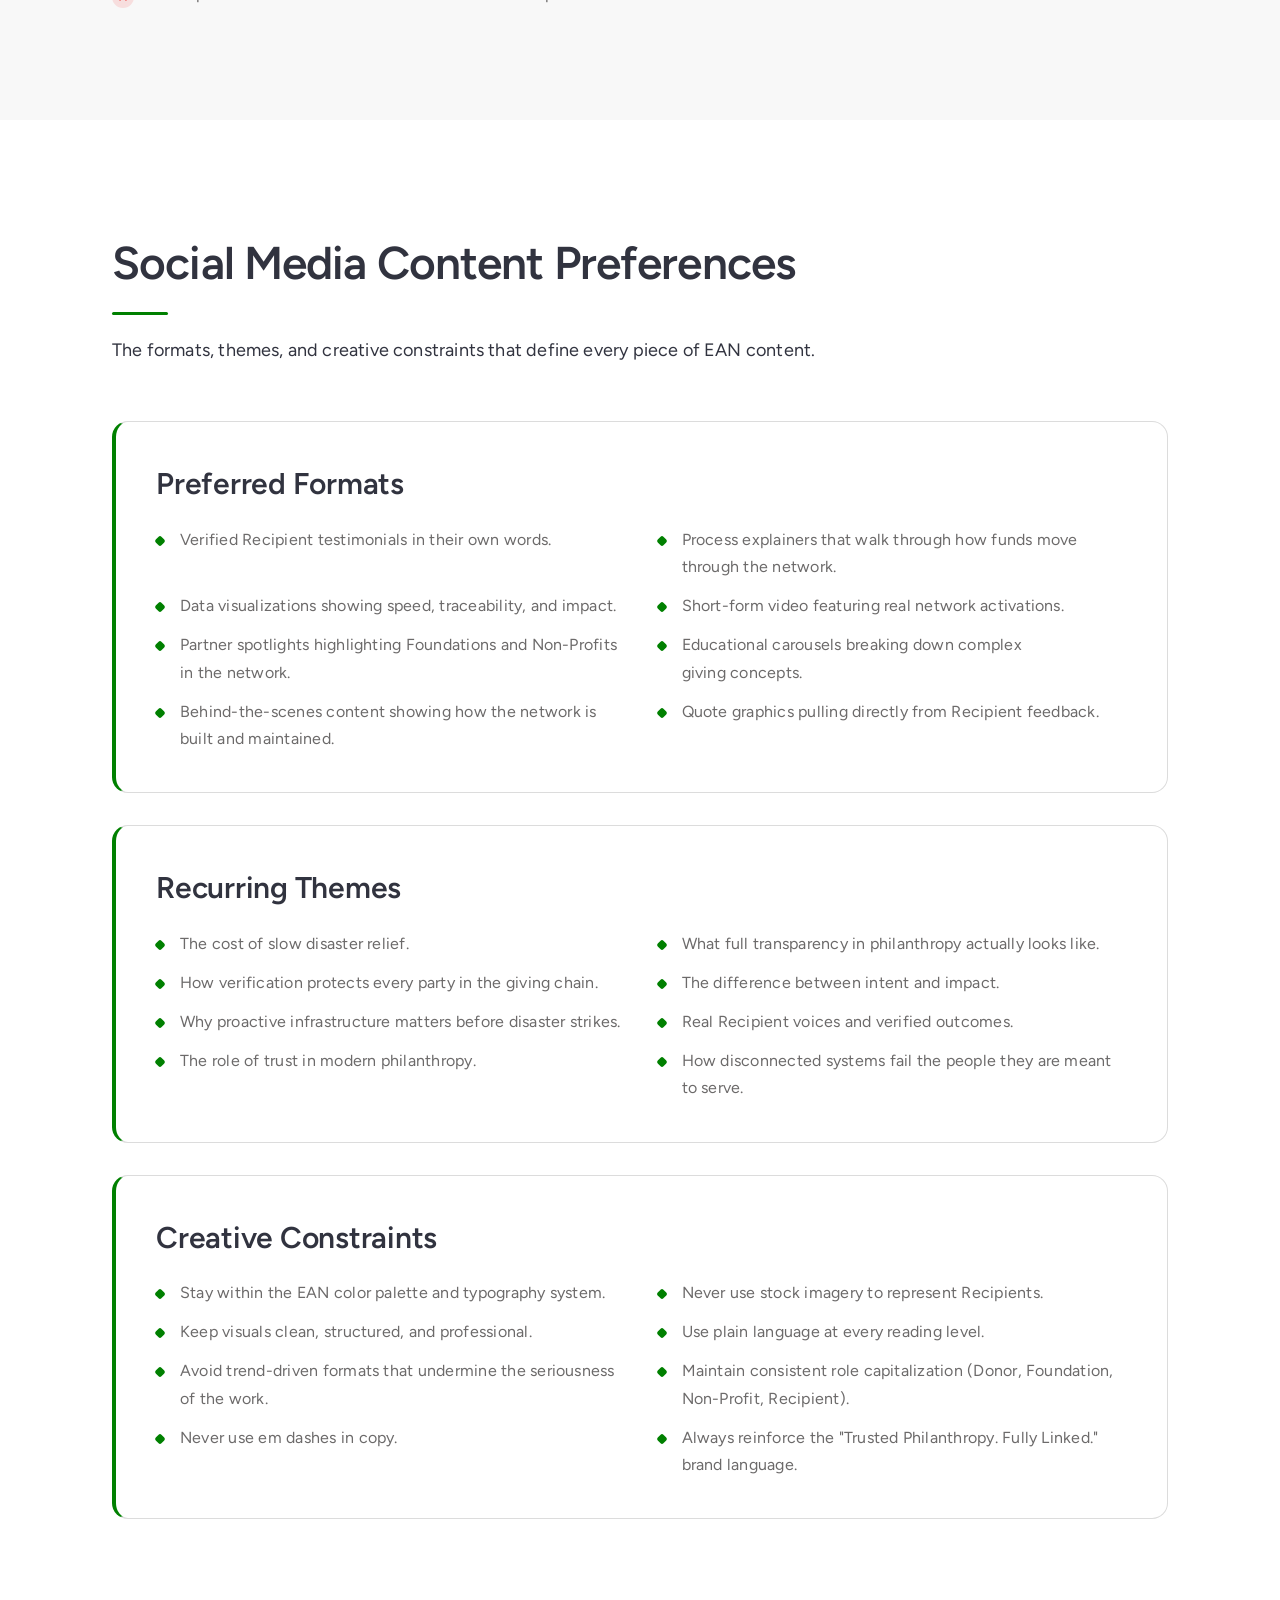
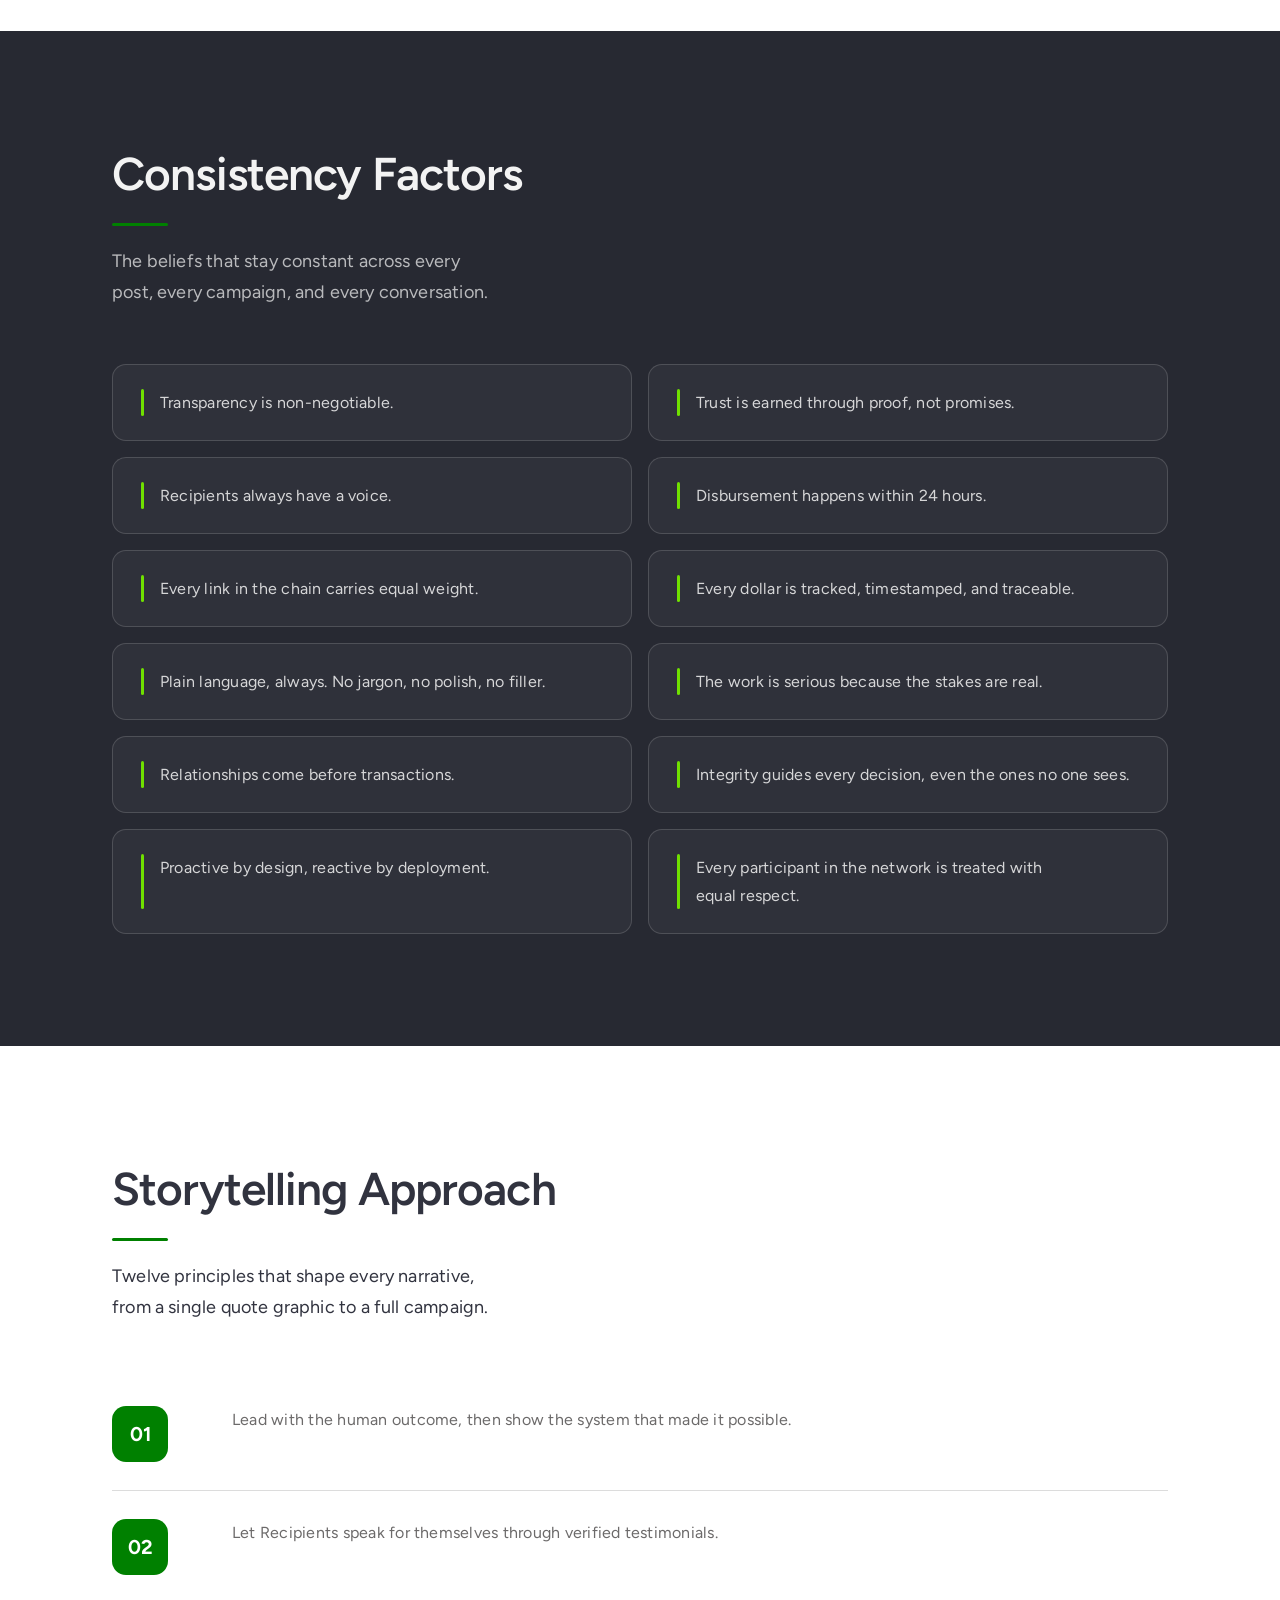
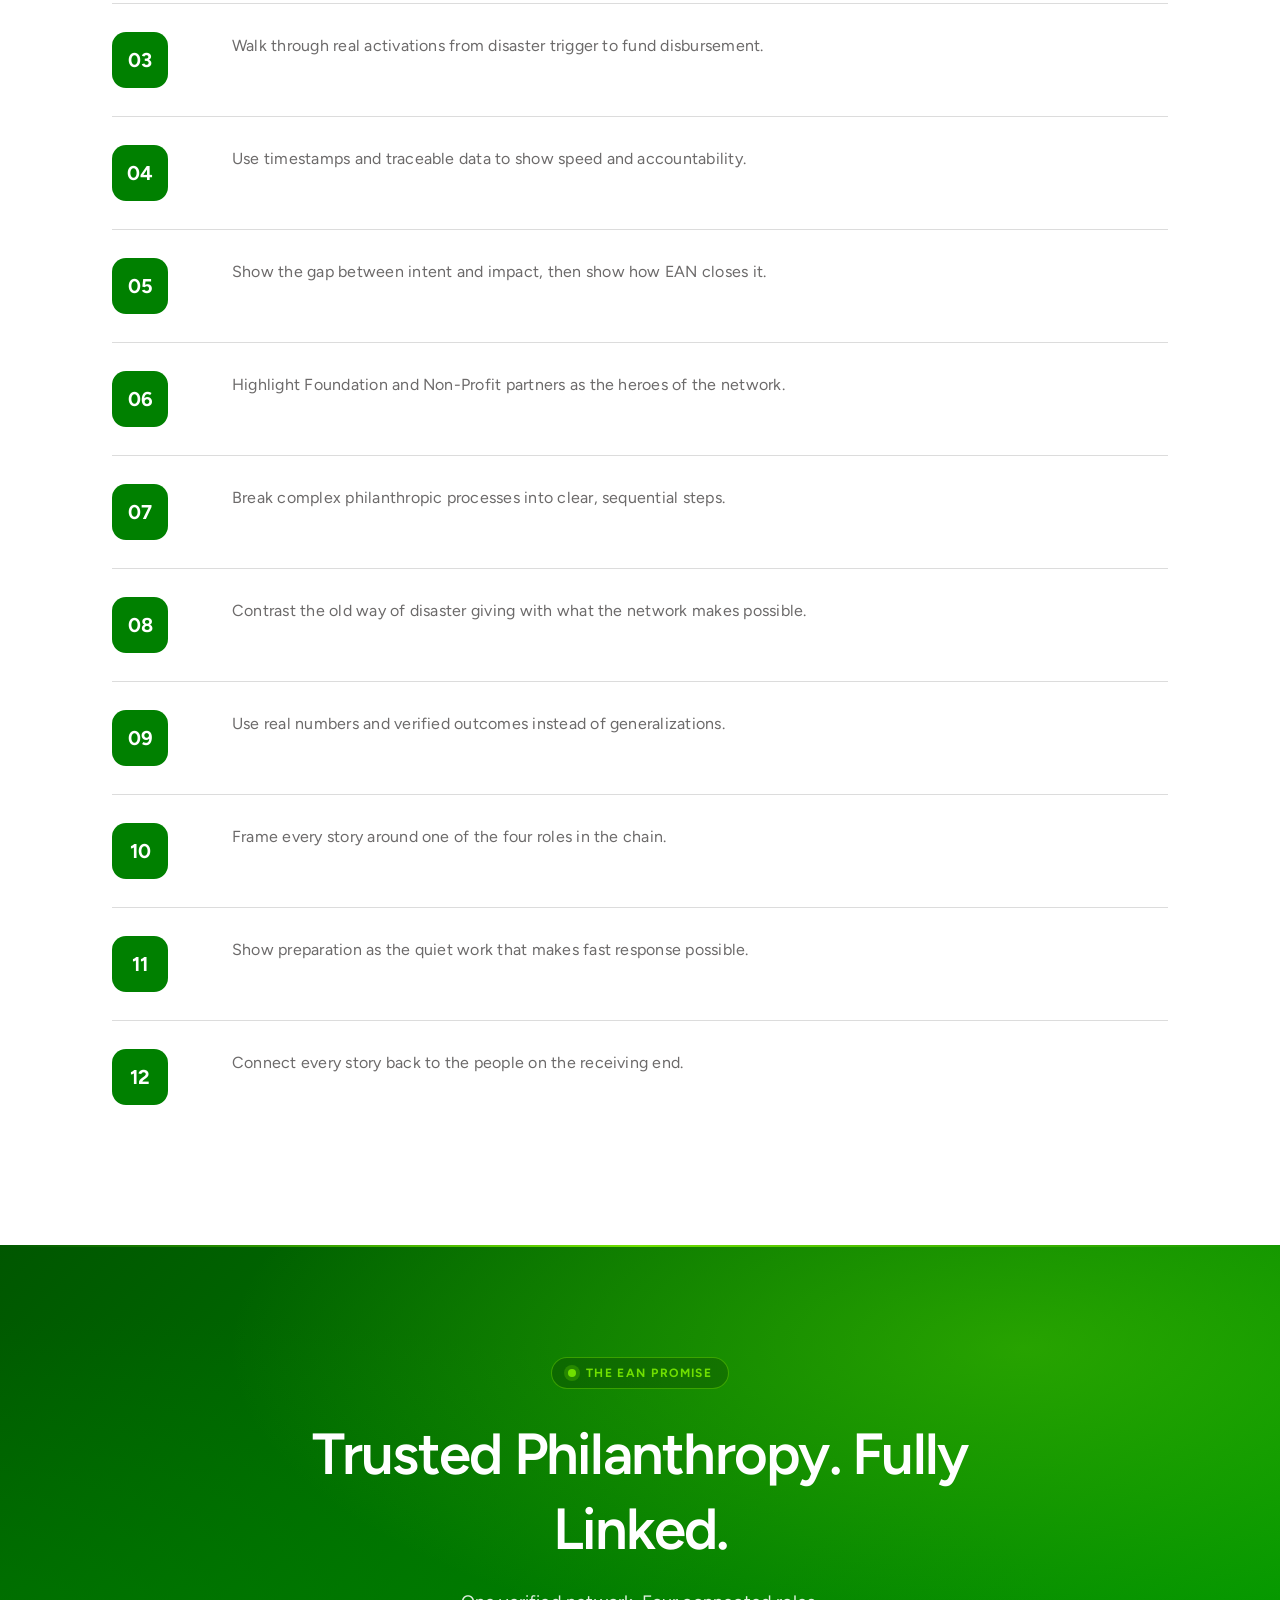
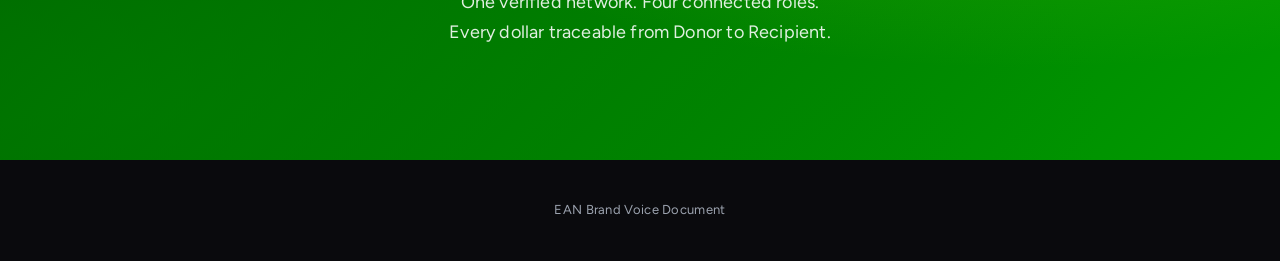
==== commit 9ced11ad: "Trim Social Media Goals to six and prevent lede wrap on desktop Co-Authored-By: Claude Opus 4.6 (1M " ====
--- a/index.html
+++ b/index.html
@@ -88,7 +88,7 @@
   <div class="container">
     <div class="intent-wrap">
       <div class="intent-body">
-        <h3 class="ean-heading-h3">Who EAN speaks to, and what we want them to do.</h3>
+        <h4 class="ean-heading-h4">Who EAN speaks to, and what we want them to do.</h4>
         <p class="ean-body-large">EAN speaks to Foundations, Non-Profits, and Donors who are serious about disaster relief and frustrated by the delays, blind spots, and disconnected systems that slow giving down. They are ready to invest in infrastructure that lets them respond the moment disaster strikes, with full visibility into where every dollar goes and proof that it reached the people who needed it.</p>
         <br/>
         <p class="ean-body-large">The goal is for that audience to understand that EAN is the verified network built to close the gap between intent and impact, feel confident that joining means faster response, full traceability, and real accountability, and take the next step toward becoming part of the network before the next disaster hits.</p>
@@ -102,7 +102,7 @@
   <div class="container">
     <div class="section-header">
       <h3 class="ean-heading-h3">Social Media Goals</h3>
-      <p class="ean-body-large">Twelve goals that shape what EAN publishes, who it reaches, and the trust it builds before disaster strikes.</p>
+      <p class="ean-body-large nowrap-desktop">Six goals that shape what EAN publishes, who it reaches, and the trust it builds before disaster strikes.</p>
     </div>
 
     <div class="goals-grid">
@@ -112,12 +112,6 @@
       <div class="goal-tile"><span class="num ean-body-small-strong">04</span><p class="ean-body">Attract Foundations and Non-Profits ready to invest in proactive infrastructure.</p></div>
       <div class="goal-tile"><span class="num ean-body-small-strong">05</span><p class="ean-body">Show real Recipient outcomes that prove the network works.</p></div>
       <div class="goal-tile"><span class="num ean-body-small-strong">06</span><p class="ean-body">Demystify how funds move from Donor to Recipient in 24 hours.</p></div>
-      <div class="goal-tile"><span class="num ean-body-small-strong">07</span><p class="ean-body">Establish credibility through verified testimonials and traceable results.</p></div>
-      <div class="goal-tile"><span class="num ean-body-small-strong">08</span><p class="ean-body">Reach decision-makers at organizations responsible for disaster response.</p></div>
-      <div class="goal-tile"><span class="num ean-body-small-strong">09</span><p class="ean-body">Demonstrate the cost of delayed relief and the value of being ready.</p></div>
-      <div class="goal-tile"><span class="num ean-body-small-strong">10</span><p class="ean-body">Build a network of partners who recommend EAN to their peers.</p></div>
-      <div class="goal-tile"><span class="num ean-body-small-strong">11</span><p class="ean-body">Keep EAN top of mind for organizations evaluating their disaster response readiness.</p></div>
-      <div class="goal-tile"><span class="num ean-body-small-strong">12</span><p class="ean-body">Grow awareness among Donors who want proof their contributions reach real people.</p></div>
     </div>
   </div>
 </section>
--- a/styles.css
+++ b/styles.css
@@ -189,6 +189,11 @@
     margin-bottom: 56px;
   }
 
+  @media (min-width: 768px) {
+    .section-header:has(.nowrap-desktop) { max-width: none; }
+    .nowrap-desktop { white-space: nowrap; }
+  }
+
   .section-header .ean-heading-uppercase {
     display: inline-block;
     margin-bottom: 16px;
@@ -302,7 +307,7 @@
   /* AUDIENCE INTENT */
   .intent-wrap {
     background: linear-gradient(135deg, var(--ean-dark-accent) 0%, var(--ean-dark-bg) 100%);
-    border-radius: 24px;
+    border-radius: 40px;
     padding: 72px 64px;
     color: var(--ean-white-accent);
     position: relative;
@@ -314,17 +319,16 @@
     position: absolute;
     right: -100px;
     top: -100px;
-    width: 400px;
+    width: 720px;
     height: 400px;
     background: radial-gradient(circle, rgba(0, 128, 0, 0.22), transparent 70%);
   }
 
   .intent-wrap .intent-body {
     position: relative;
-    max-width: 64ch;
-  }
-
-  .intent-wrap h3 { color: var(--ean-white-accent); margin-bottom: 24px; }
+  }
+
+  .intent-wrap h4 { color: var(--ean-white-accent); padding-bottom: 24px; }
   .intent-wrap p { color: rgba(243, 243, 243, 0.82); }
 
   /* TWO COLUMN LISTS */
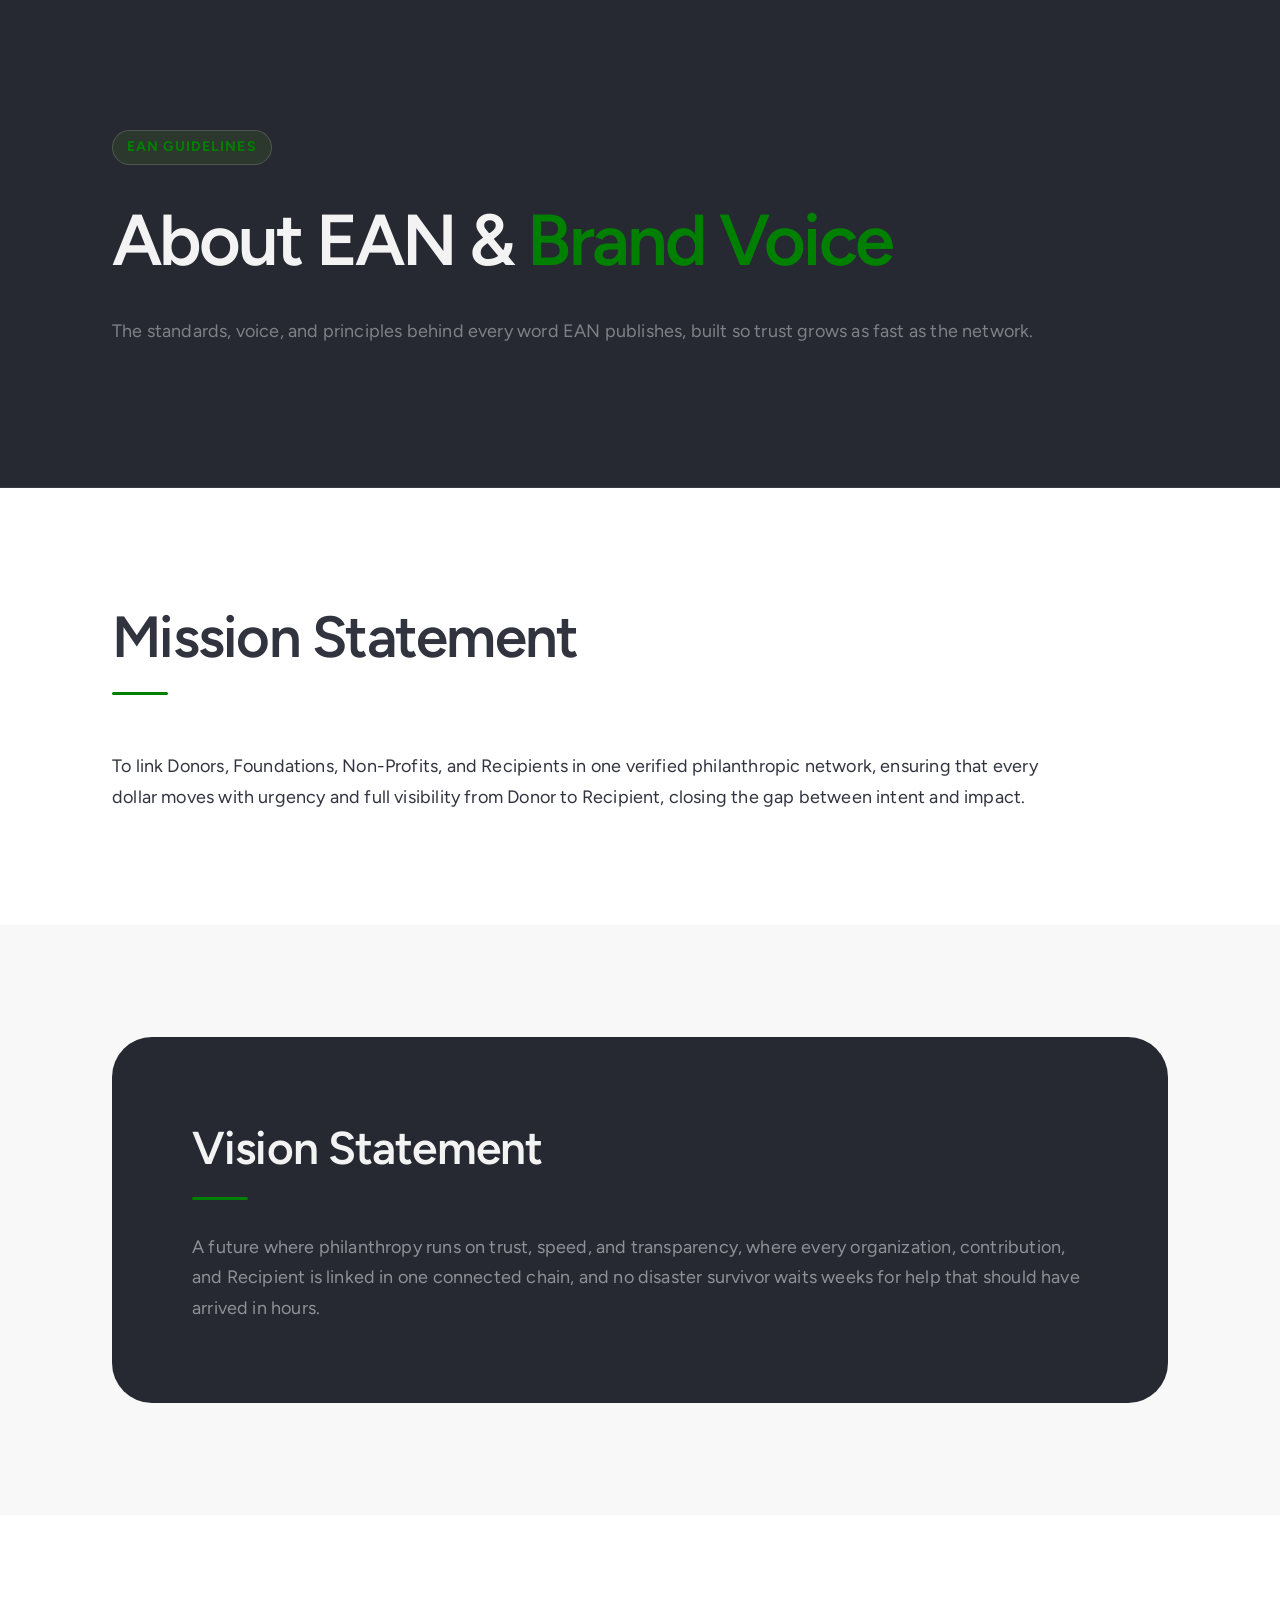
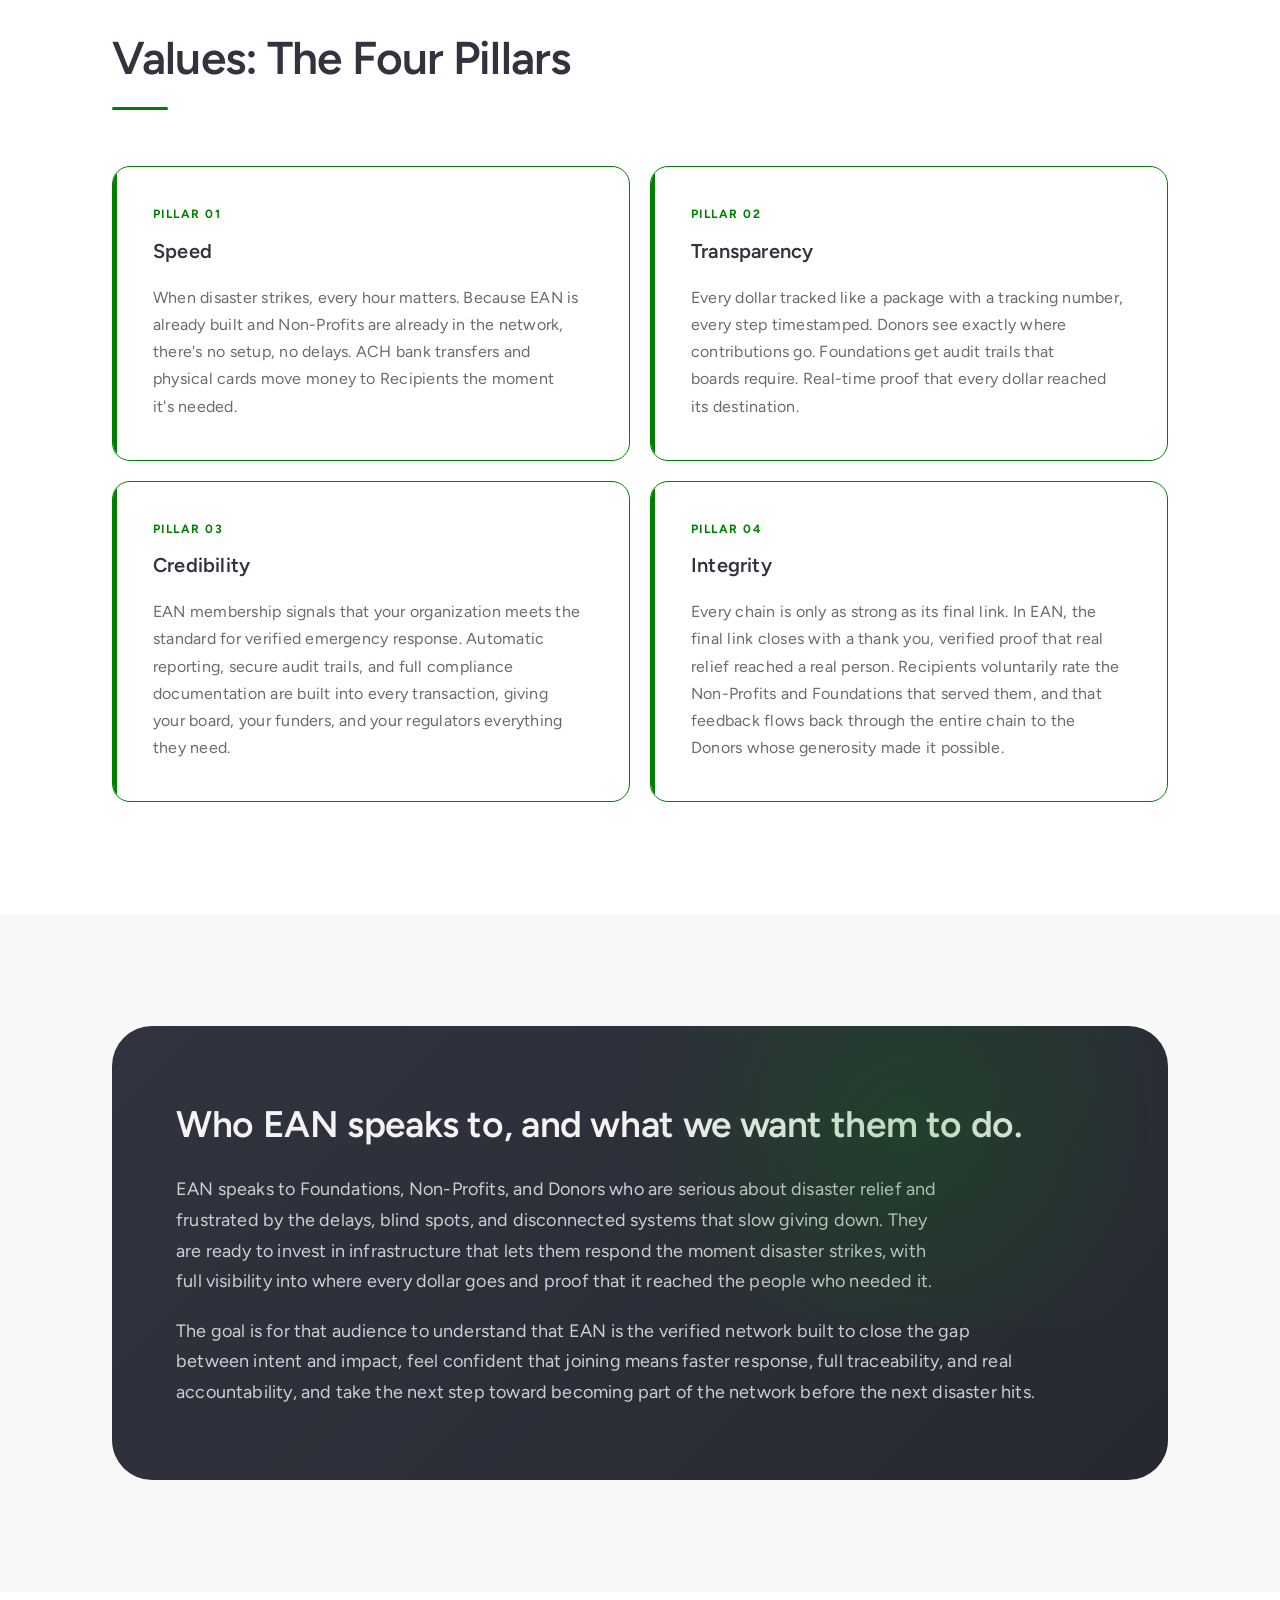
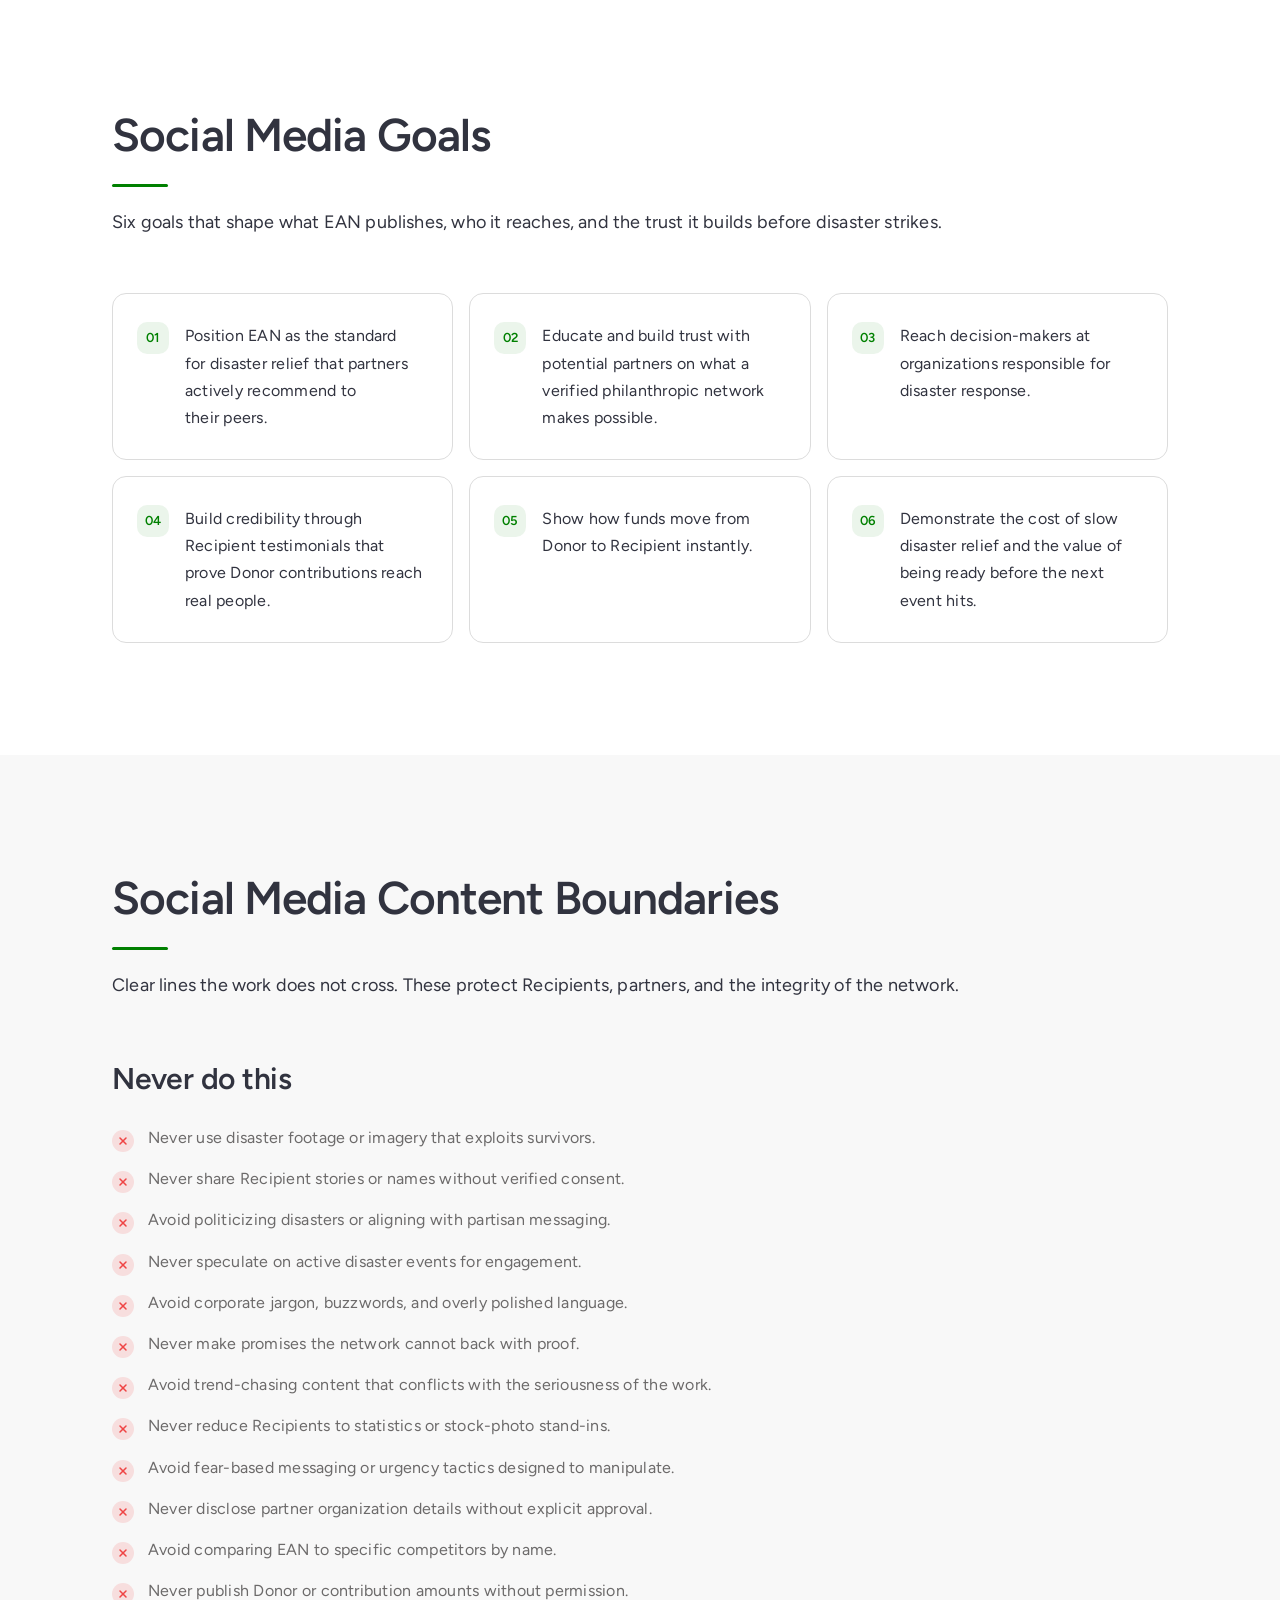
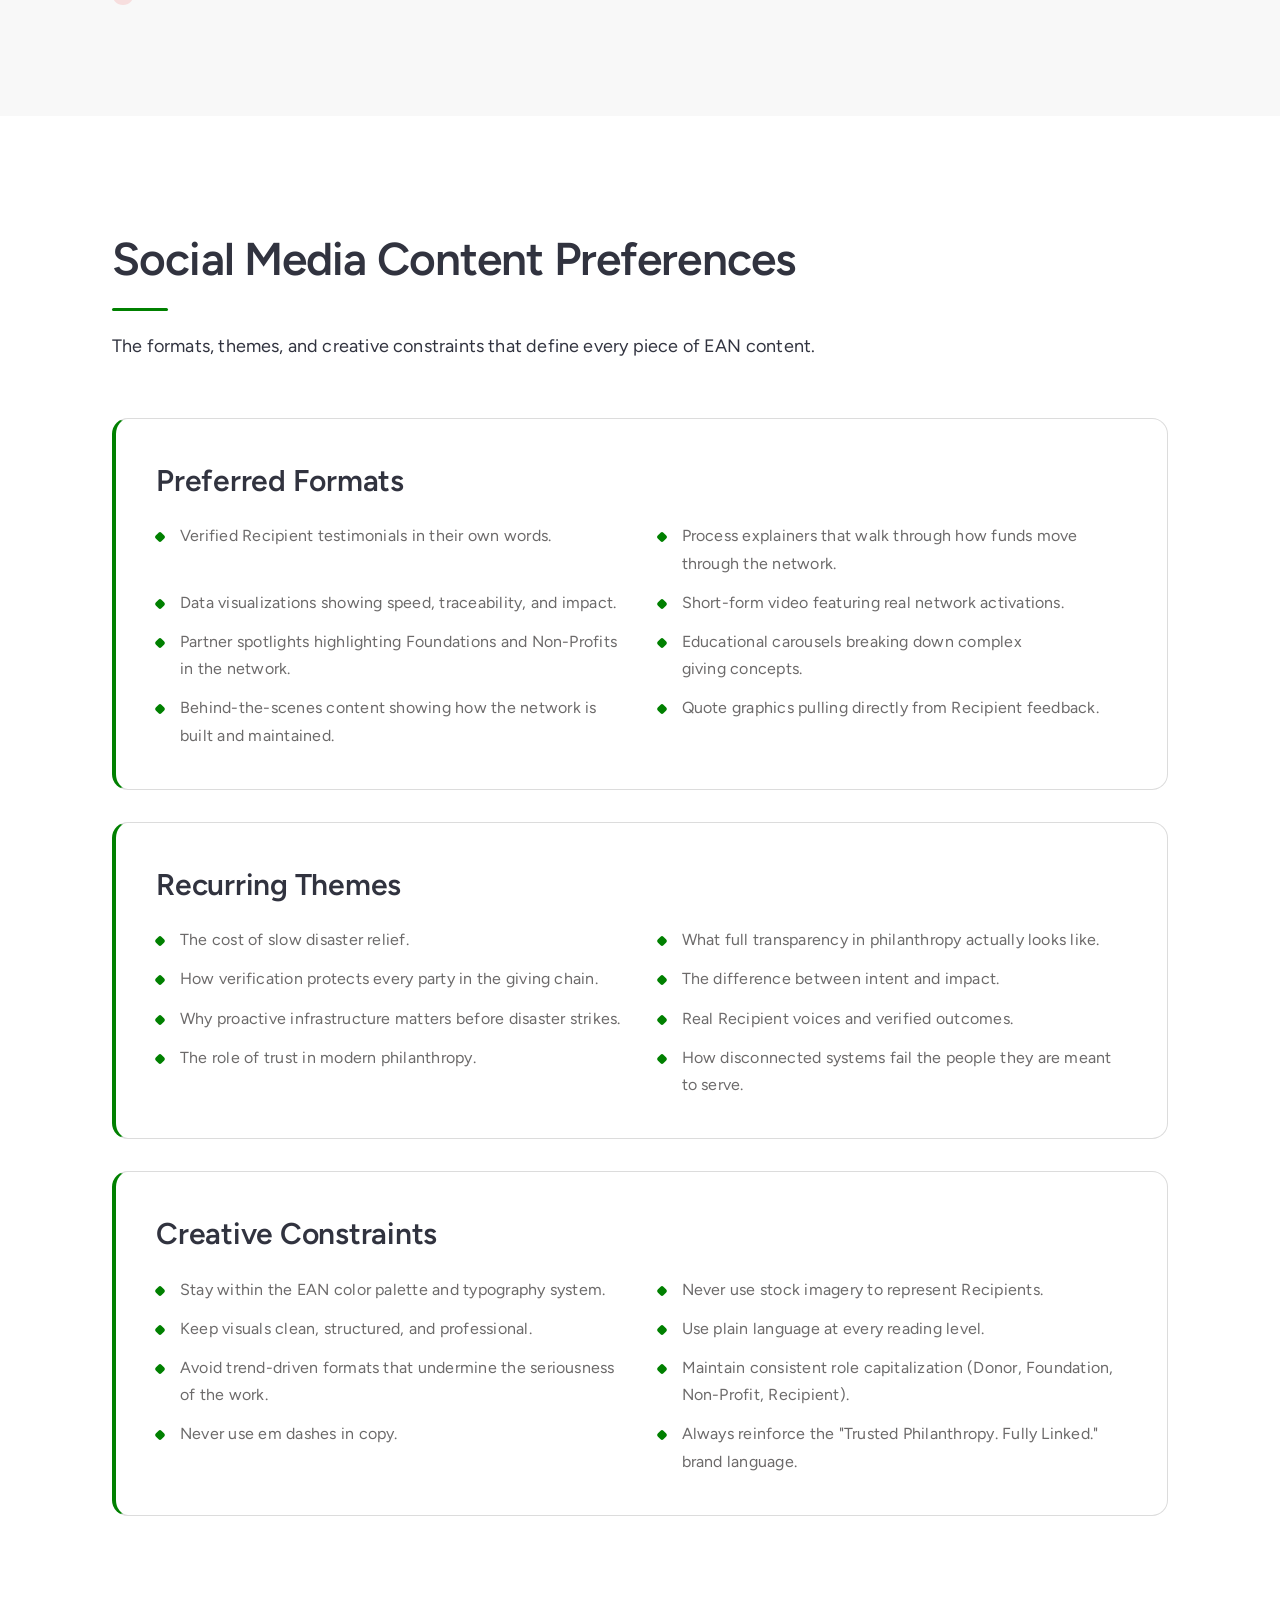
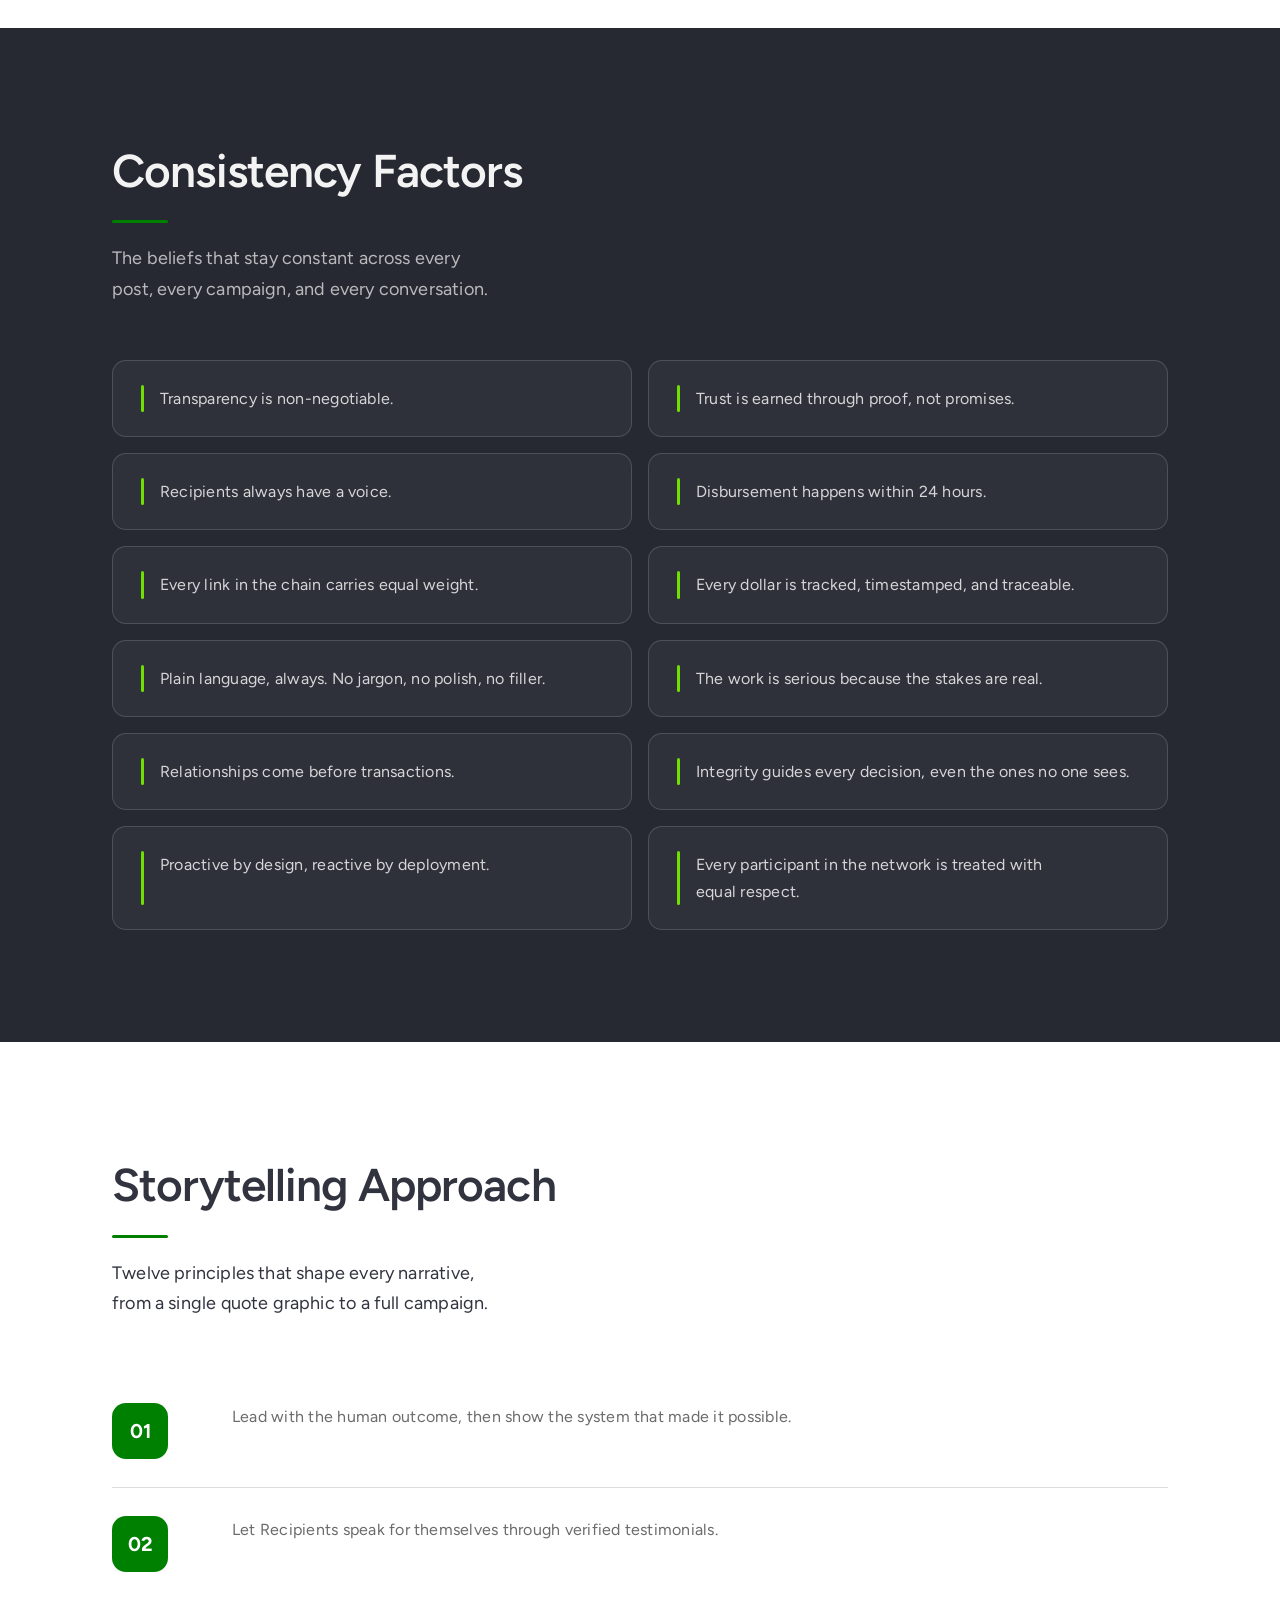
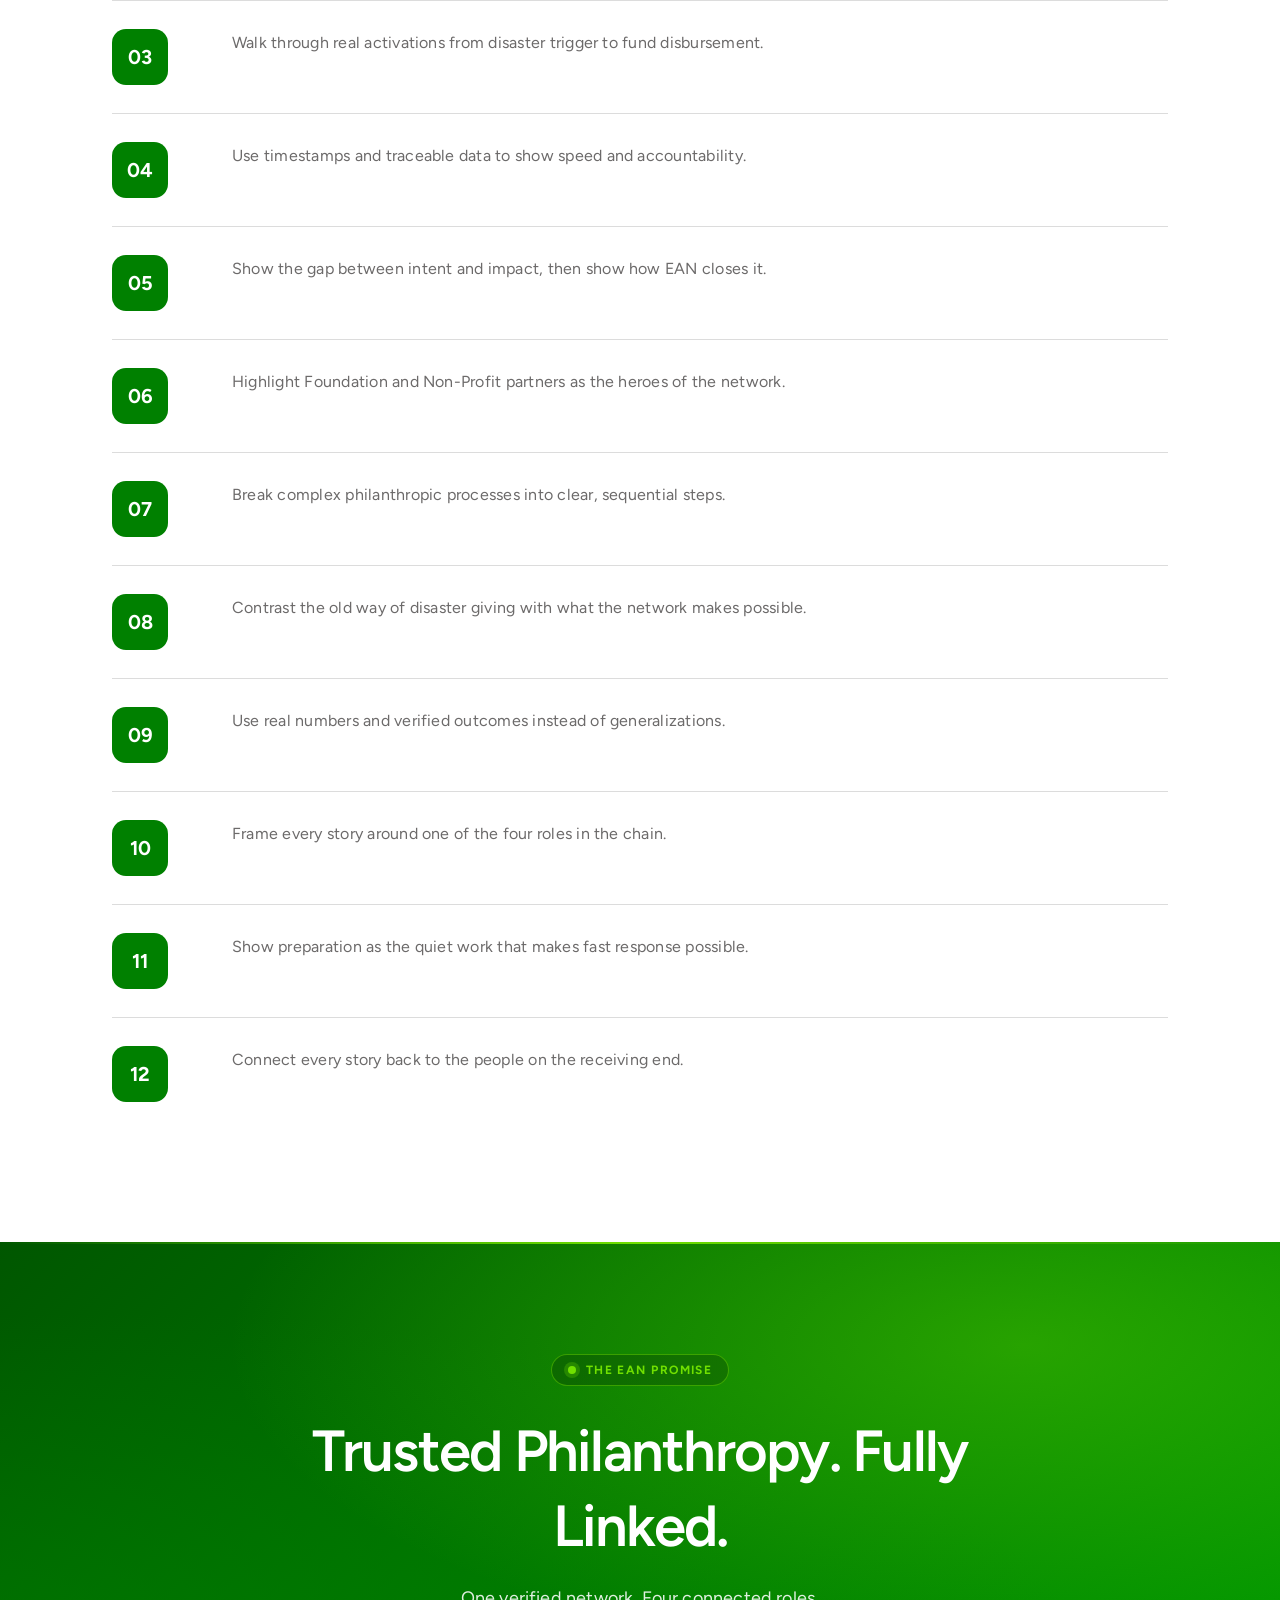
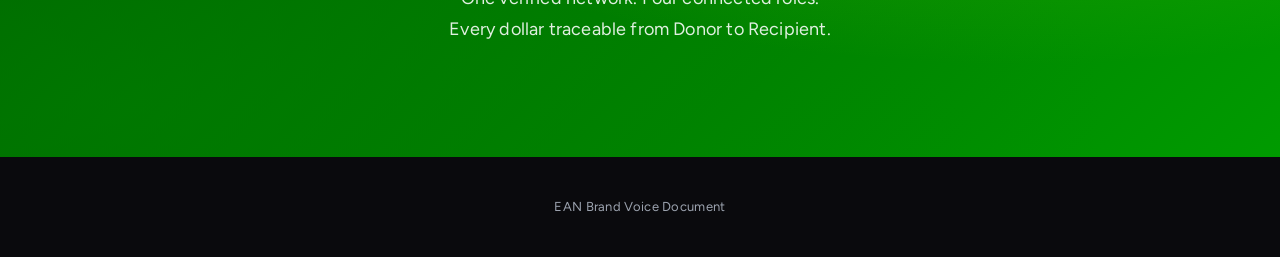
==== commit 7cb5f174: "Refresh Social Goals copy and prevent Boundaries lede wrap on desktop Co-Authored-By: Claude Opus 4." ====
--- a/index.html
+++ b/index.html
@@ -106,12 +106,12 @@
     </div>
 
     <div class="goals-grid">
-      <div class="goal-tile"><span class="num ean-body-small-strong">01</span><p class="ean-body">Educate Foundations and Non-Profits on what a verified philanthropic network makes possible.</p></div>
-      <div class="goal-tile"><span class="num ean-body-small-strong">02</span><p class="ean-body">Build trust with potential network partners before disaster strikes.</p></div>
-      <div class="goal-tile"><span class="num ean-body-small-strong">03</span><p class="ean-body">Position EAN as the standard for transparent, traceable disaster relief.</p></div>
-      <div class="goal-tile"><span class="num ean-body-small-strong">04</span><p class="ean-body">Attract Foundations and Non-Profits ready to invest in proactive infrastructure.</p></div>
-      <div class="goal-tile"><span class="num ean-body-small-strong">05</span><p class="ean-body">Show real Recipient outcomes that prove the network works.</p></div>
-      <div class="goal-tile"><span class="num ean-body-small-strong">06</span><p class="ean-body">Demystify how funds move from Donor to Recipient in 24 hours.</p></div>
+      <div class="goal-tile"><span class="num ean-body-small-strong">01</span><p class="ean-body">Position EAN as the standard for disaster relief that partners actively recommend to their peers.</p></div>
+      <div class="goal-tile"><span class="num ean-body-small-strong">02</span><p class="ean-body">Educate and build trust with potential partners on what a verified philanthropic network makes possible.</p></div>
+      <div class="goal-tile"><span class="num ean-body-small-strong">03</span><p class="ean-body">Reach decision-makers at organizations responsible for disaster response.</p></div>
+      <div class="goal-tile"><span class="num ean-body-small-strong">04</span><p class="ean-body">Build credibility through Recipient testimonials that prove Donor contributions reach real people.</p></div>
+      <div class="goal-tile"><span class="num ean-body-small-strong">05</span><p class="ean-body">Show how funds move from Donor to Recipient instantly.</p></div>
+      <div class="goal-tile"><span class="num ean-body-small-strong">06</span><p class="ean-body">Demonstrate the cost of slow disaster relief and the value of being ready before the next event hits.</p></div>
     </div>
   </div>
 </section>
@@ -121,7 +121,7 @@
   <div class="container">
     <div class="section-header">
       <h3 class="ean-heading-h3">Social Media Content Boundaries</h3>
-      <p class="ean-body-large">Clear lines the work does not cross. These protect Recipients, partners, and the integrity of the network.</p>
+      <p class="ean-body-large nowrap-desktop">Clear lines the work does not cross. These protect Recipients, partners, and the integrity of the network.</p>
     </div>
 
     <div class="col-card">
--- a/styles.css
+++ b/styles.css
@@ -392,6 +392,7 @@
   .goals-grid {
     display: grid;
     grid-template-columns: repeat(3, 1fr);
+    grid-auto-rows: 1fr;
     gap: 16px;
   }
 
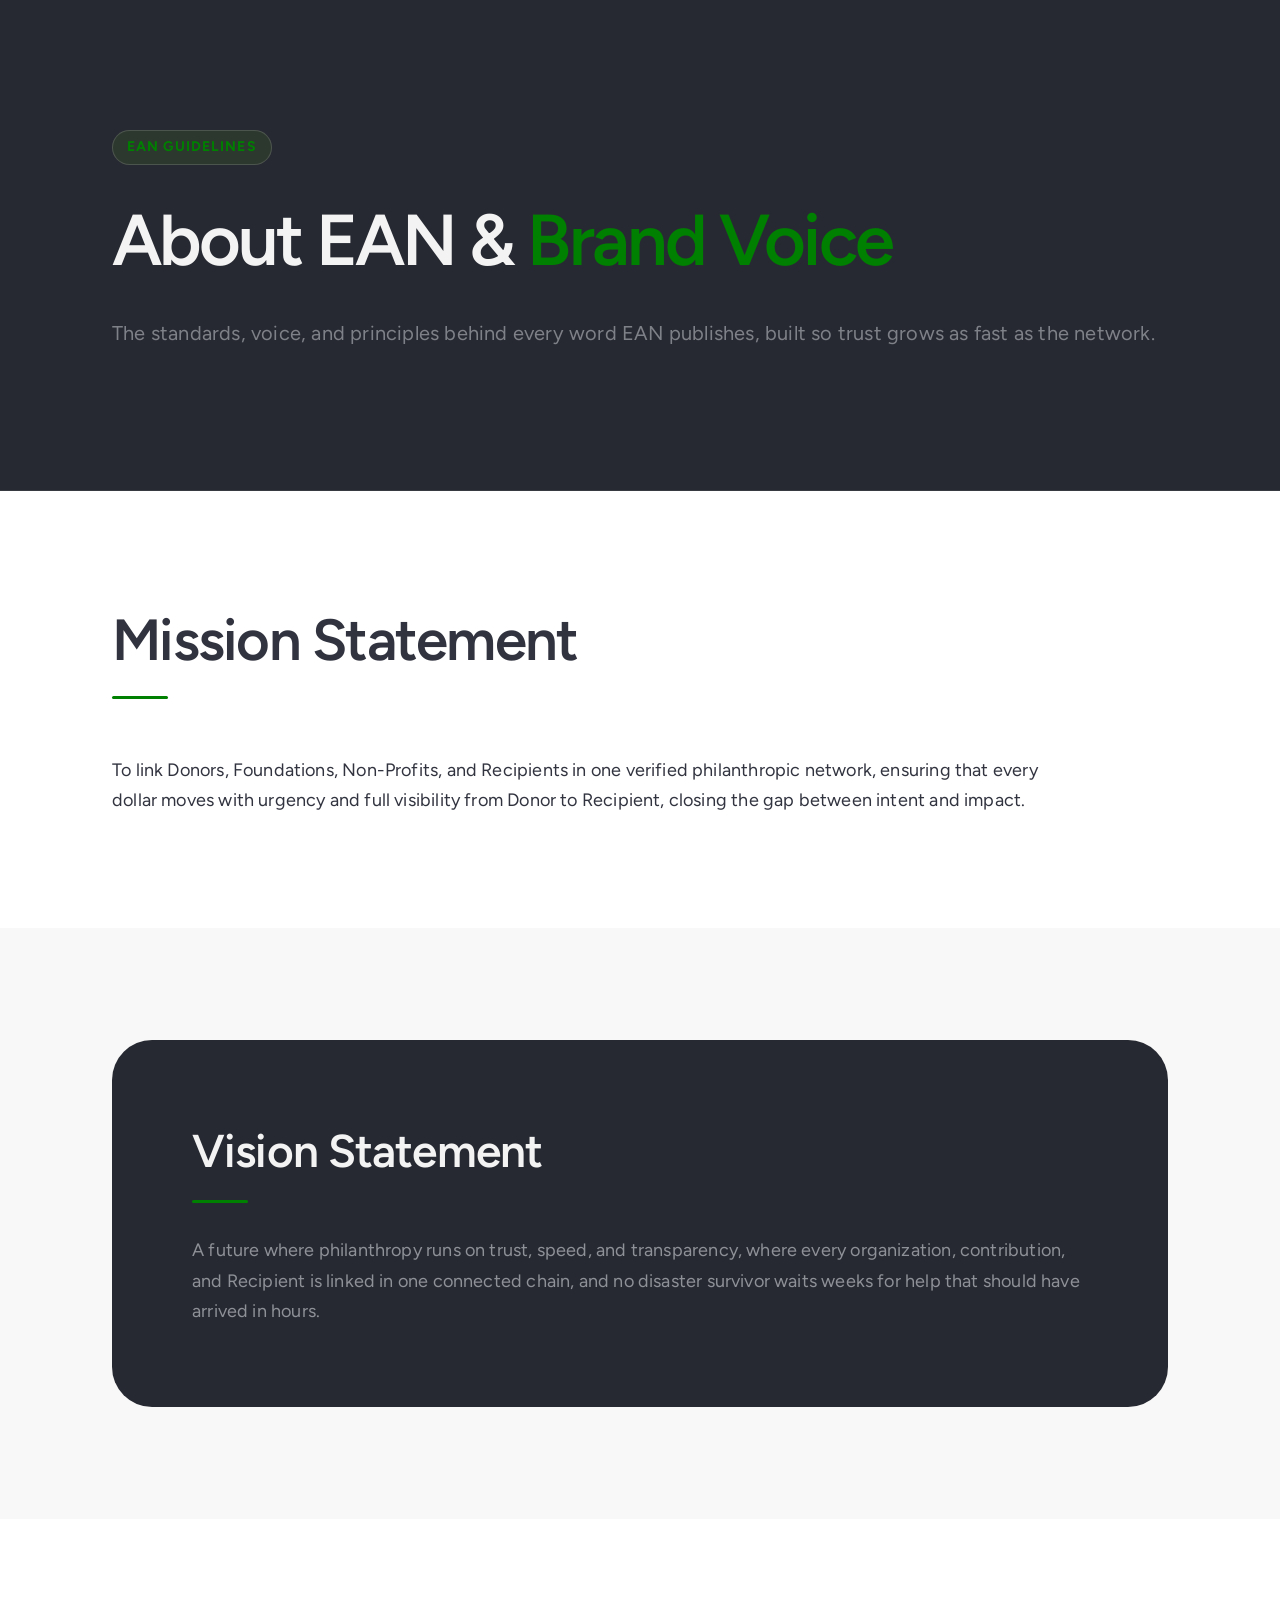
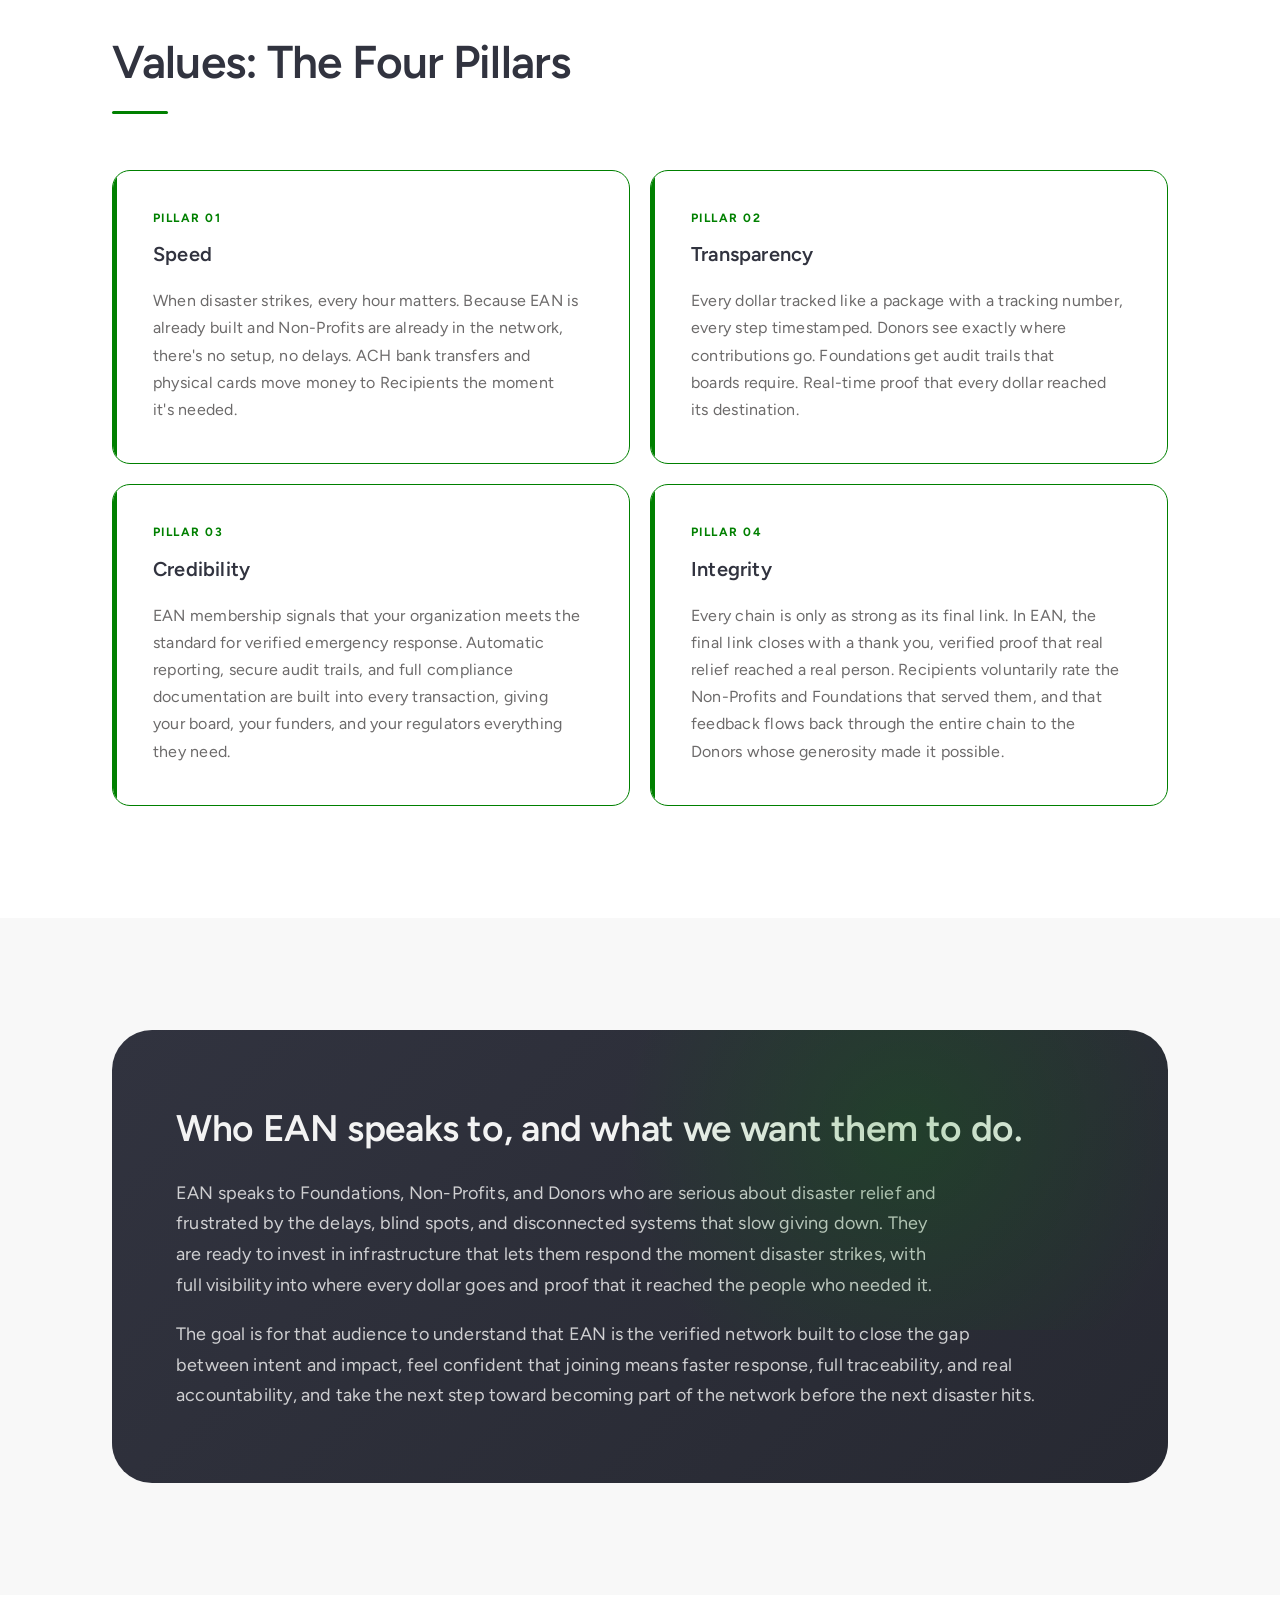
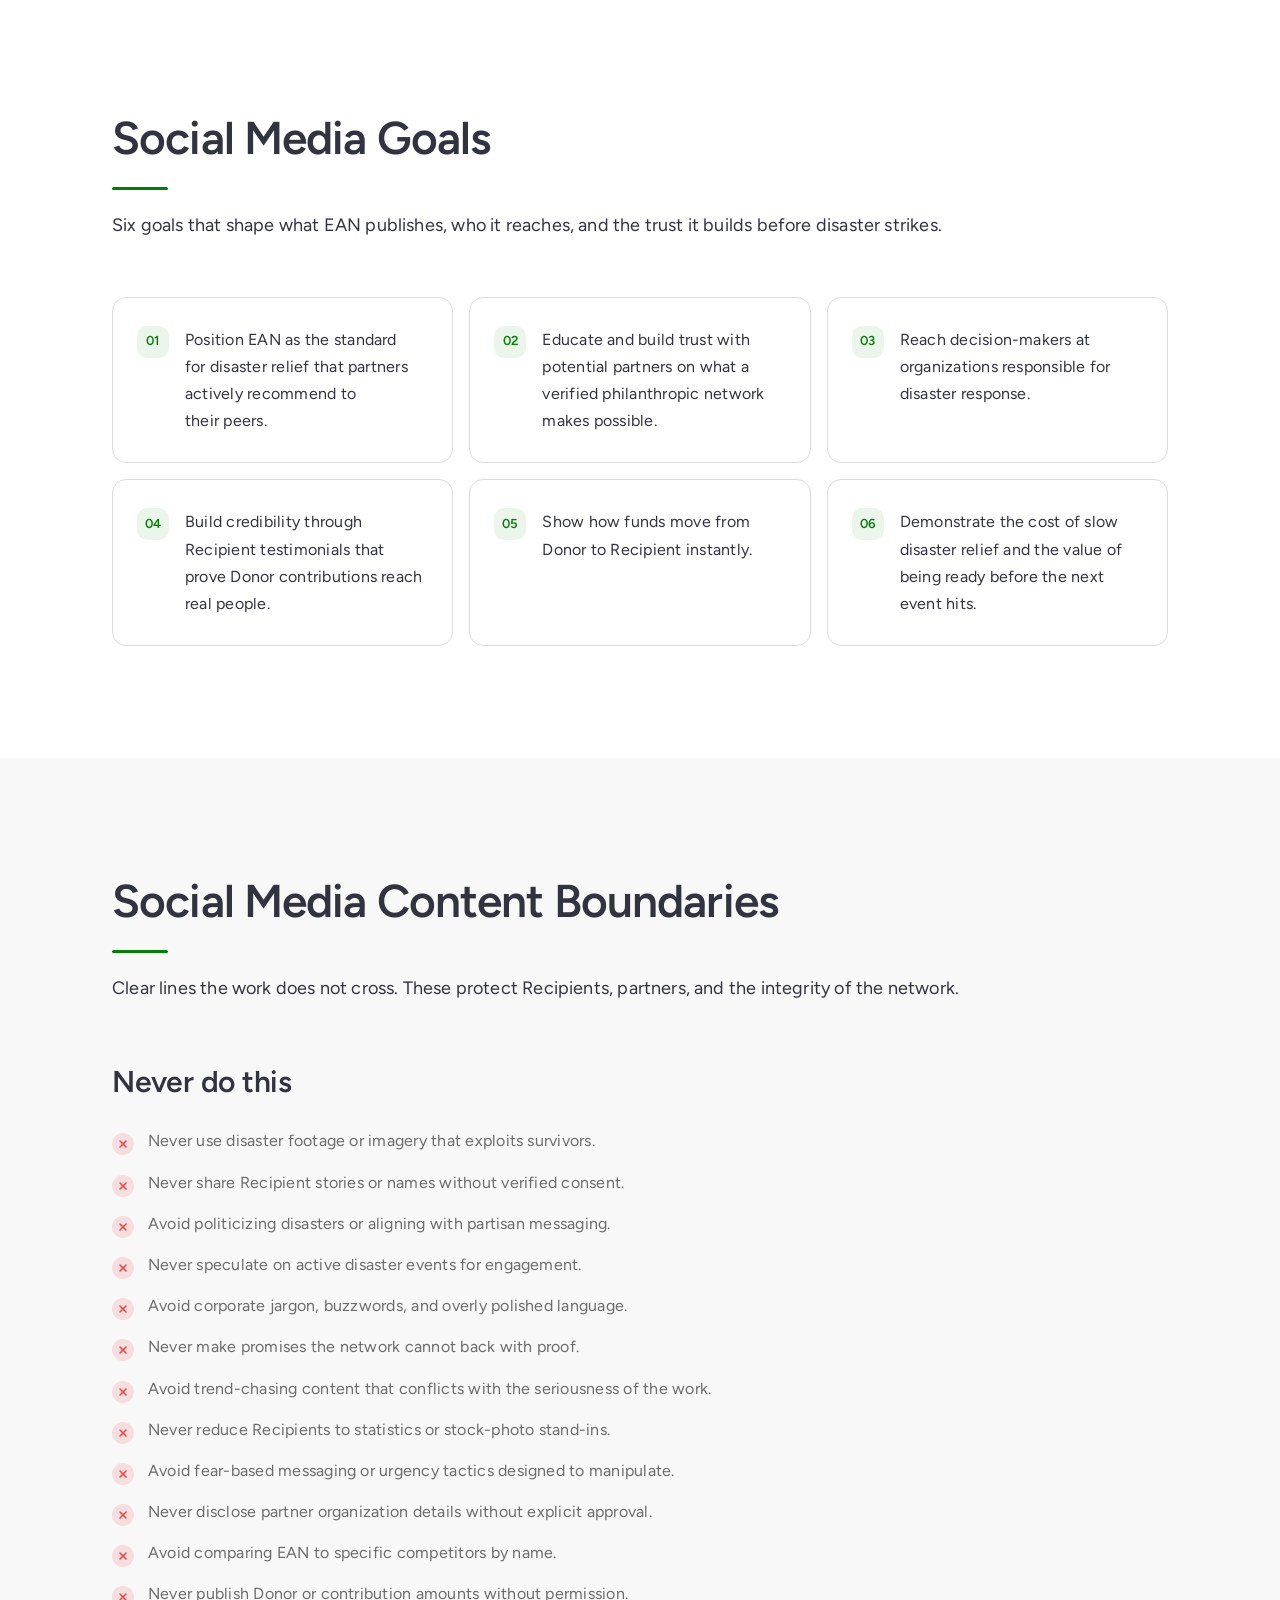
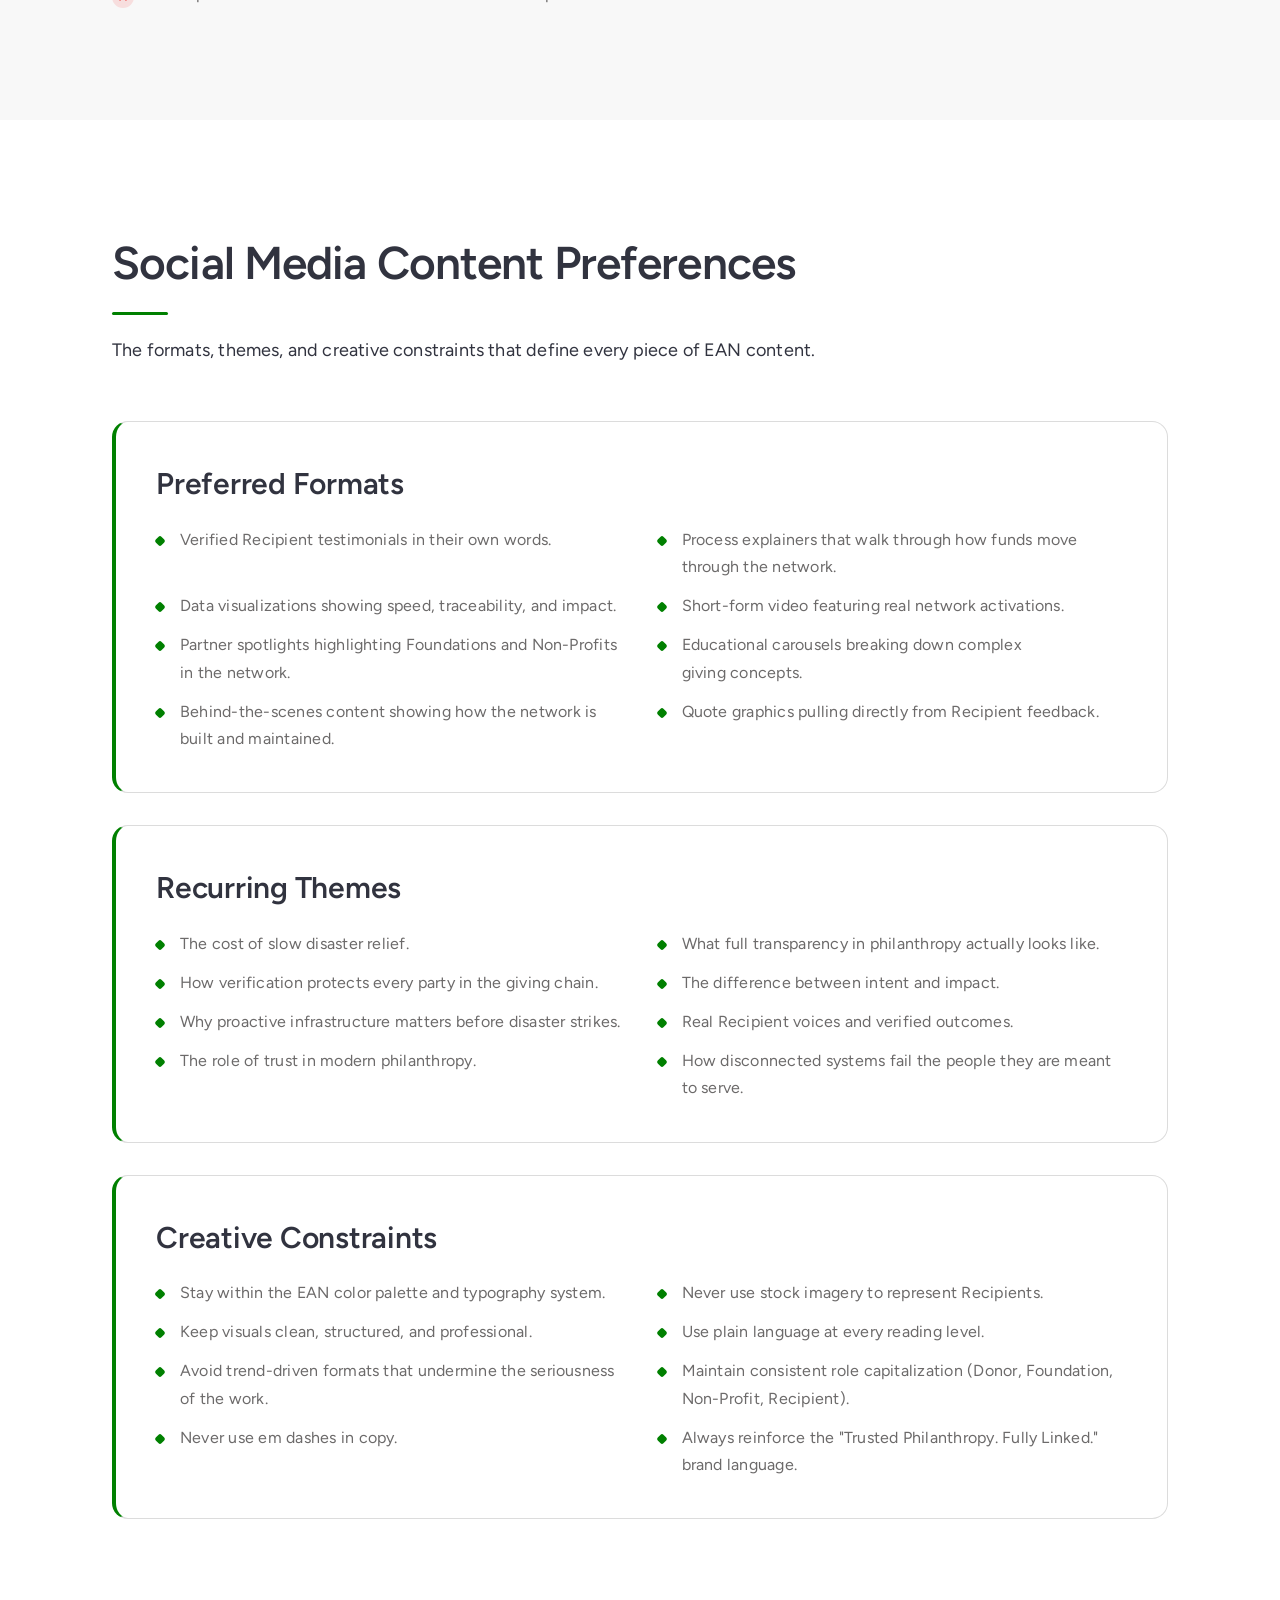
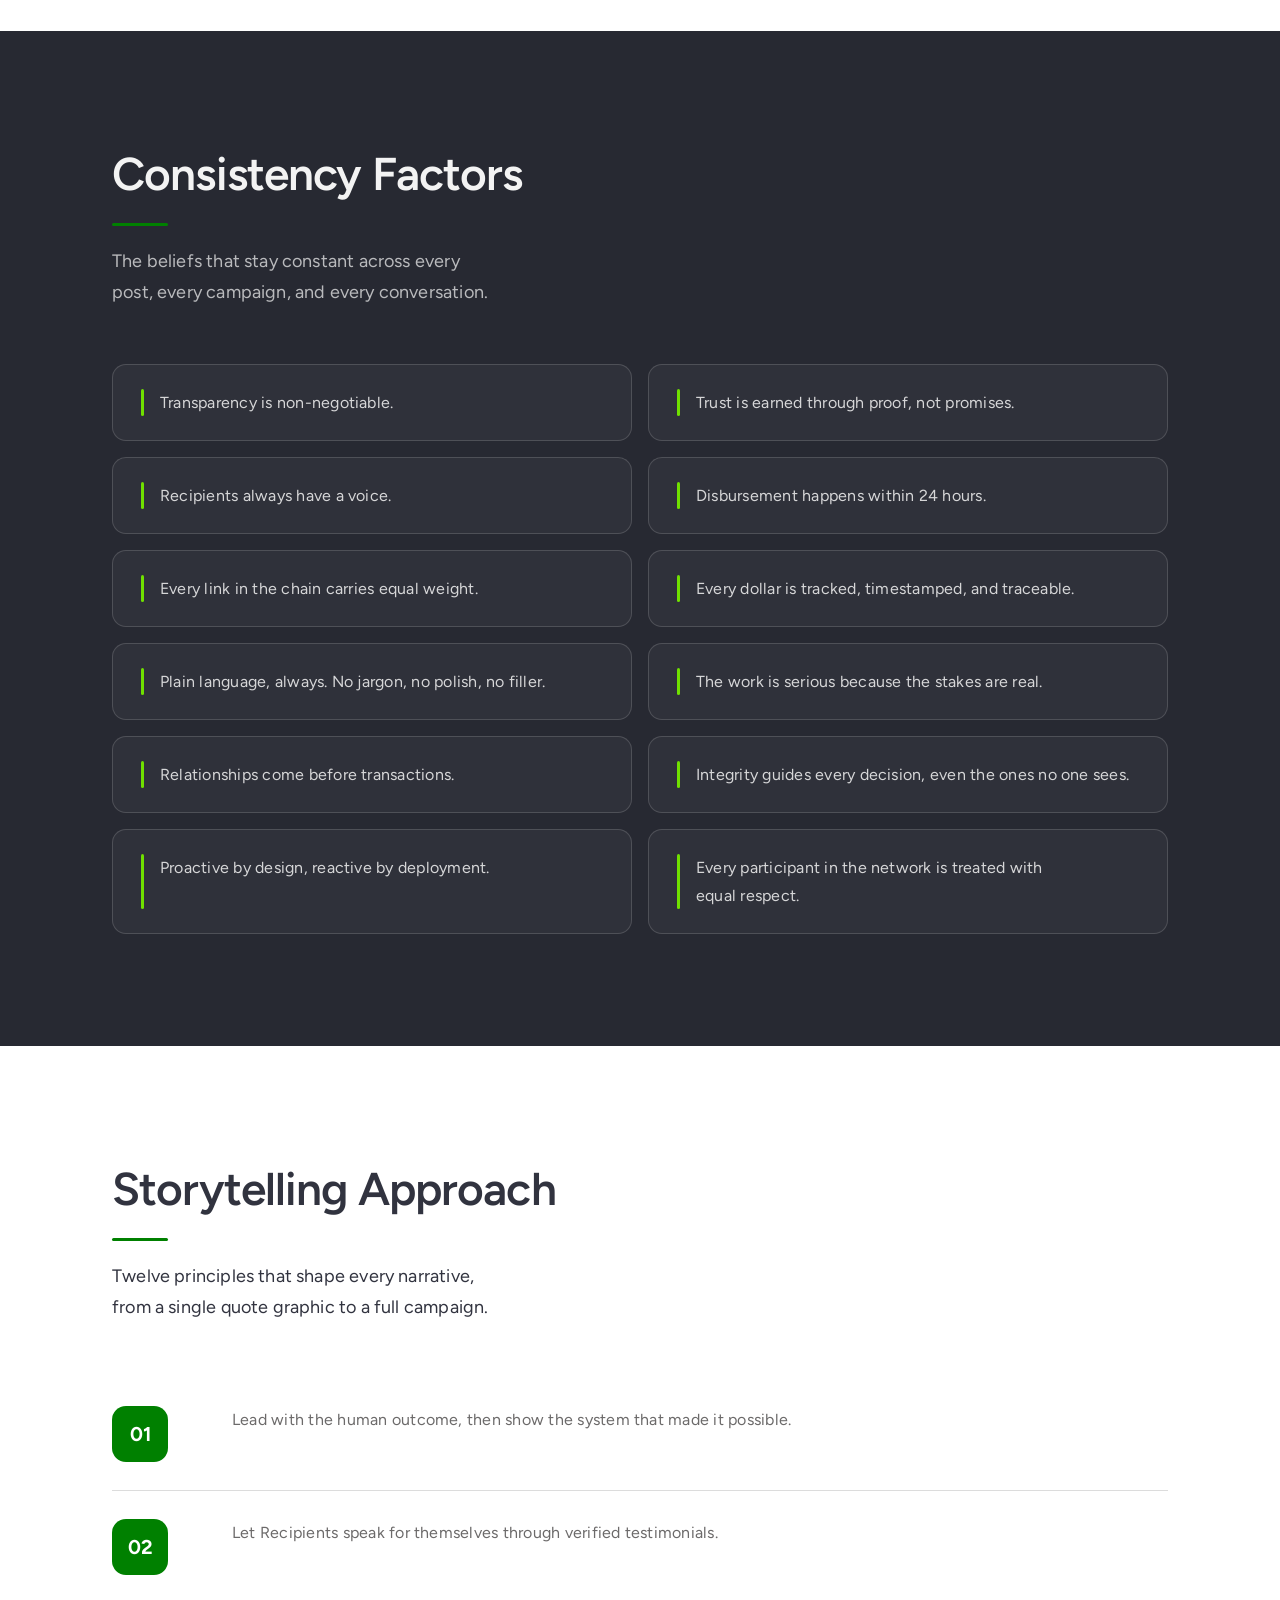
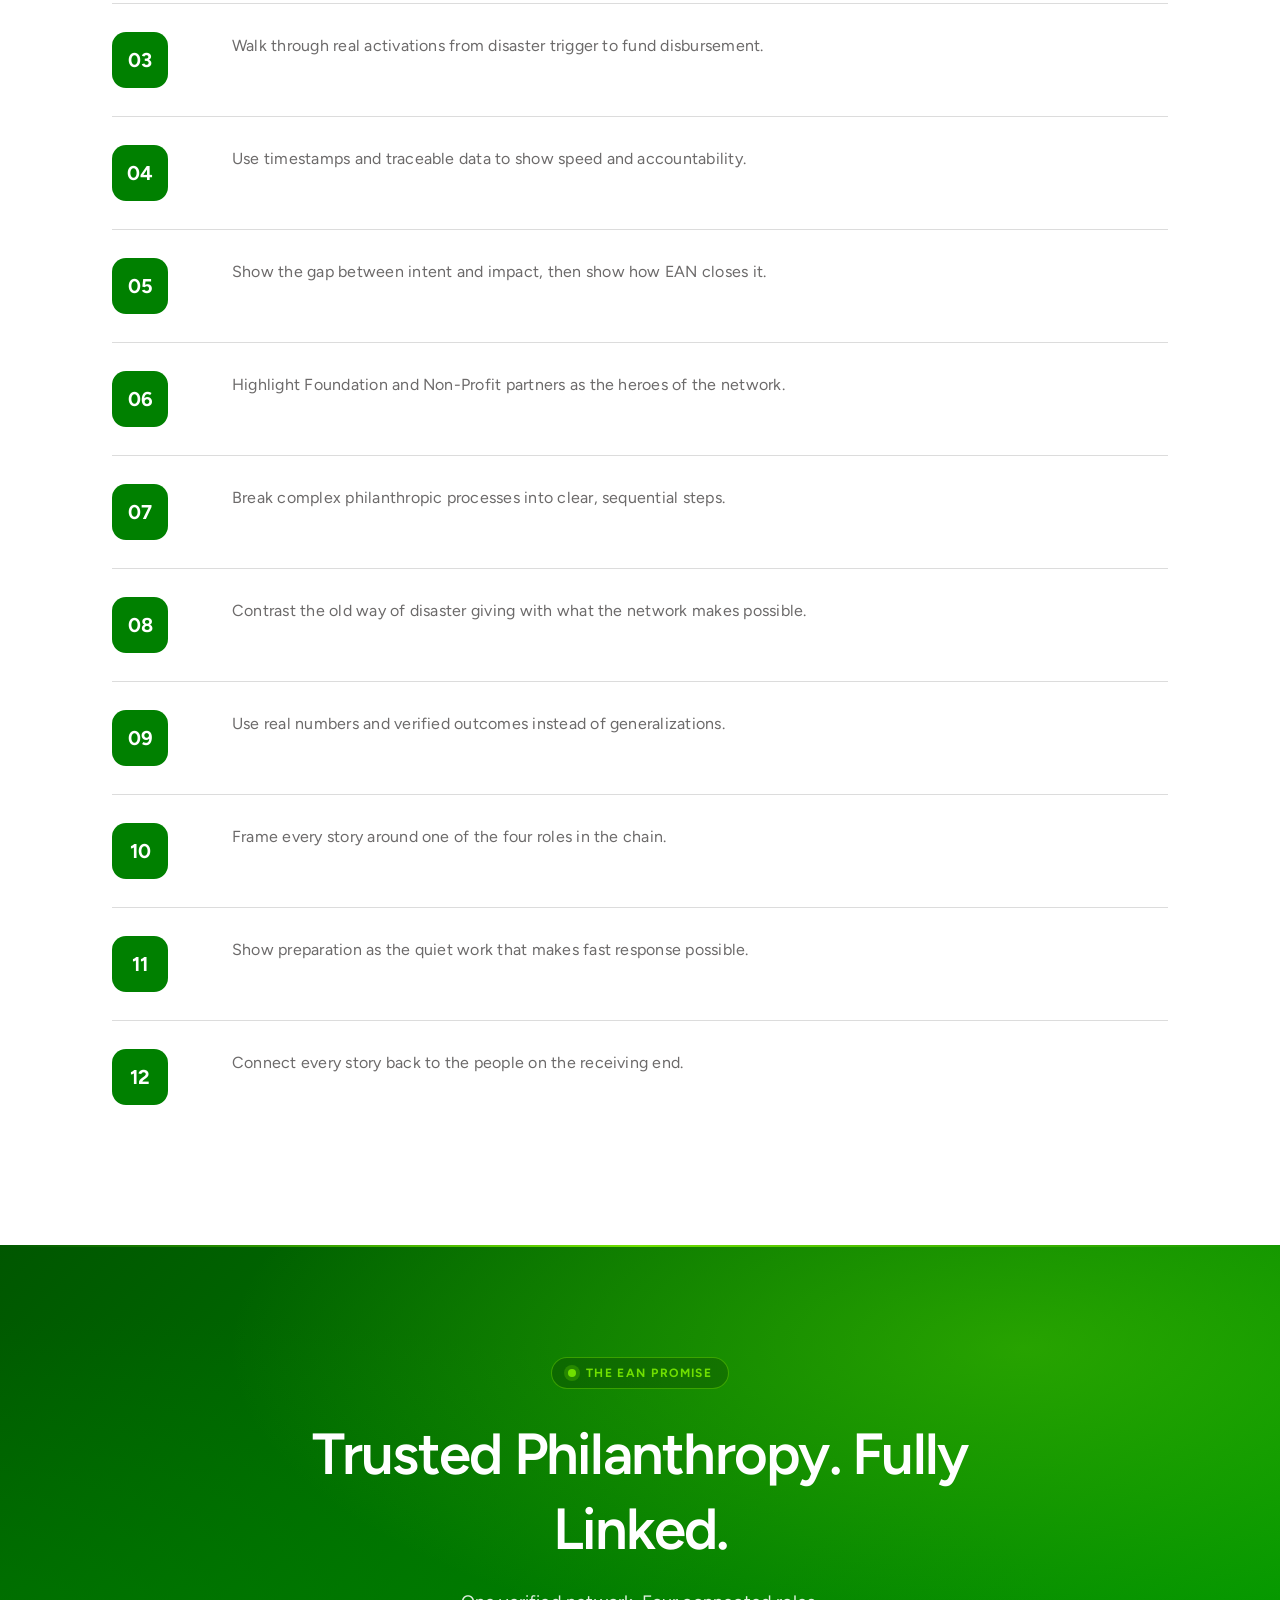
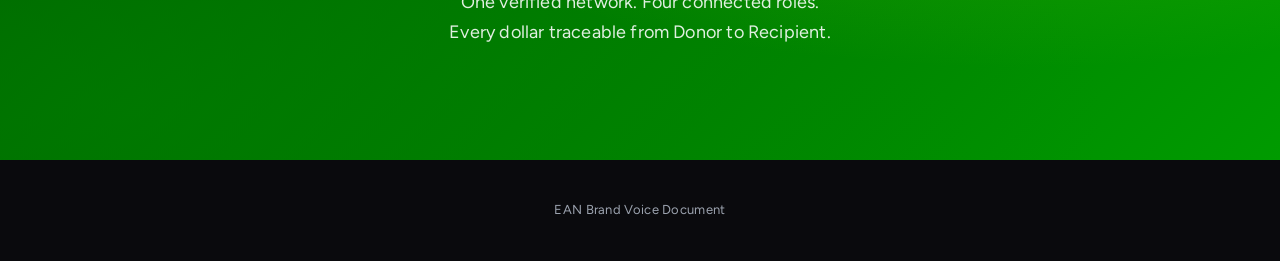
==== commit 96e256dd: "commit 9f8b7c6d5e4a3b2c1d0e9f8a7b6c5d4e3f2a1b0" ====
--- a/index.html
+++ b/index.html
@@ -16,7 +16,7 @@
   <div class="container">
     <span class="eyebrow ean-heading-uppercase ean-heading-uppercase-large" style="color: rgba(112, 224, 0, 0.08);">EAN Guidelines</span>
     <h1 class="ean-heading-h1">About EAN &amp; <span class="accent">Brand Voice</span></h1>
-    <p class="lede ean-body-large"><span class="lede-phrase">The standards, voice, and principles behind every word EAN publishes,</span> built so trust grows as fast as the network.</p>
+    <p class="lede ean-body-xlarge"><span class="lede-phrase">The standards, voice, and principles behind every word EAN publishes,</span> built so trust grows as fast as the network.</p>
   </div>
 </header>
 
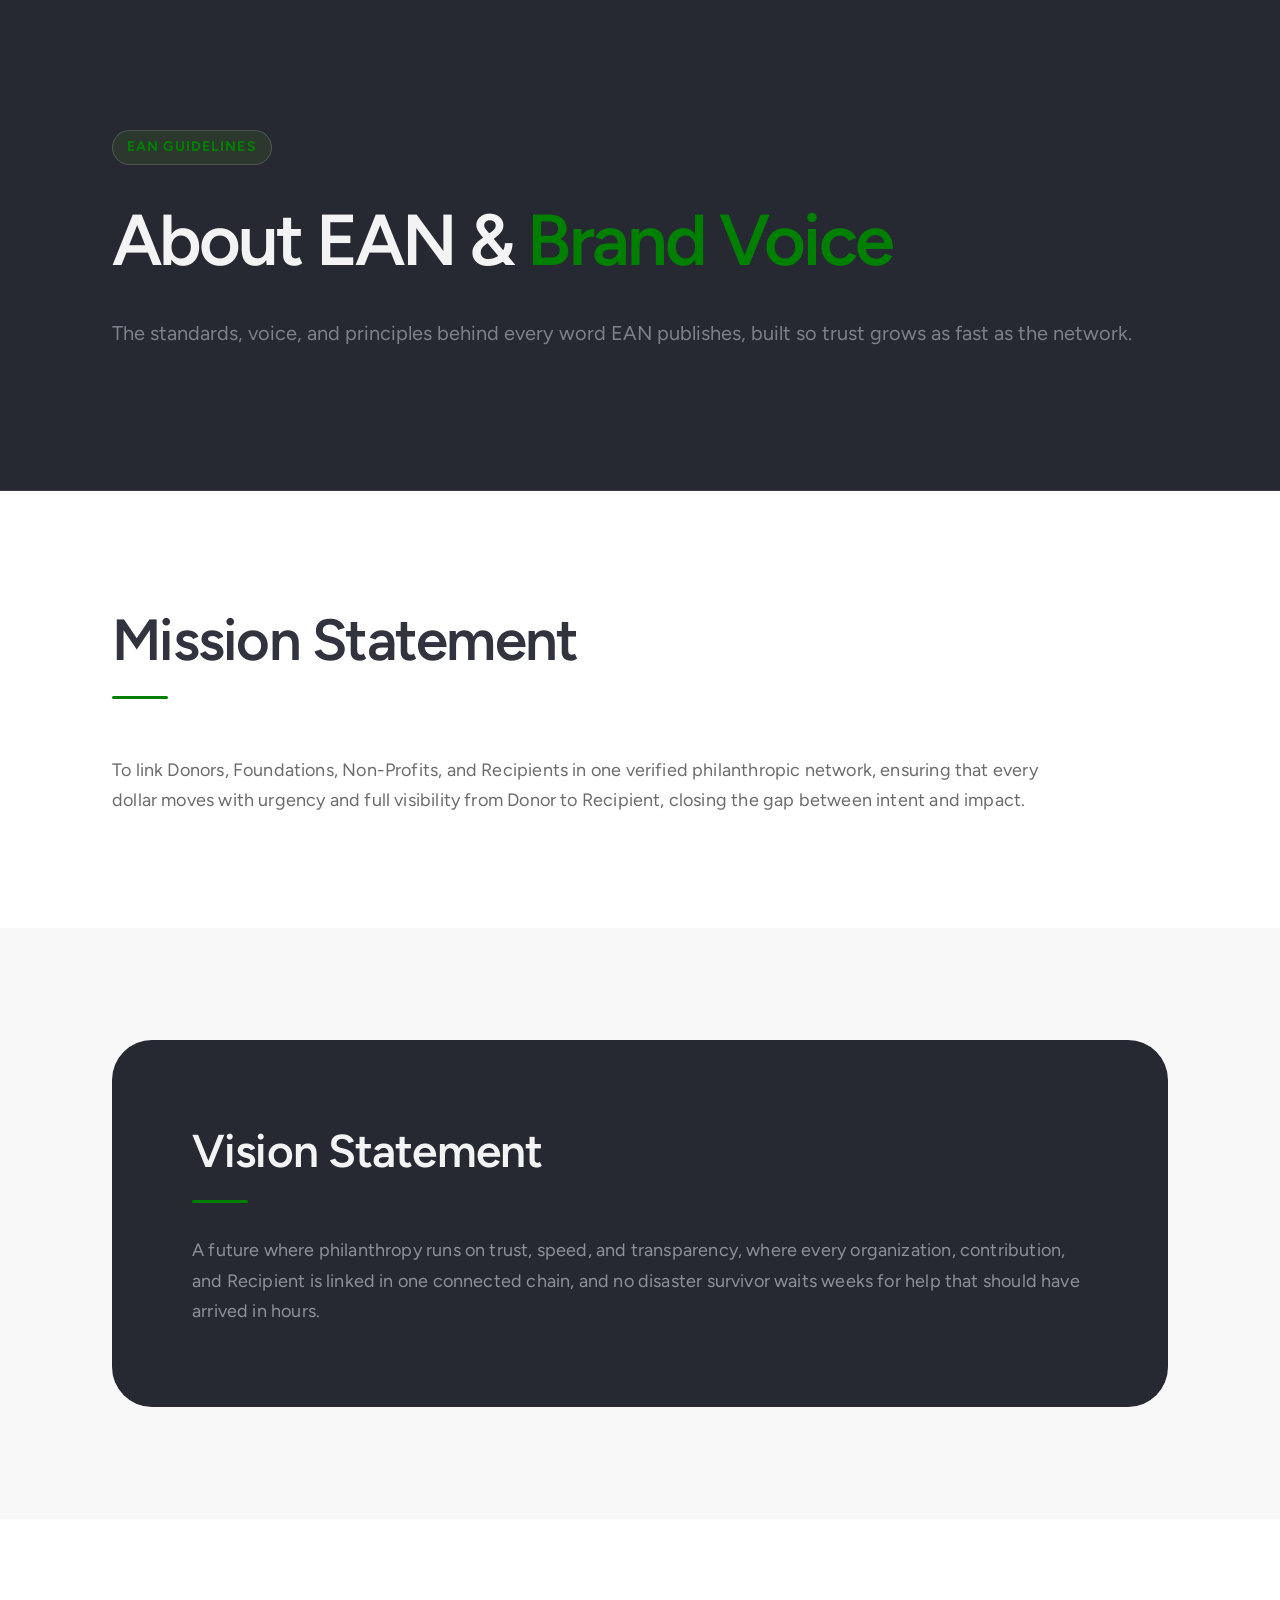
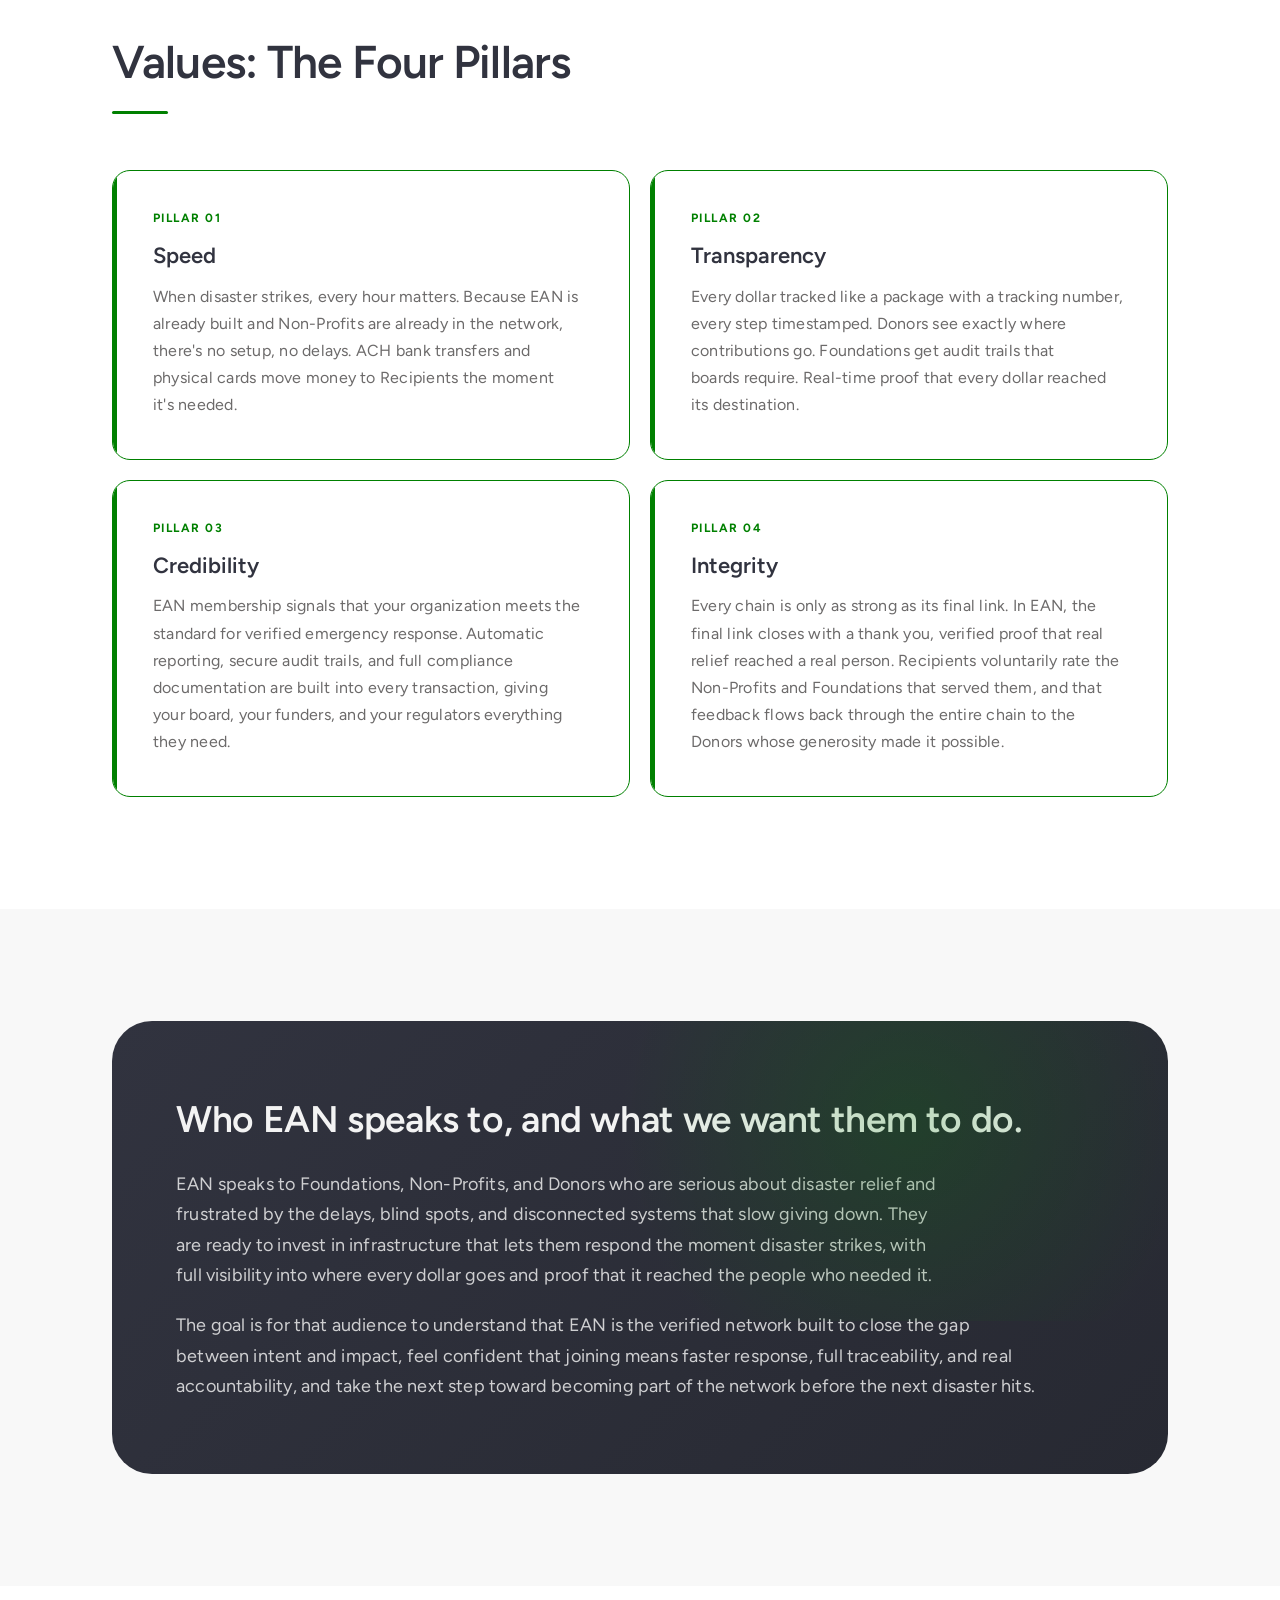
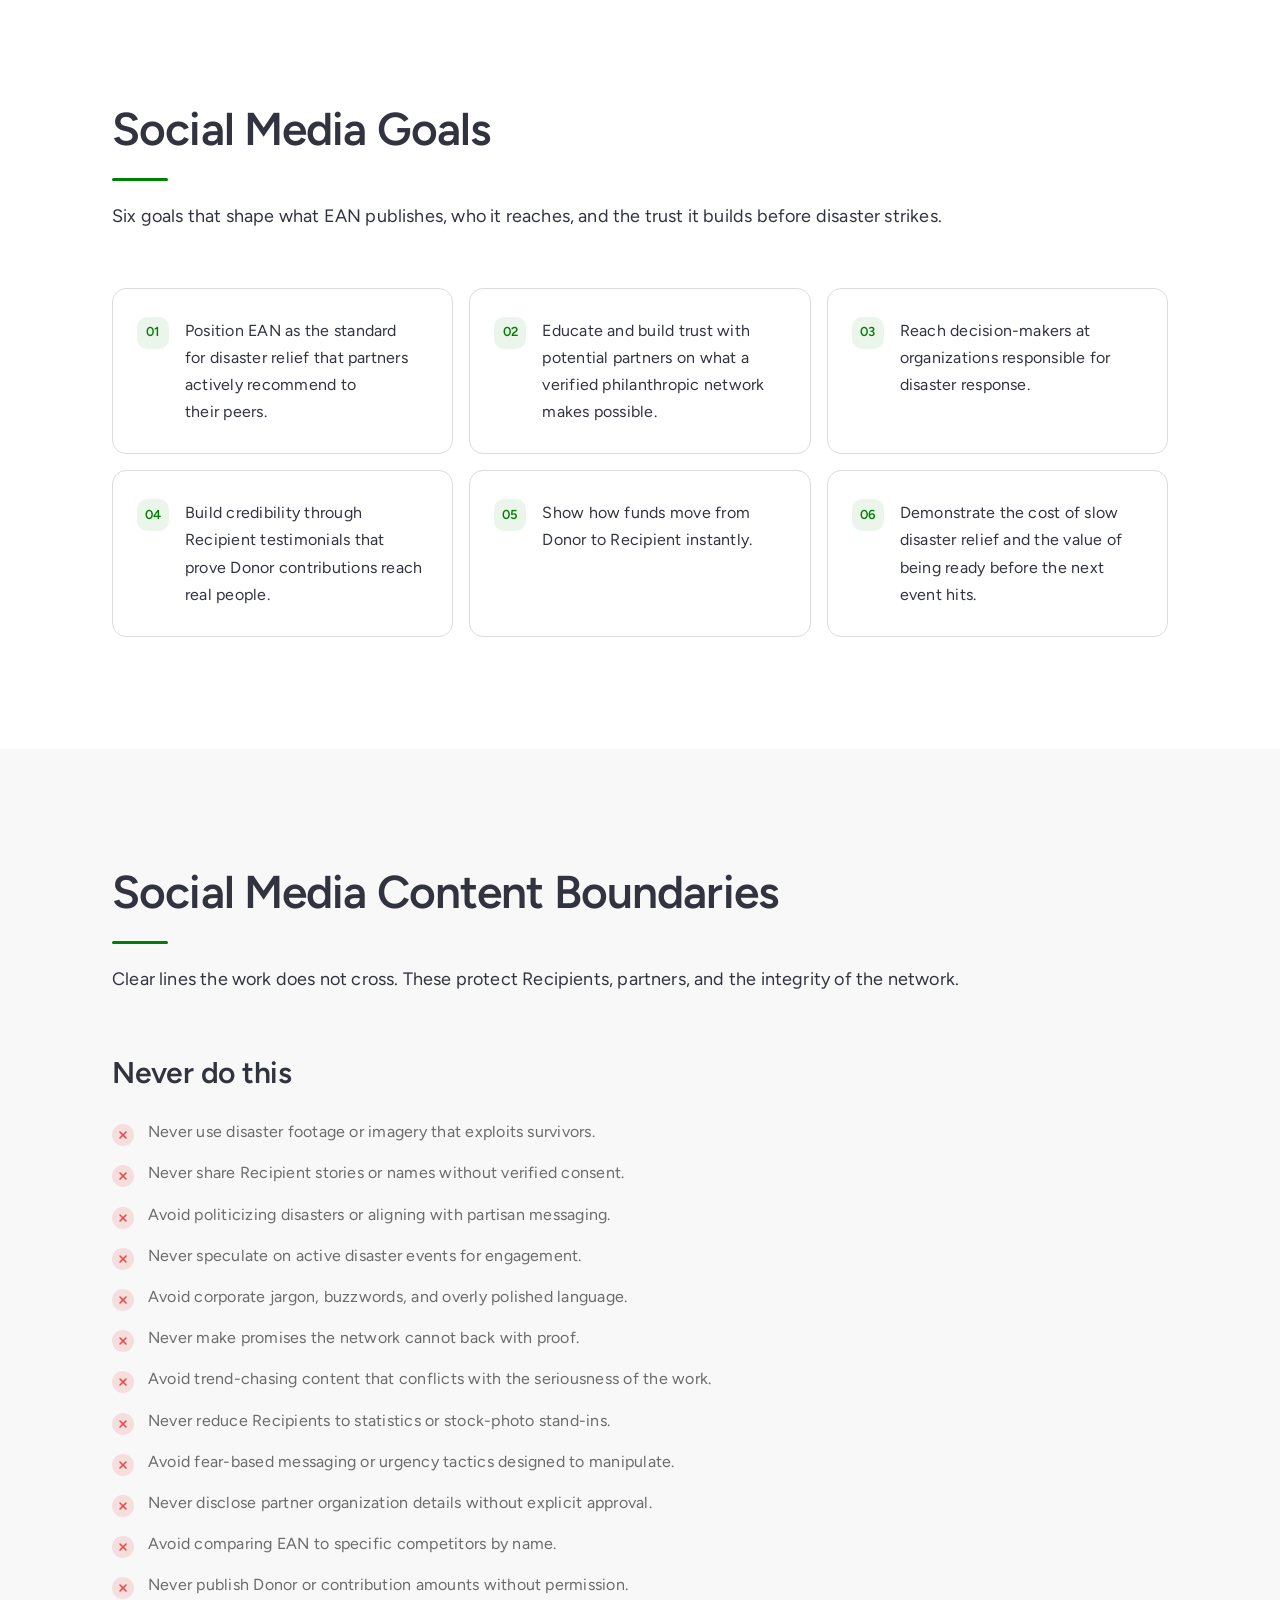
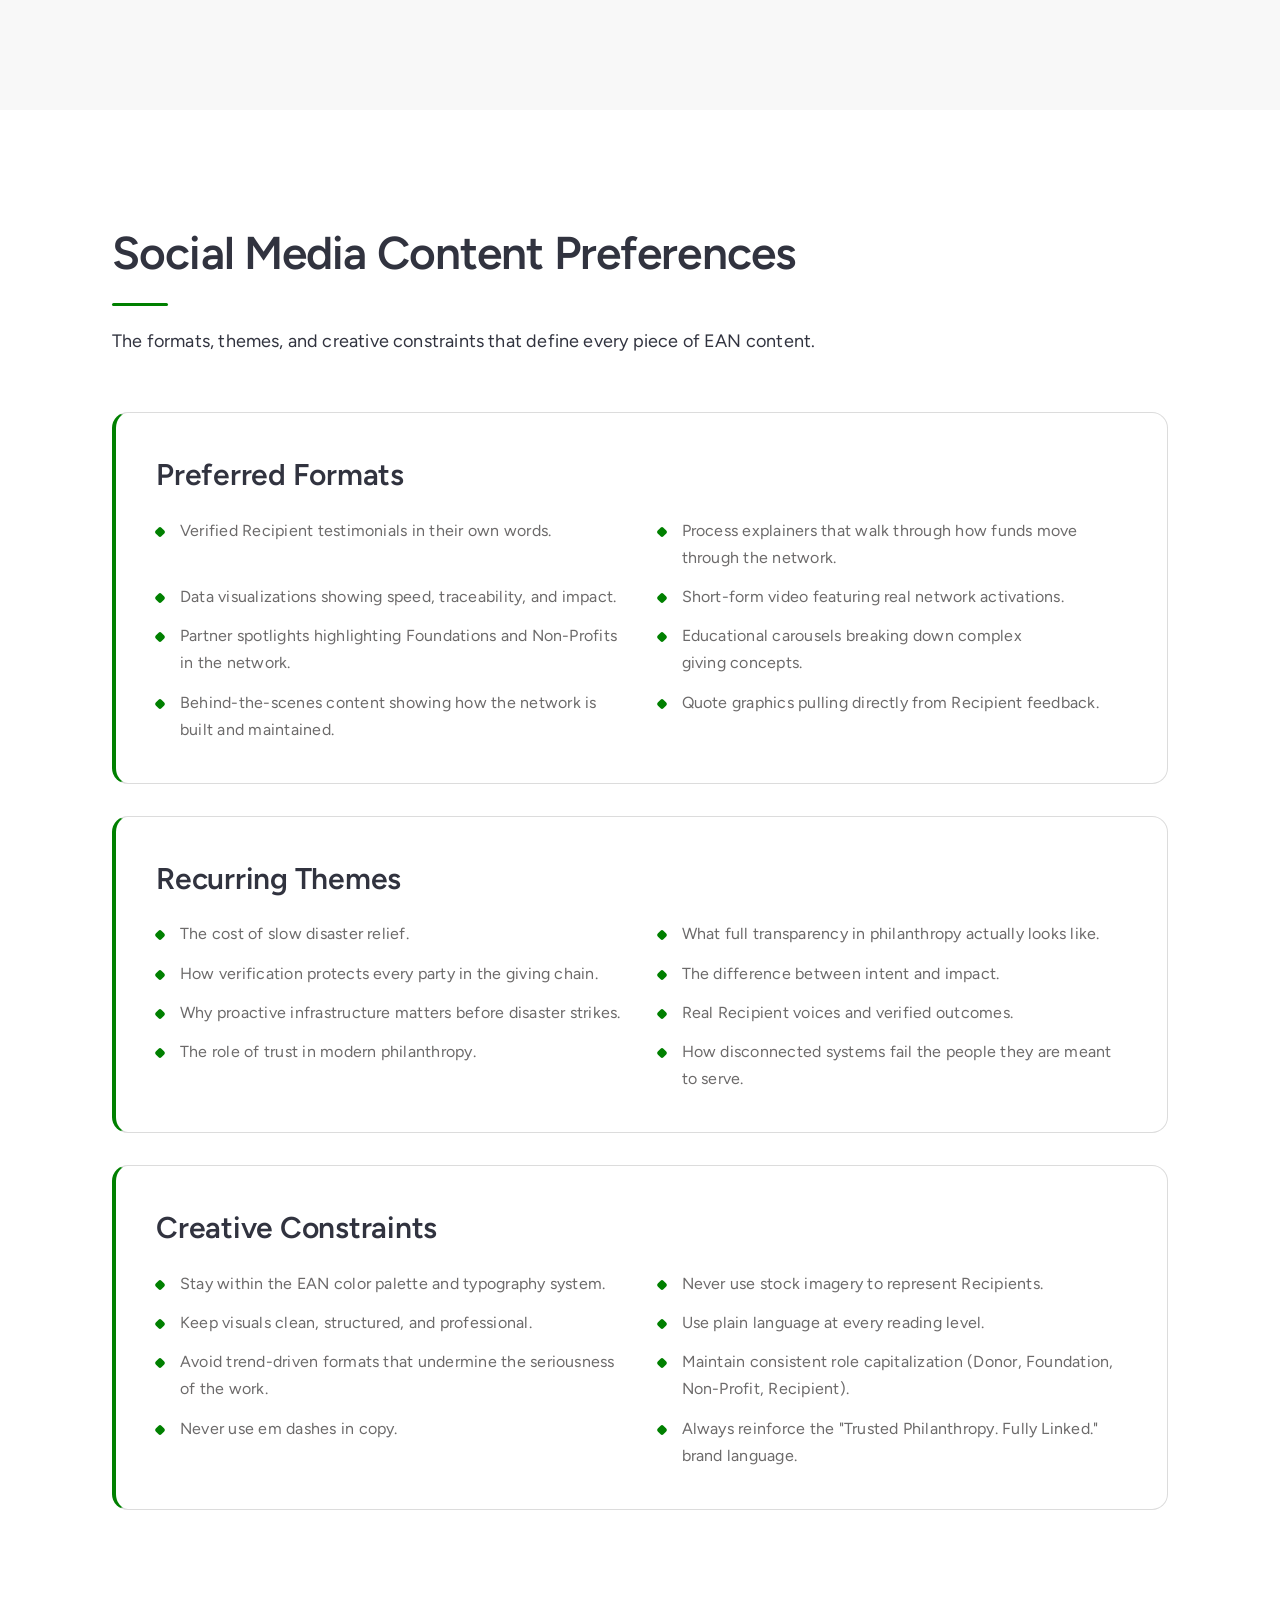
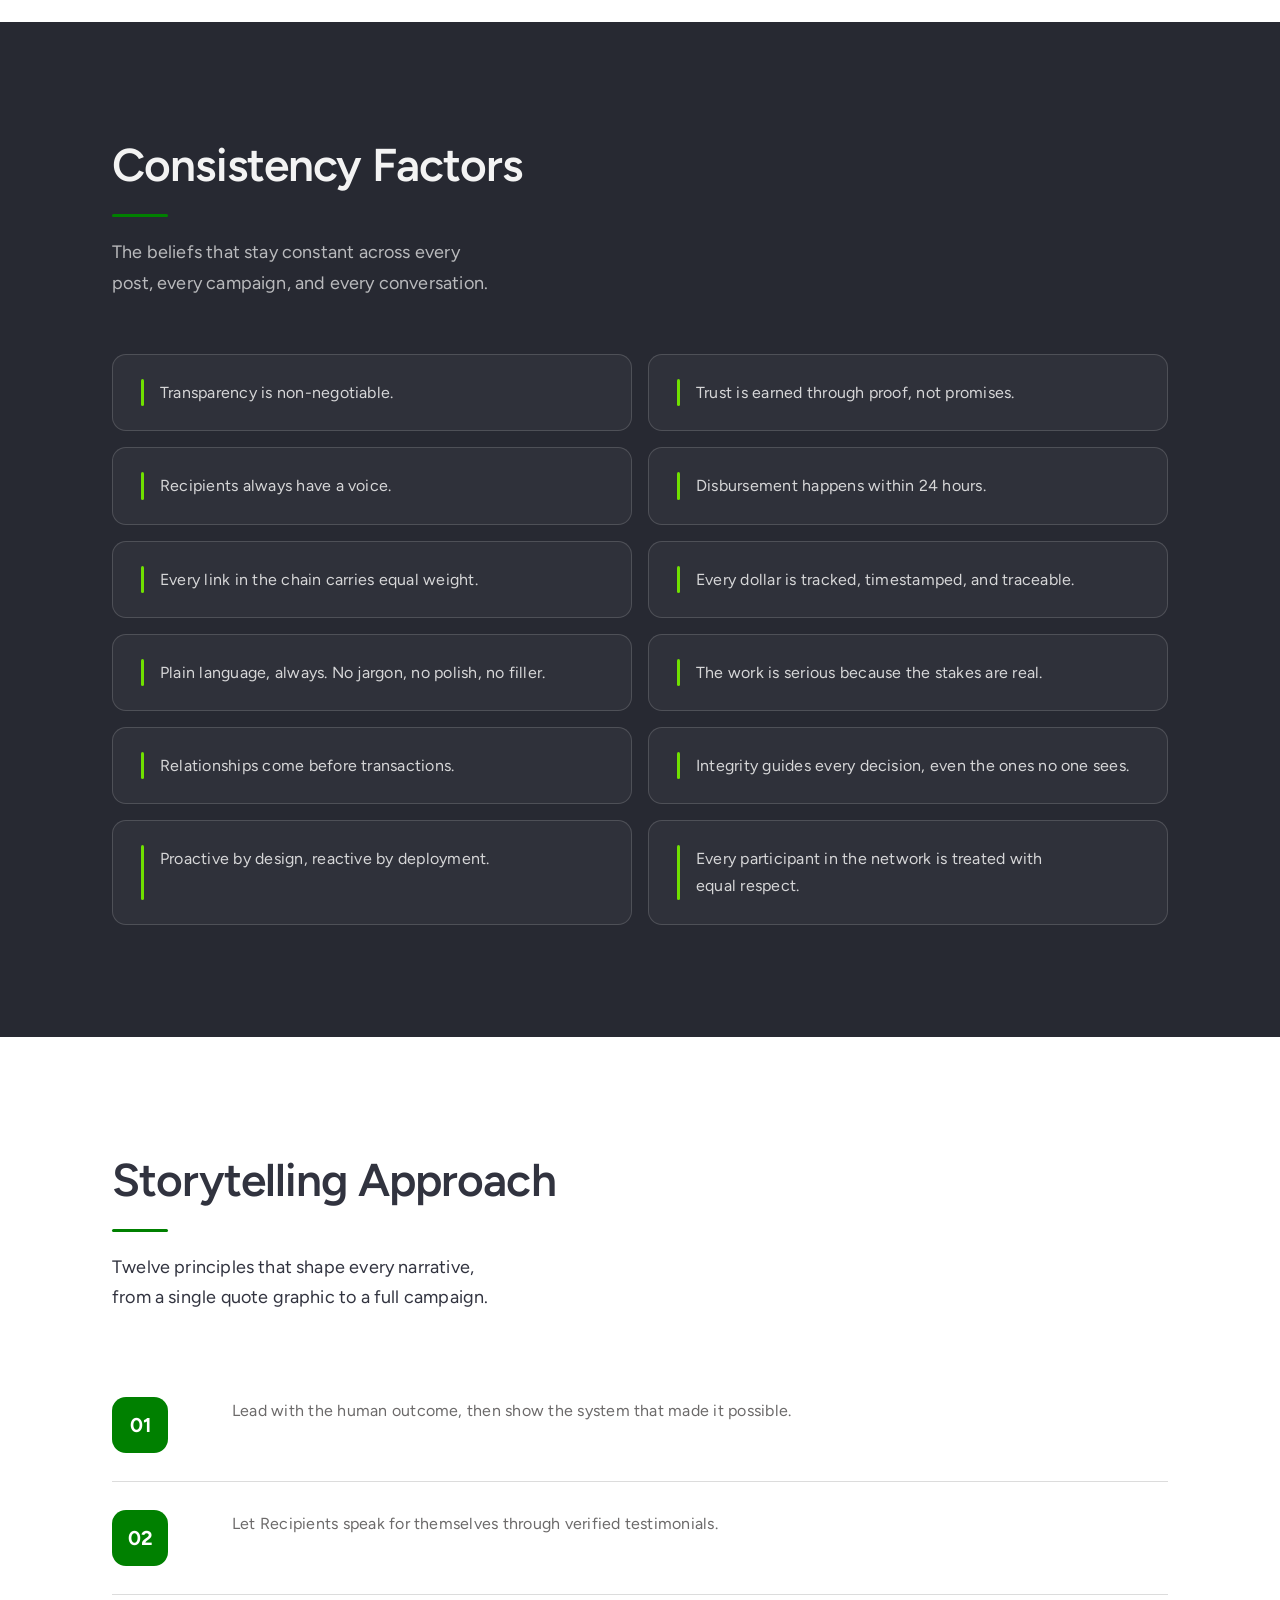
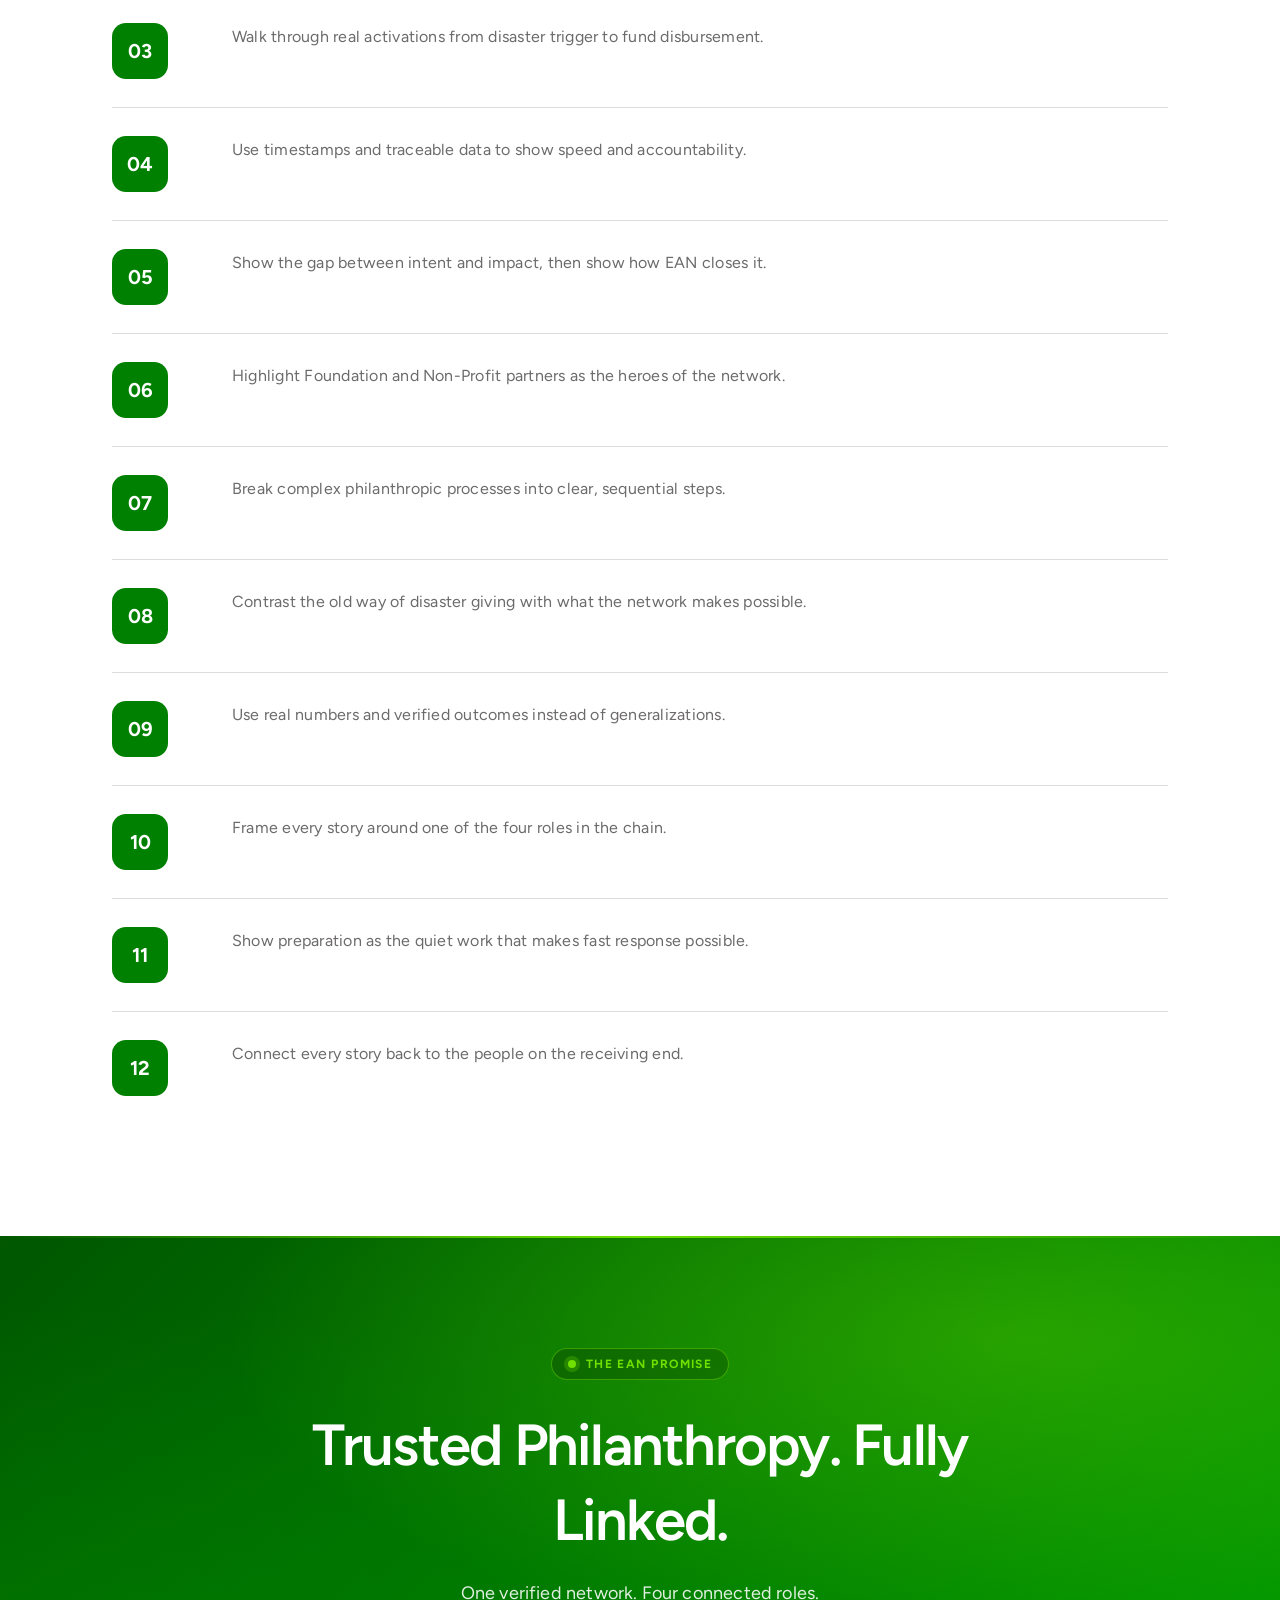
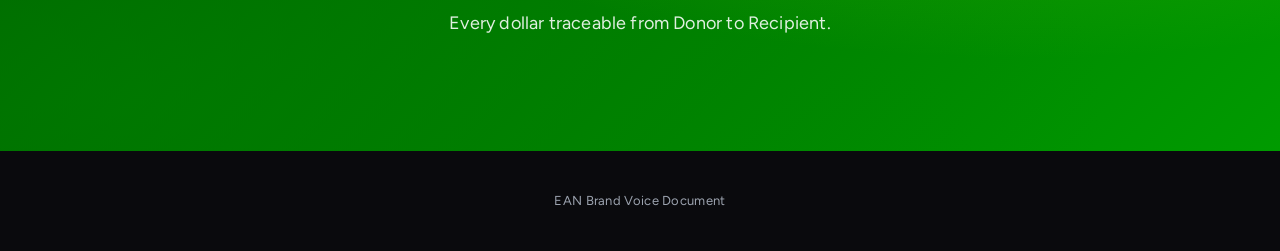
==== commit c9eb2ca2: "Tweak typography scale and mission/hero body colors Co-Authored-By: Claude Opus 4.6 (1M context) <no" ====
--- a/index.html
+++ b/index.html
@@ -28,7 +28,7 @@
     </div>
 
     <article class="mv-card">
-      <p class="ean-body-large">To link Donors, Foundations, Non-Profits, and Recipients in one verified philanthropic network, ensuring that every dollar moves with urgency and full visibility from Donor to Recipient, closing the gap between intent and impact.</p>
+      <p class="ean-body-large" style="color: var(--ean-text-dark-body);">To link Donors, Foundations, Non-Profits, and Recipients in one verified philanthropic network, ensuring that every dollar moves with urgency and full visibility from Donor to Recipient, closing the gap between intent and impact.</p>
     </article>
   </div>
 </section>
--- a/styles.css
+++ b/styles.css
@@ -54,8 +54,8 @@
   .ean-heading-uppercase { font-size: 12px !important; font-weight: 700 !important; letter-spacing: 0.12em !important; line-height: 1.2em !important; text-transform: uppercase !important; color: var(--ean-primary) !important; font-style: normal !important; }
   .ean-heading-uppercase.ean-heading-uppercase-large { font-size: 14px !important; letter-spacing: 0.08em !important; }
 
-  .ean-body-xlarge-strong { font-size: 20px !important; font-weight: 600 !important; letter-spacing: .01em !important; line-height: 1.7em !important; text-transform: none !important; font-style: normal !important; text-wrap: balance !important; color: var(--ean-dark-accent) !important;}
-  .ean-body-xlarge { font-size: 20px !important; font-weight: 400 !important; letter-spacing: .01em !important; line-height: 1.7em !important; text-transform: none !important; font-style: normal !important; text-wrap: balance !important; }
+  .ean-body-xlarge-strong { font-size: 22px !important; font-weight: 600 !important; letter-spacing: 0em !important; line-height: 1.7em !important; text-transform: none !important; font-style: normal !important; text-wrap: balance !important; color: var(--ean-dark-accent) !important;}
+  .ean-body-xlarge { font-size: 20px !important; font-weight: 400 !important; letter-spacing: 0em !important; line-height: 1.7em !important; text-transform: none !important; font-style: normal !important; text-wrap: balance !important; }
   .ean-body-large-strong { font-size: 18px !important; font-weight: 600 !important; letter-spacing: .01em !important; line-height: 1.7em !important; text-transform: none !important; font-style: normal !important; text-wrap: balance !important; }
   .ean-body-large { font-size: 18px !important; font-weight: 400 !important; letter-spacing: .01em !important; line-height: 1.7em !important; text-transform: none !important; font-style: normal !important; text-wrap: balance !important; }
   .ean-body-large-italic { font-size: 18px !important; font-weight: 400 !important; letter-spacing: .01em !important; line-height: 1.7em !important; text-transform: none !important; font-style: italic !important; text-wrap: balance !important; }
@@ -299,7 +299,7 @@
   }
 
   .value-card .ean-body-xlarge-strong {
-    padding-bottom: 16px;
+    padding-bottom: 8px;
   }
 
   .value-card p { color: var(--ean-text-dark-body); }
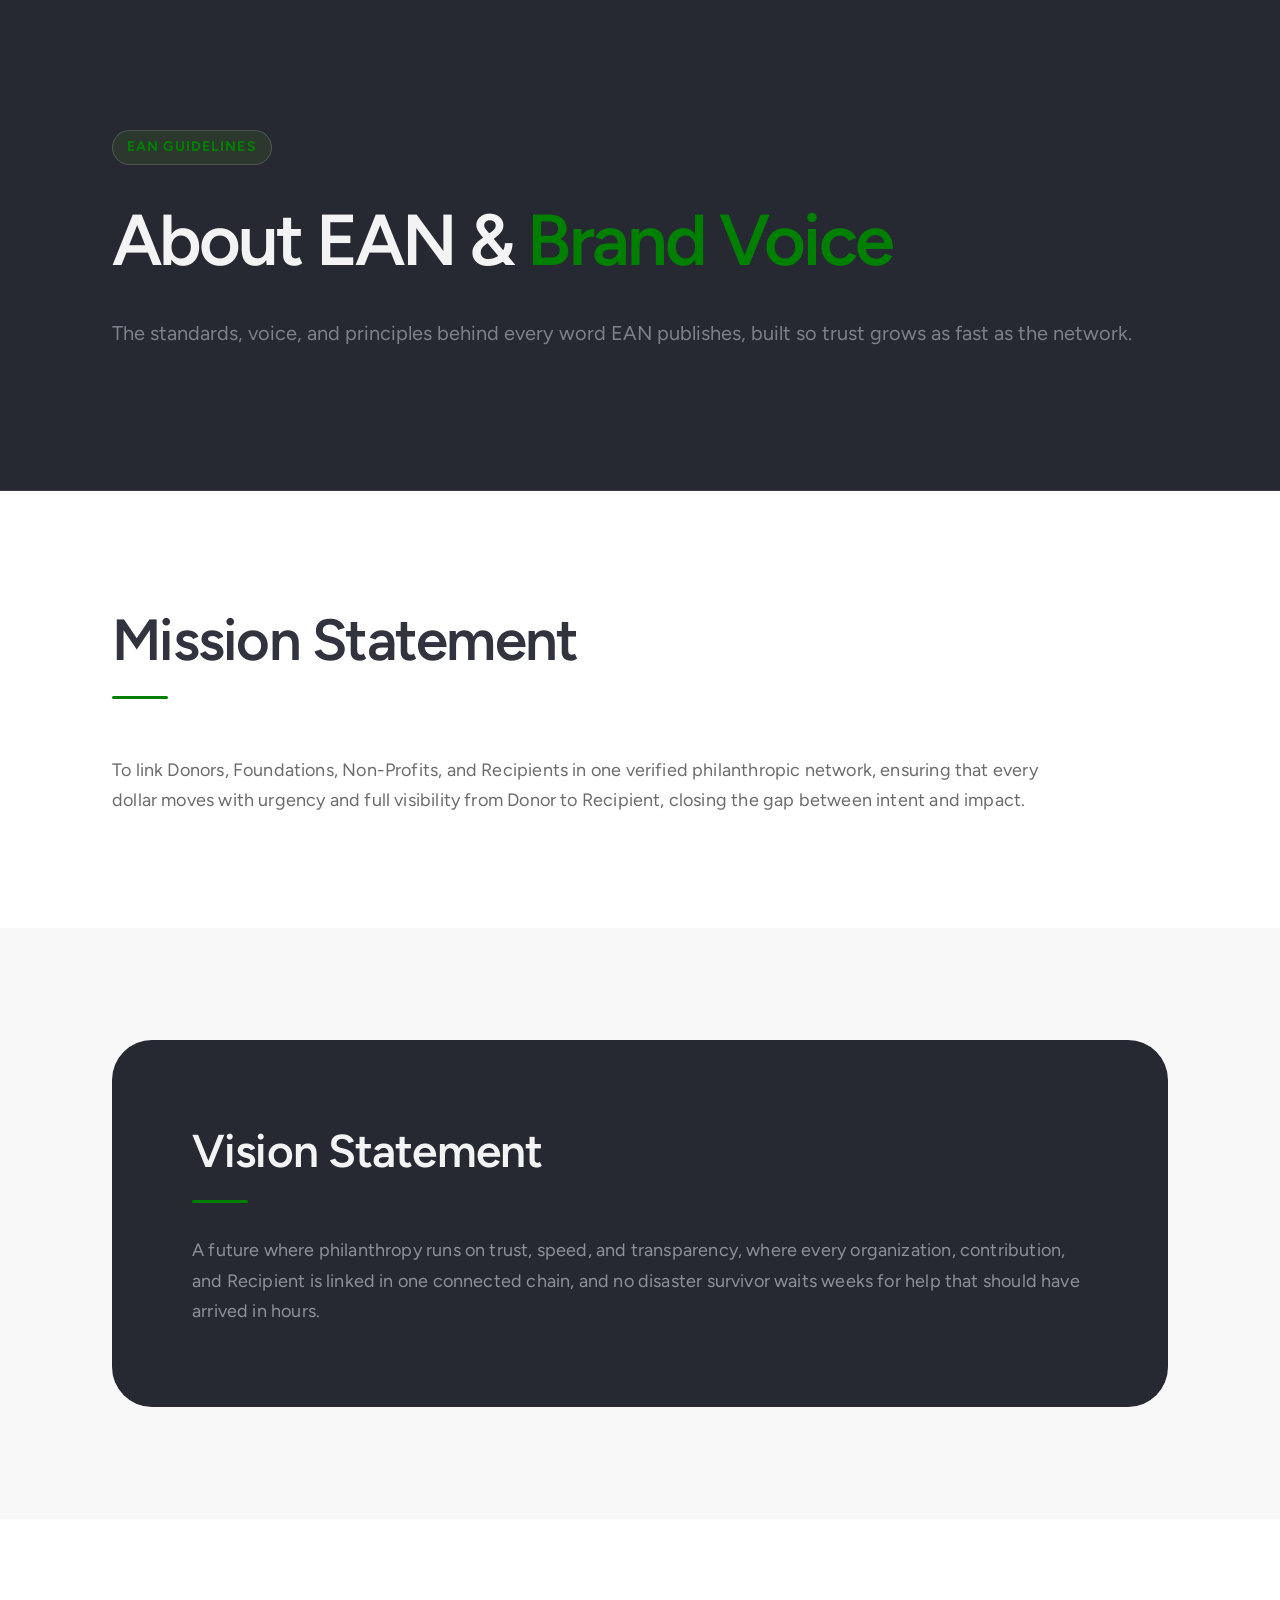
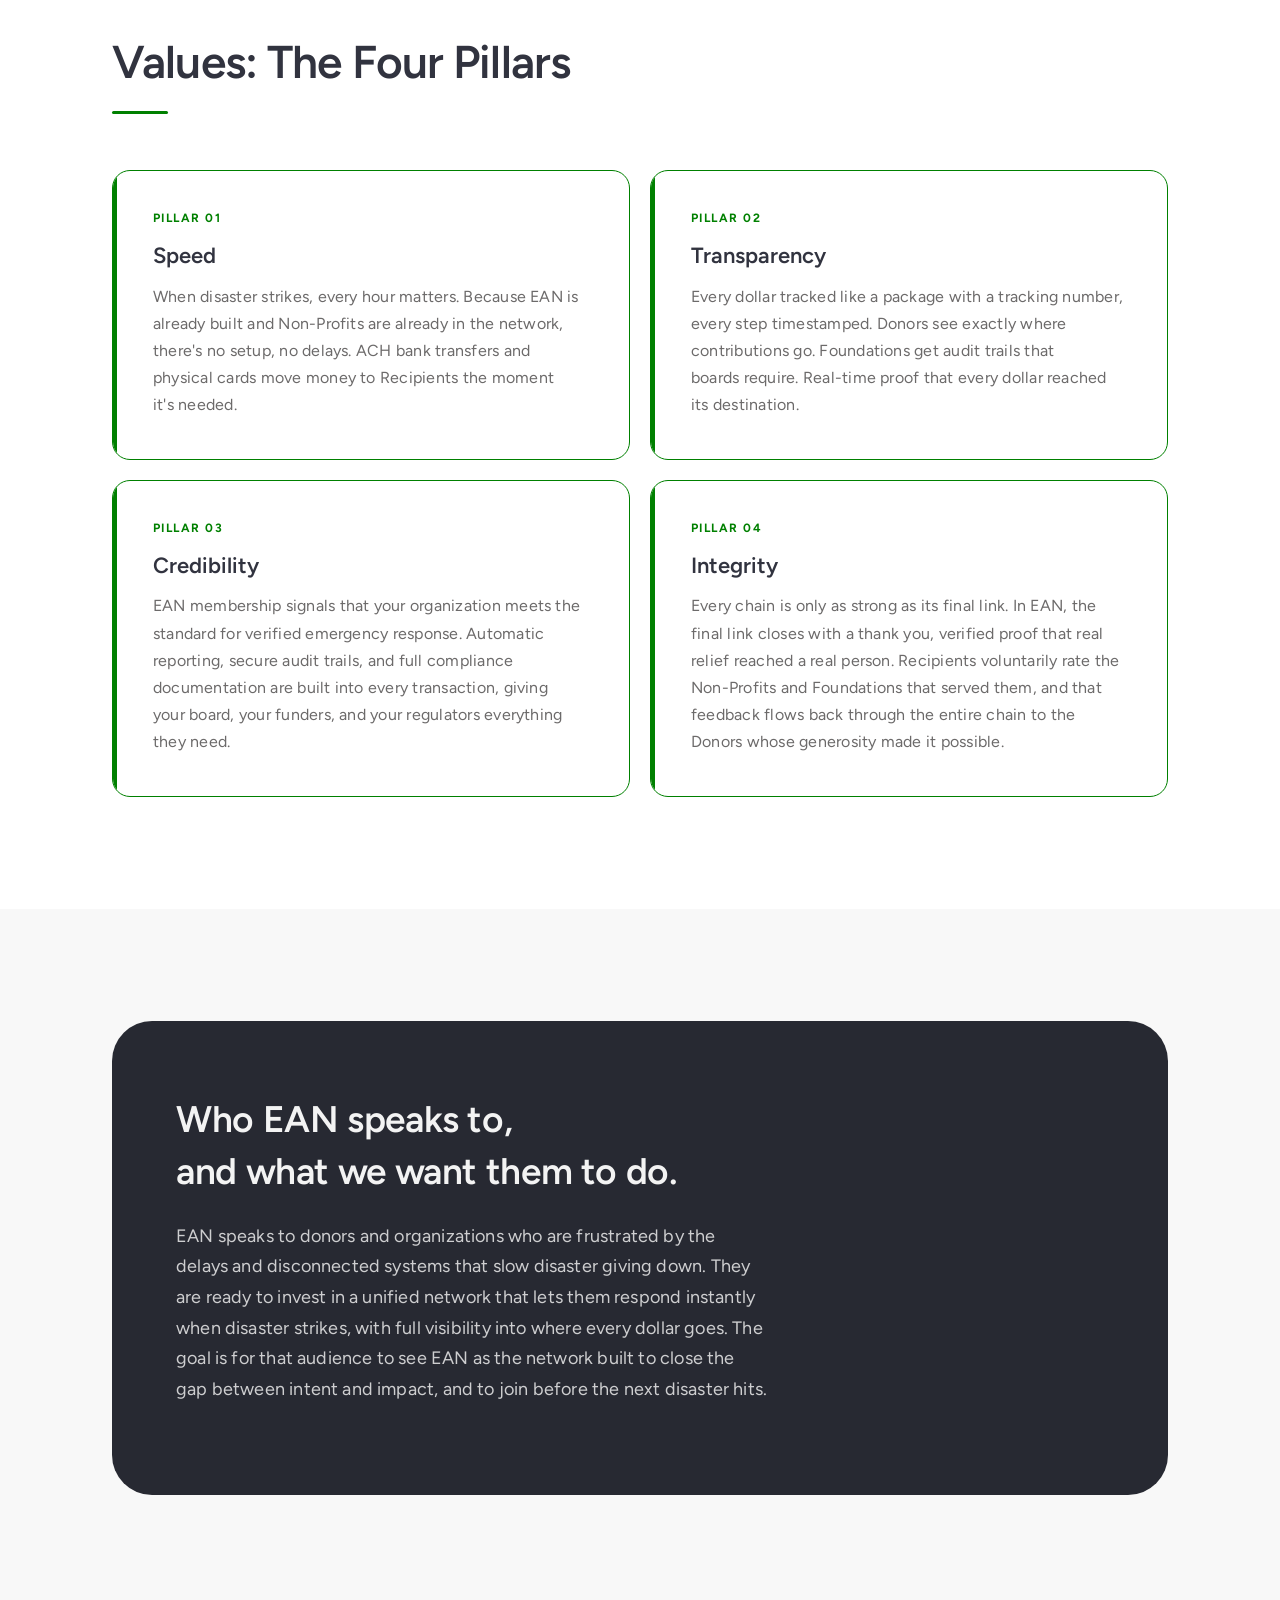
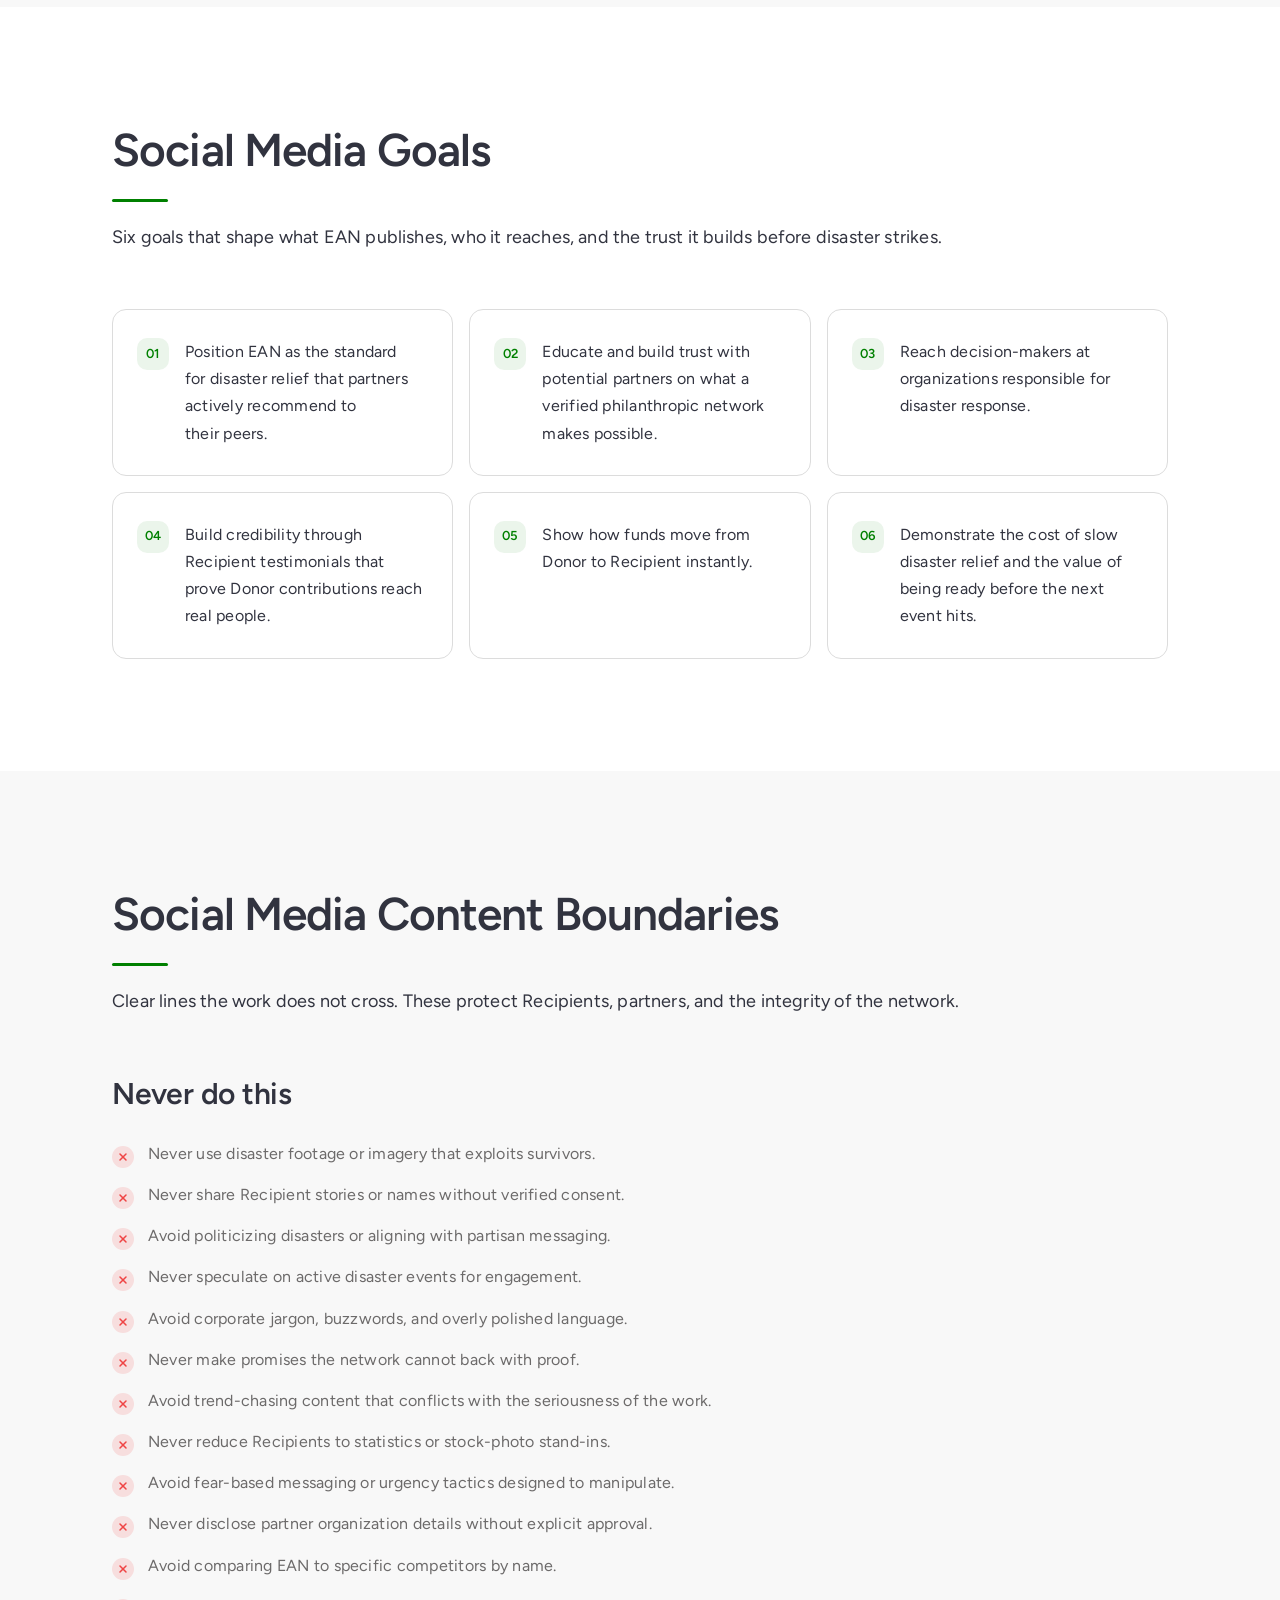
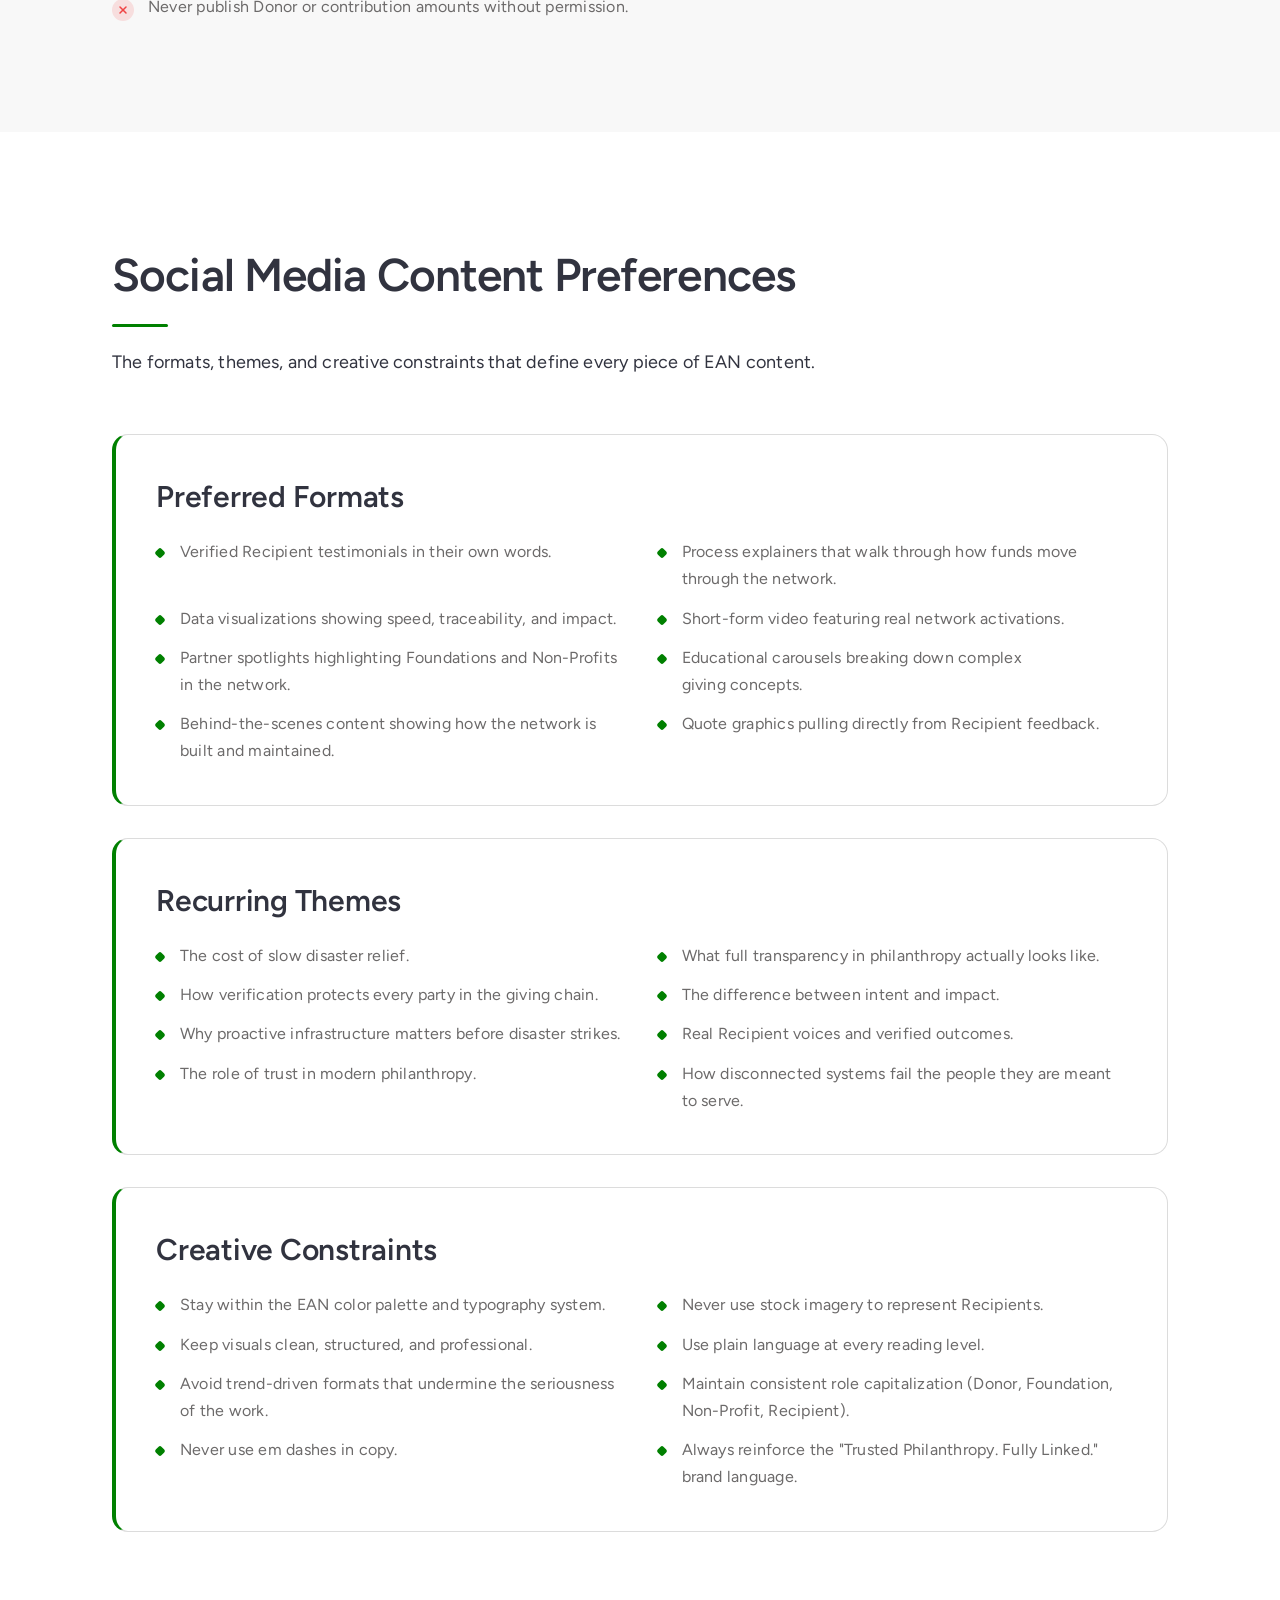
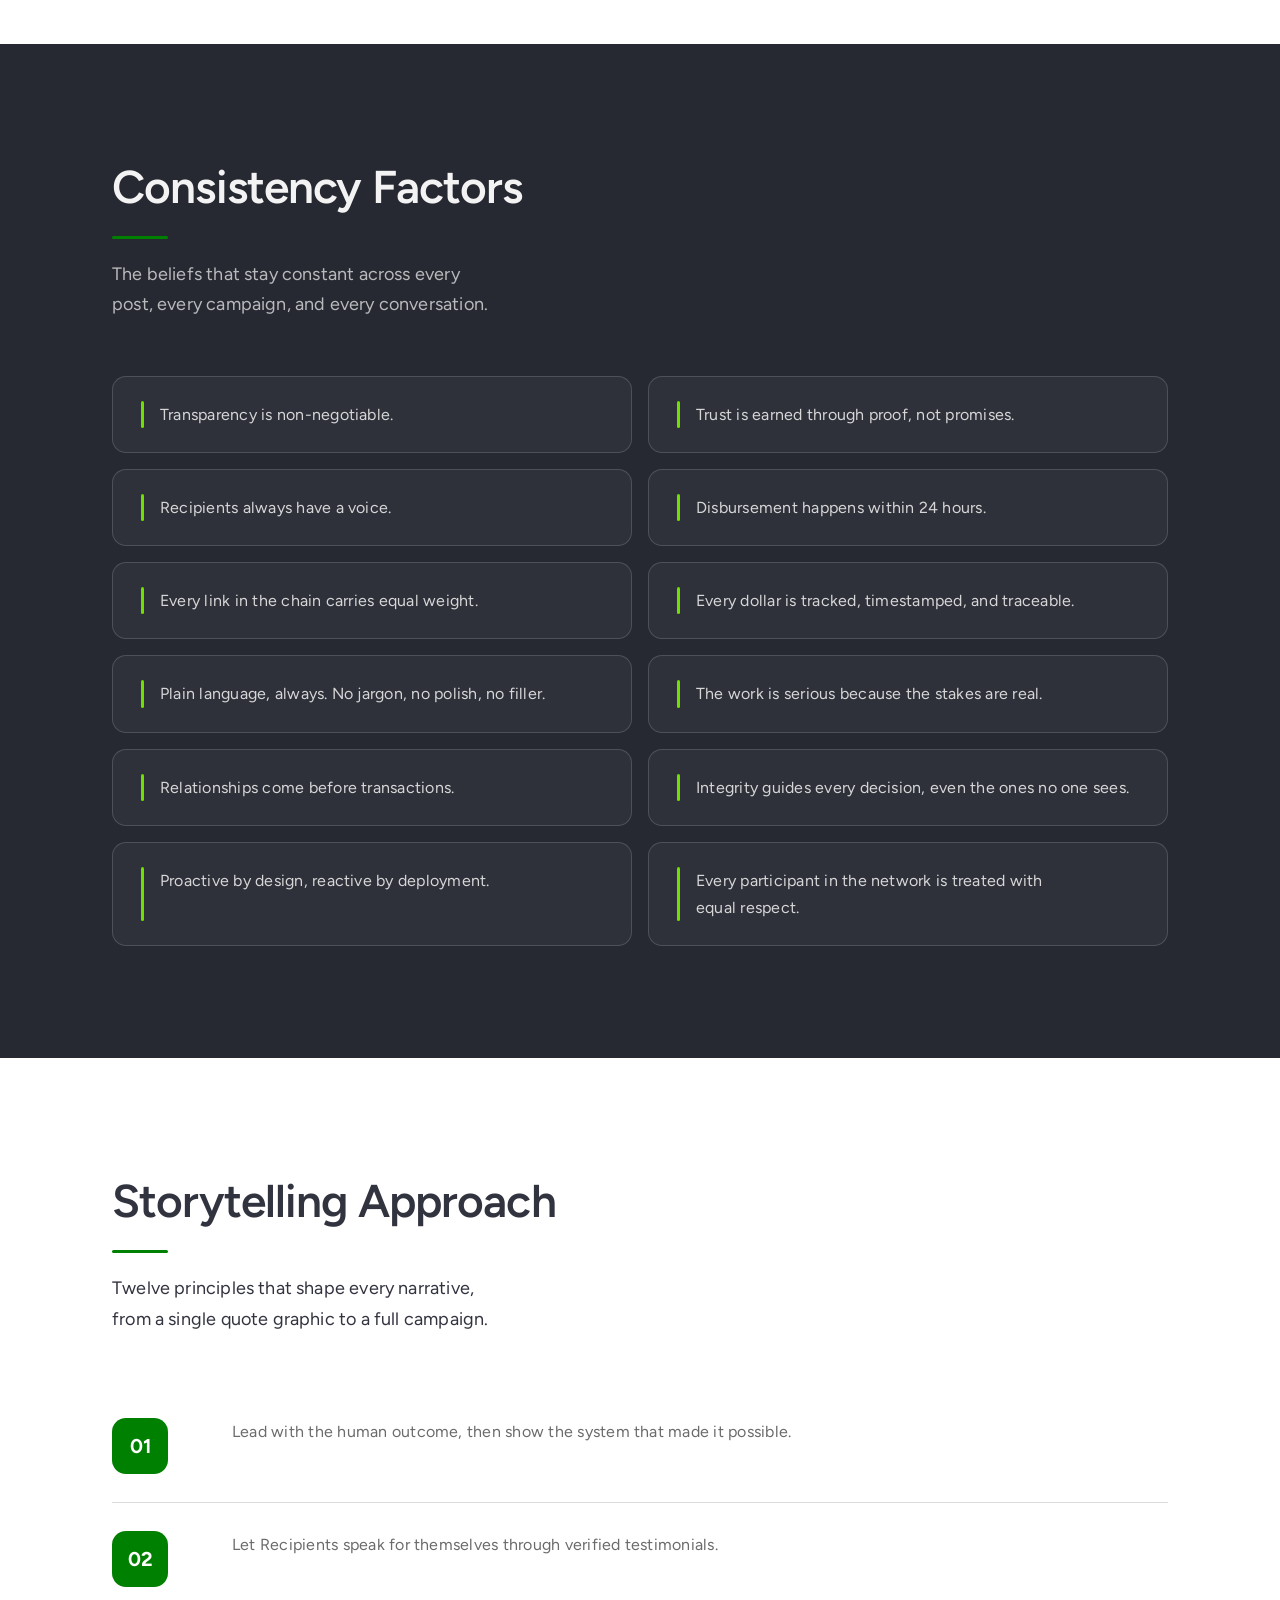
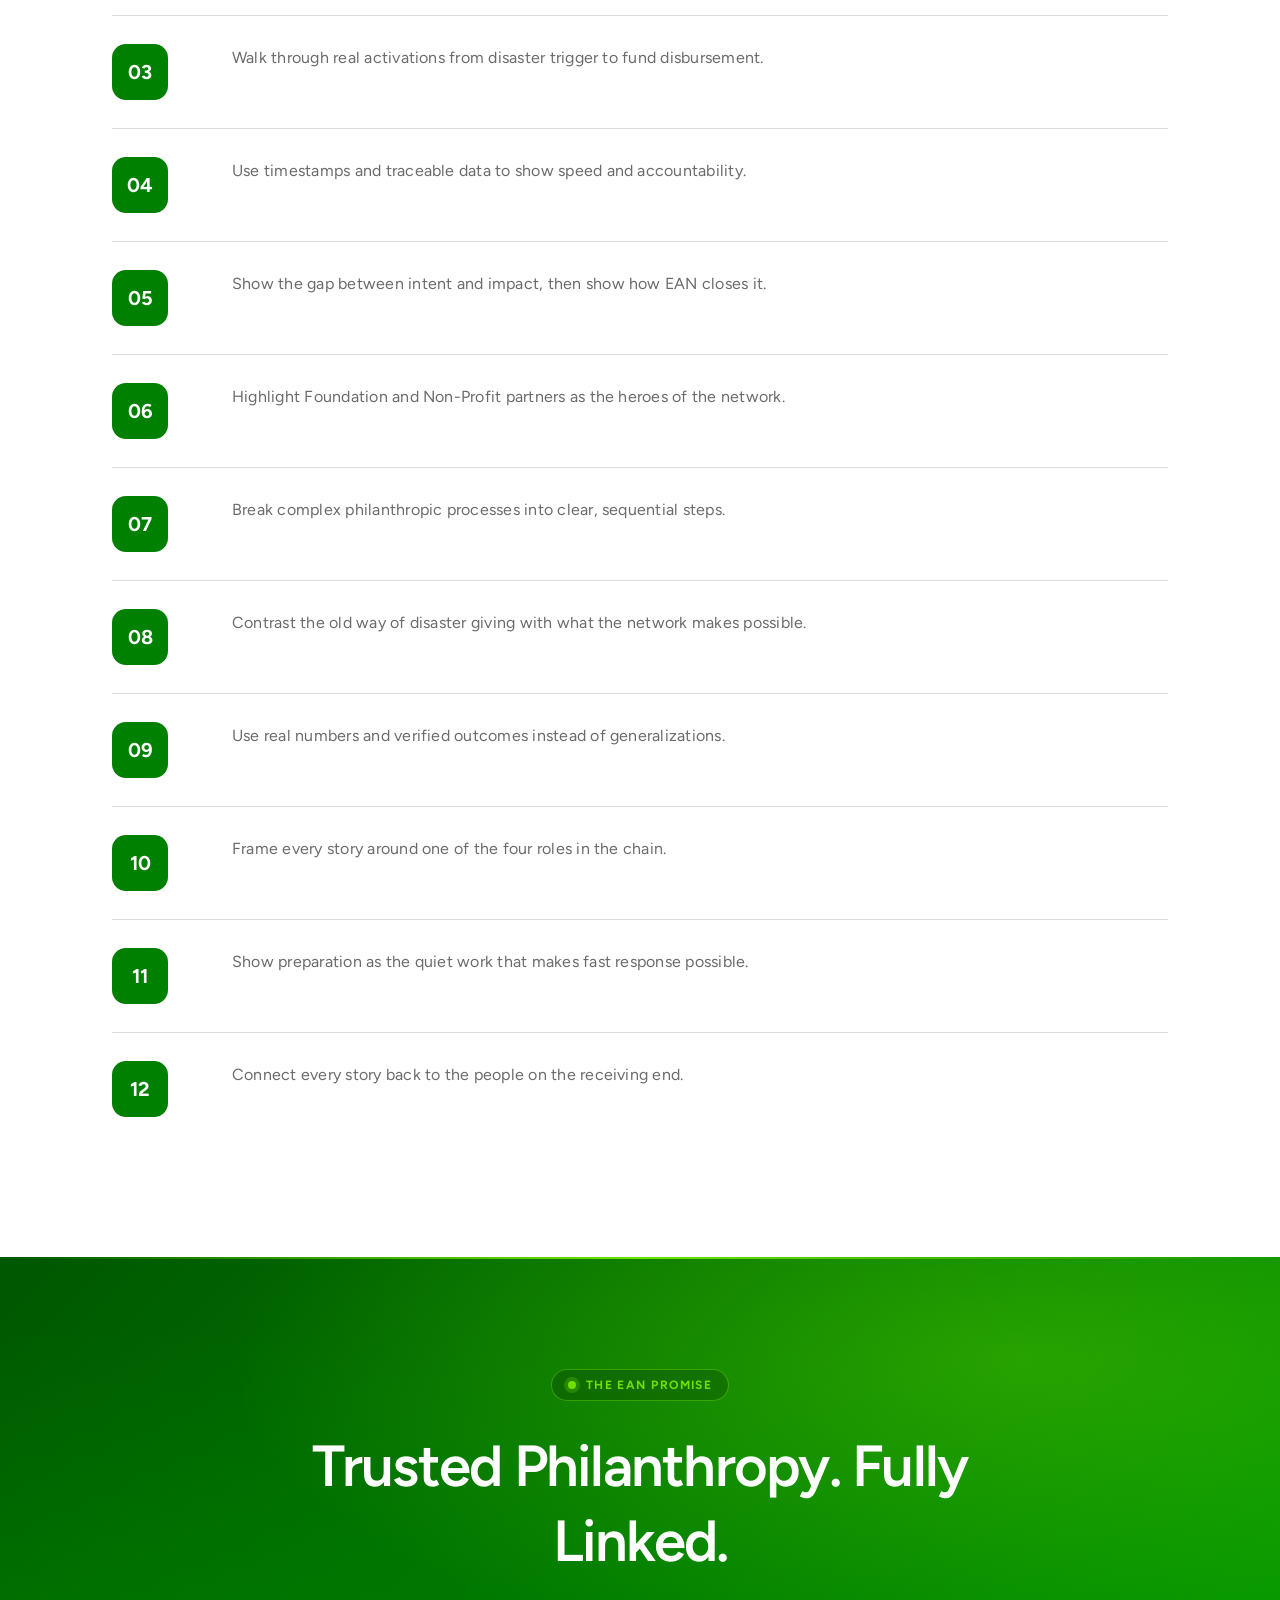
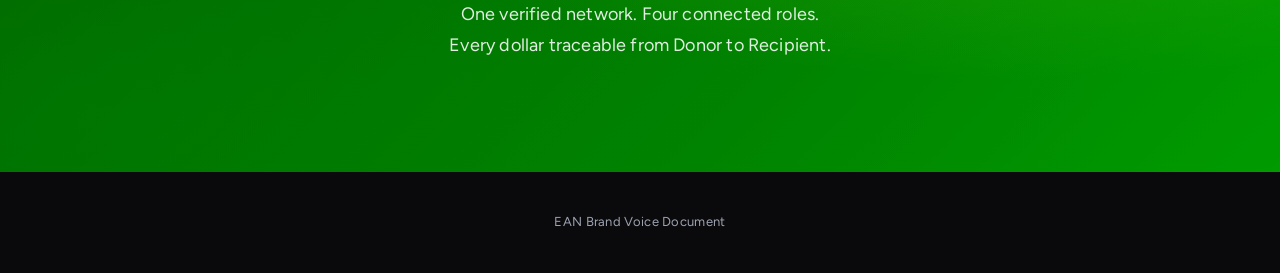
==== commit d381355f: "commit 9f8b7c6d5e4a3b2c1d0e9f8a7b6c5d4e3f2a1b0" ====
--- a/index.html
+++ b/index.html
@@ -88,10 +88,9 @@
   <div class="container">
     <div class="intent-wrap">
       <div class="intent-body">
-        <h4 class="ean-heading-h4">Who EAN speaks to, and what we want them to do.</h4>
-        <p class="ean-body-large">EAN speaks to Foundations, Non-Profits, and Donors who are serious about disaster relief and frustrated by the delays, blind spots, and disconnected systems that slow giving down. They are ready to invest in infrastructure that lets them respond the moment disaster strikes, with full visibility into where every dollar goes and proof that it reached the people who needed it.</p>
+        <h4 class="ean-heading-h4"><span class="break-desktop">Who EAN speaks to,</span> and what we want them to do.</h4>
+        <p class="ean-body-large">EAN speaks to donors and organizations who are frustrated by the delays and disconnected systems that slow disaster giving down. They are ready to invest in a unified network that lets them respond instantly when disaster strikes, with full visibility into where every dollar goes. The goal is for that audience to see EAN as the network built to close the gap between intent and impact, and to join before the next disaster hits. </p>
         <br/>
-        <p class="ean-body-large">The goal is for that audience to understand that EAN is the verified network built to close the gap between intent and impact, feel confident that joining means faster response, full traceability, and real accountability, and take the next step toward becoming part of the network before the next disaster hits.</p>
       </div>
     </div>
   </div>
--- a/styles.css
+++ b/styles.css
@@ -192,6 +192,7 @@
   @media (min-width: 768px) {
     .section-header:has(.nowrap-desktop) { max-width: none; }
     .nowrap-desktop { white-space: nowrap; }
+    .break-desktop { display: block; }
   }
 
   .section-header .ean-heading-uppercase {
@@ -306,7 +307,7 @@
 
   /* AUDIENCE INTENT */
   .intent-wrap {
-    background: linear-gradient(135deg, var(--ean-dark-accent) 0%, var(--ean-dark-bg) 100%);
+    background: var(--ean-dark-bg);
     border-radius: 40px;
     padding: 72px 64px;
     color: var(--ean-white-accent);
@@ -314,18 +315,9 @@
     overflow: hidden;
   }
 
-  .intent-wrap::after {
-    content: "";
-    position: absolute;
-    right: -100px;
-    top: -100px;
-    width: 720px;
-    height: 400px;
-    background: radial-gradient(circle, rgba(0, 128, 0, 0.22), transparent 70%);
-  }
-
   .intent-wrap .intent-body {
     position: relative;
+    max-width: 720px;
   }
 
   .intent-wrap h4 { color: var(--ean-white-accent); padding-bottom: 24px; }
